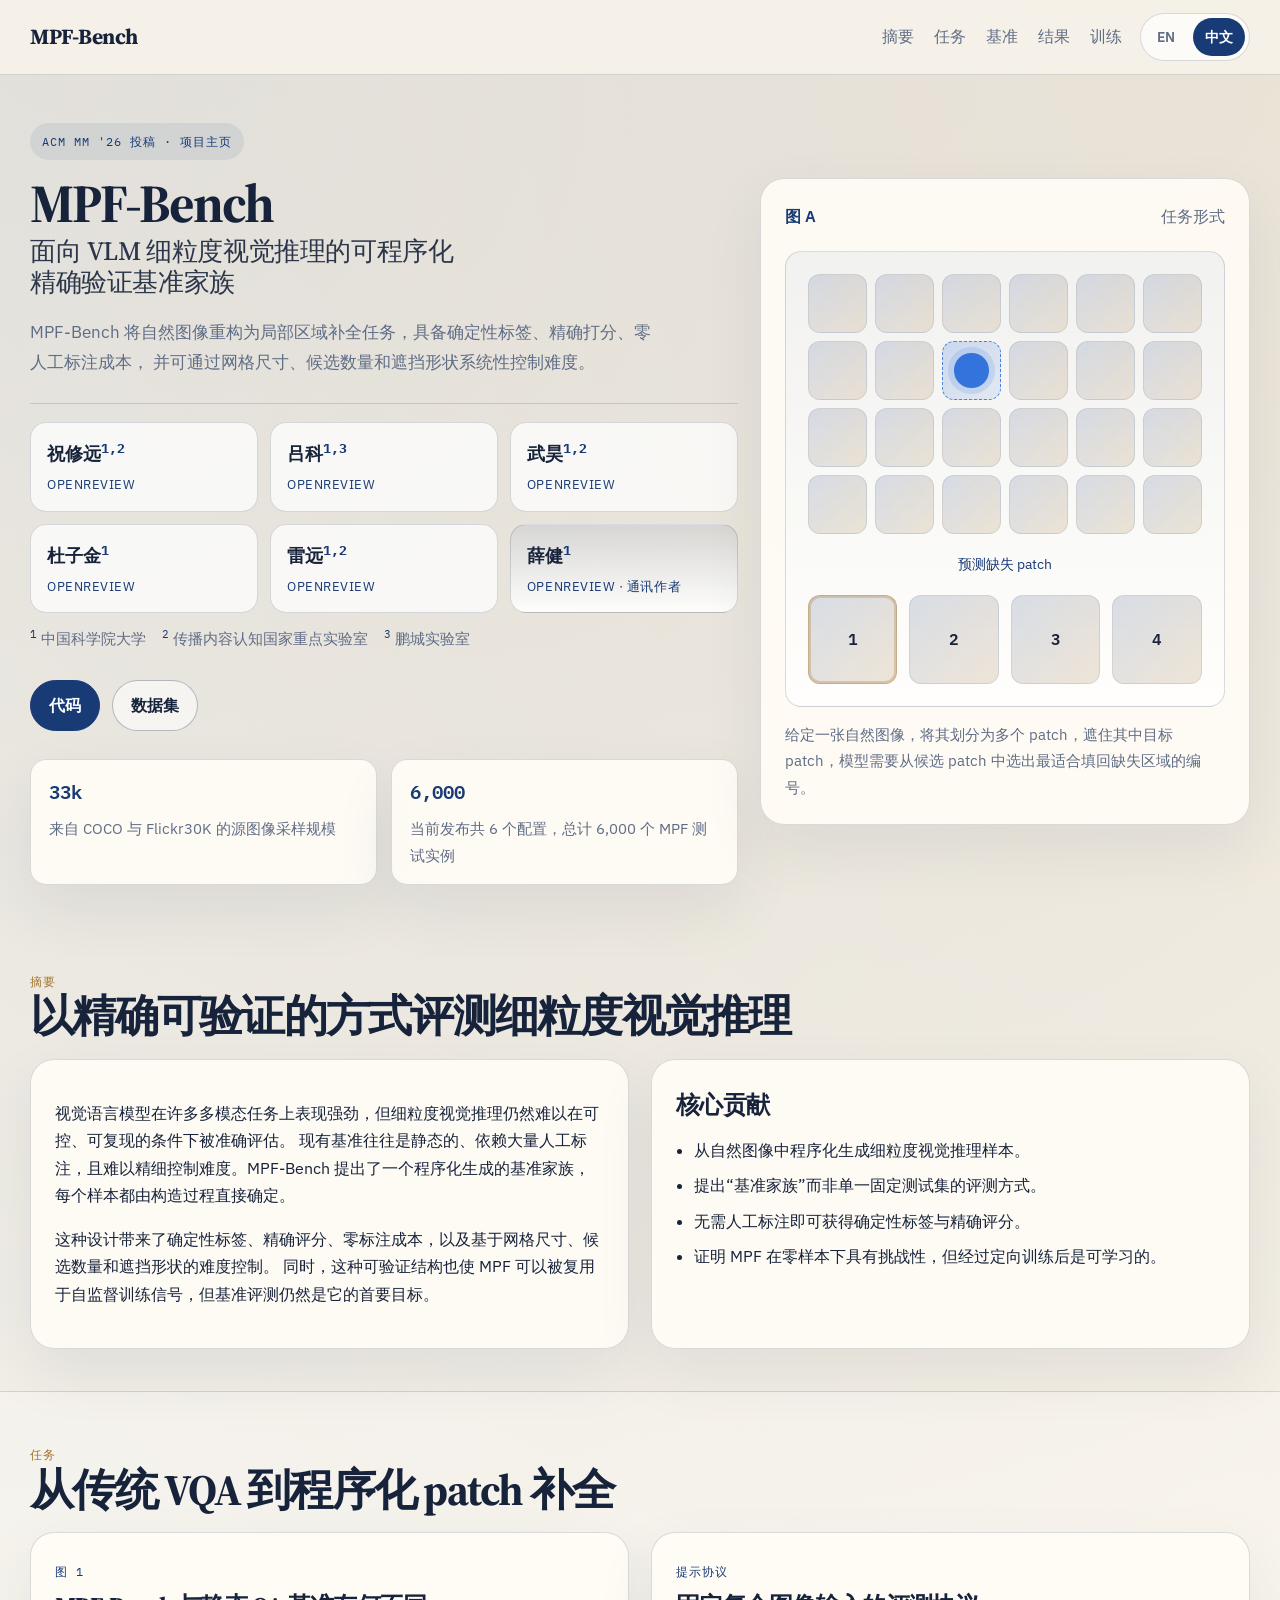
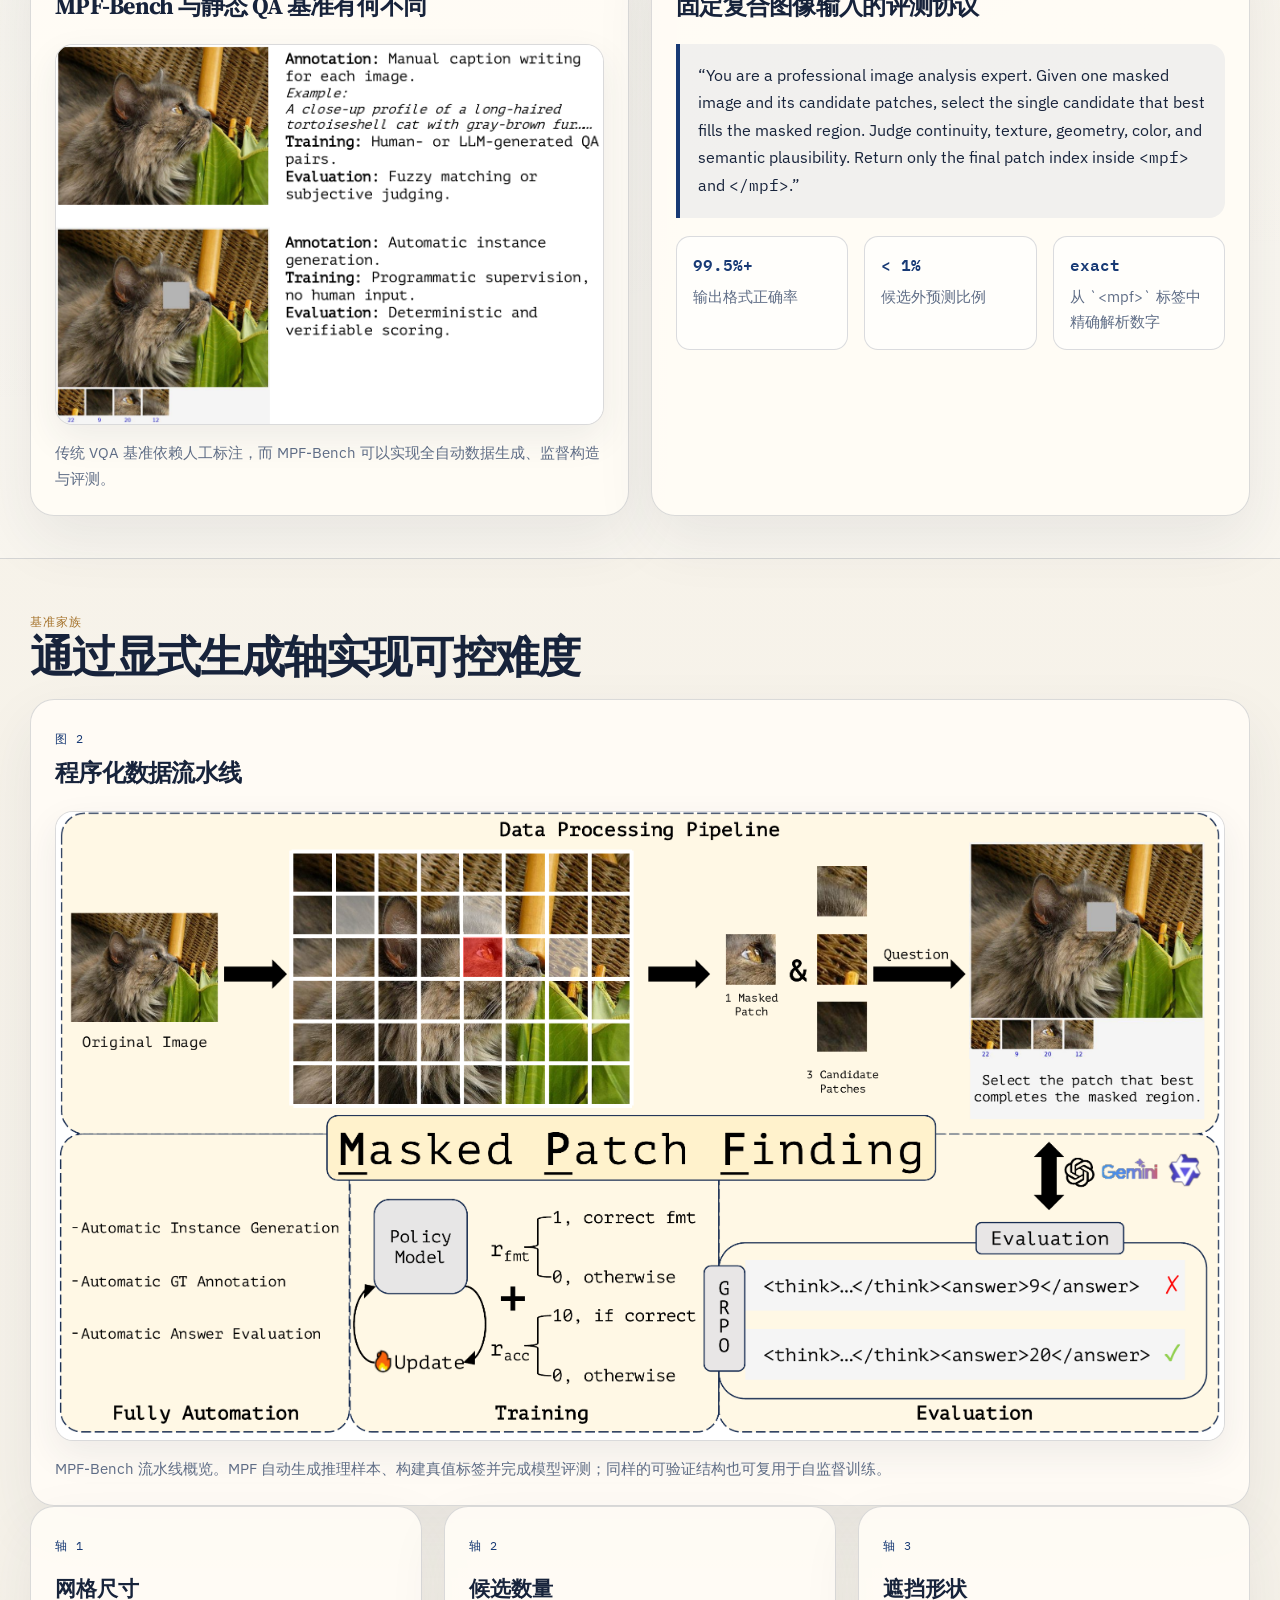
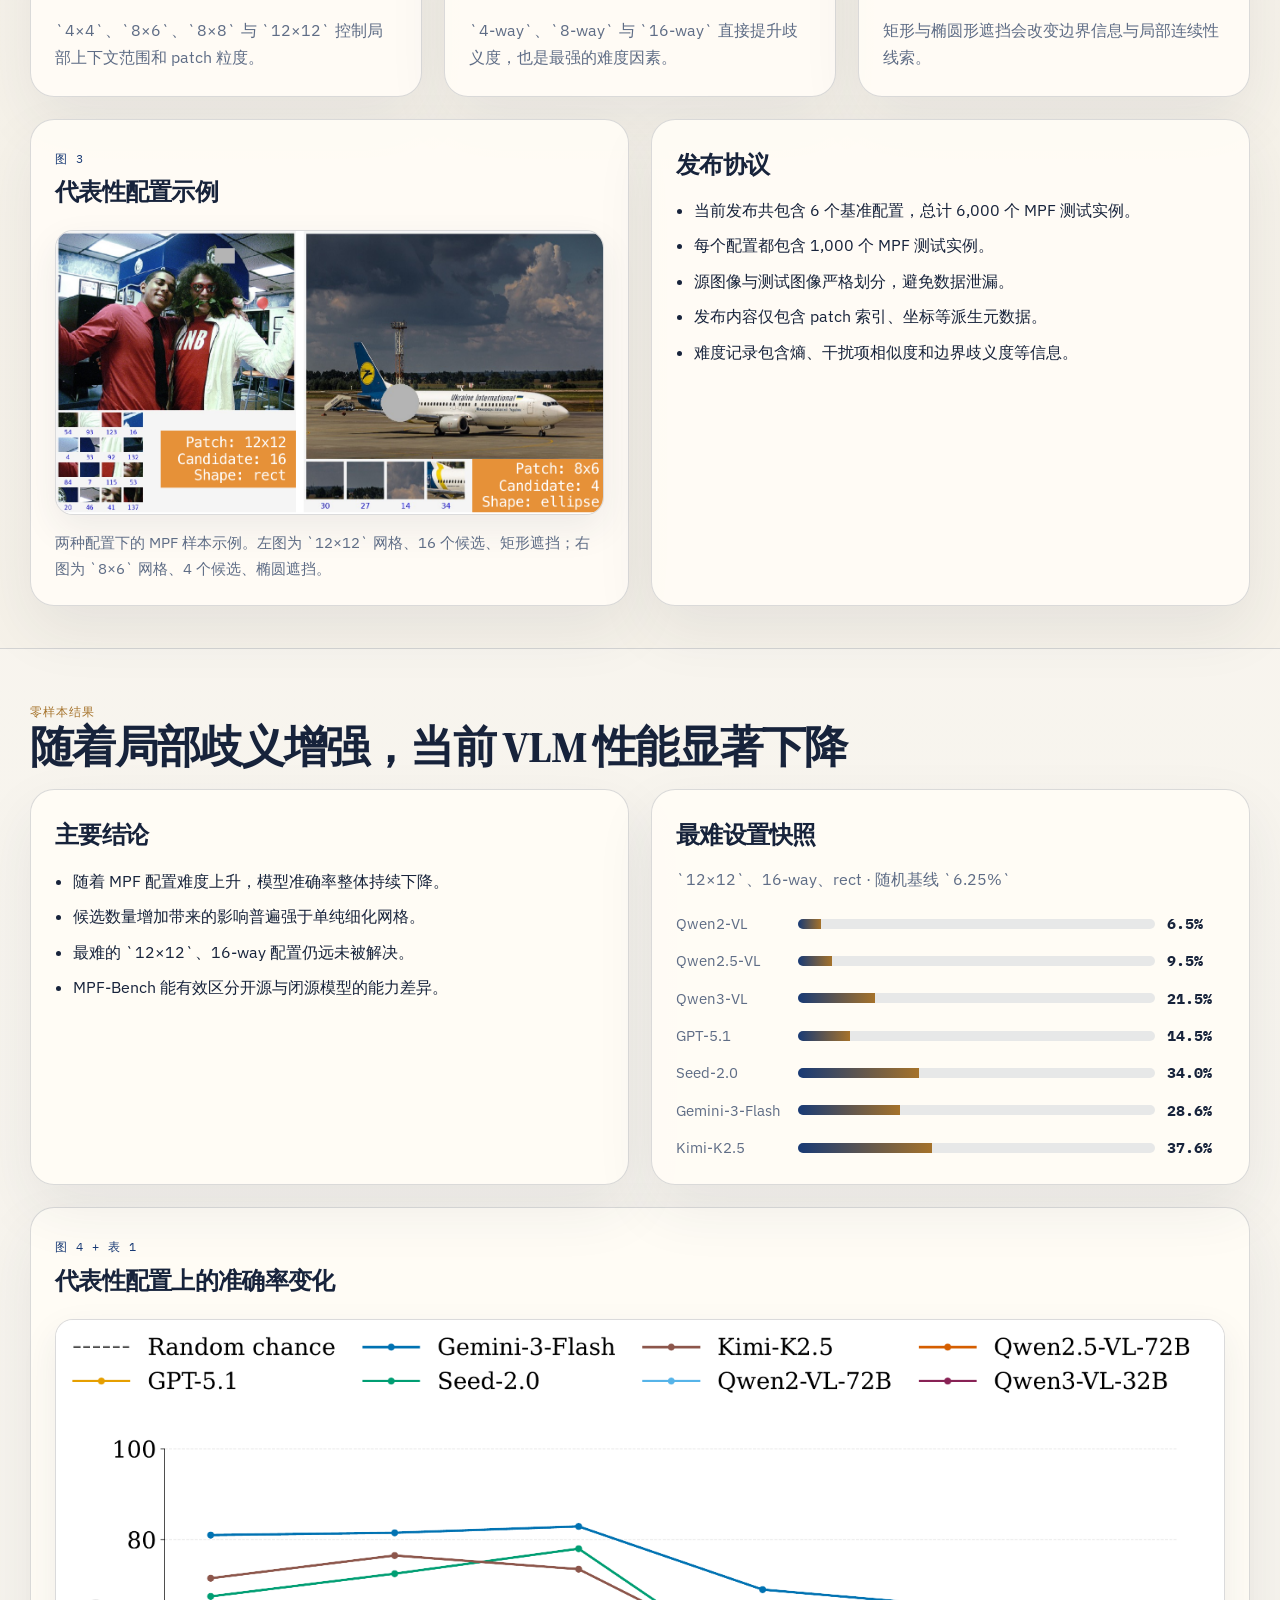
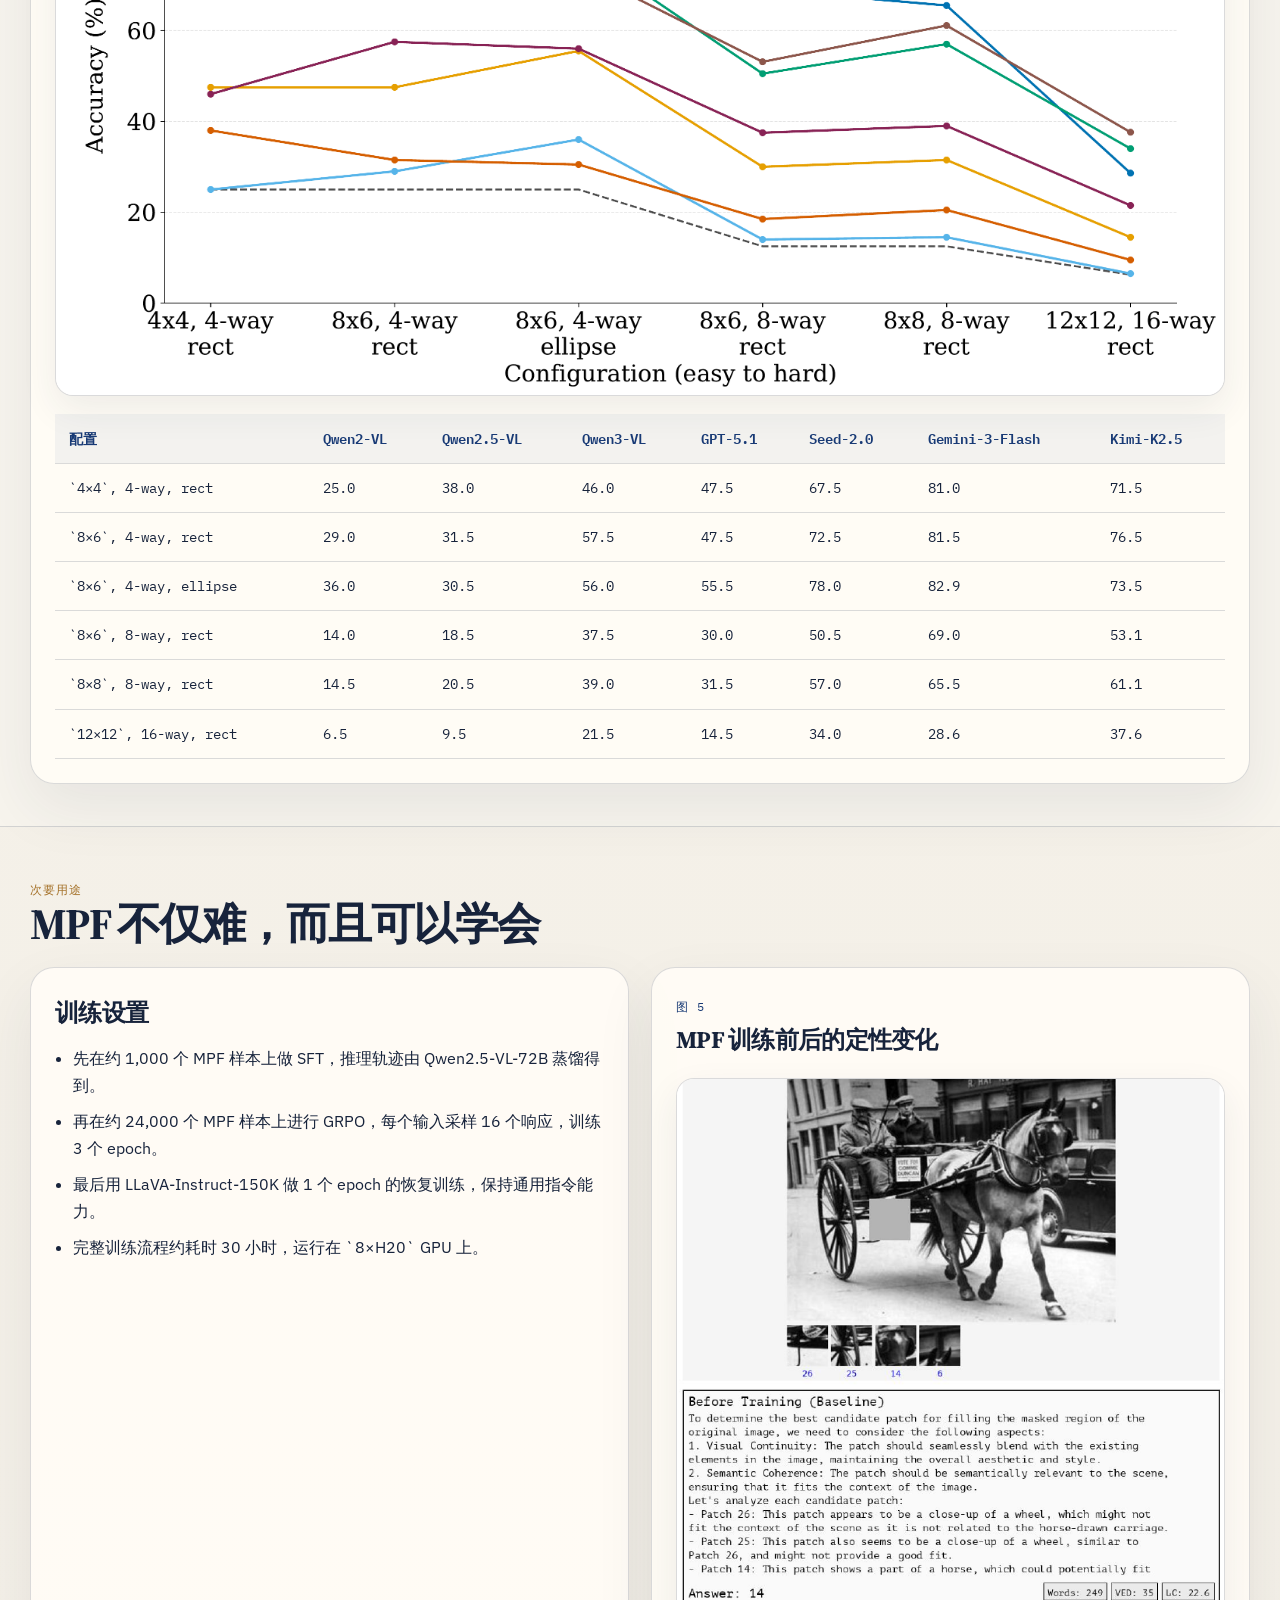
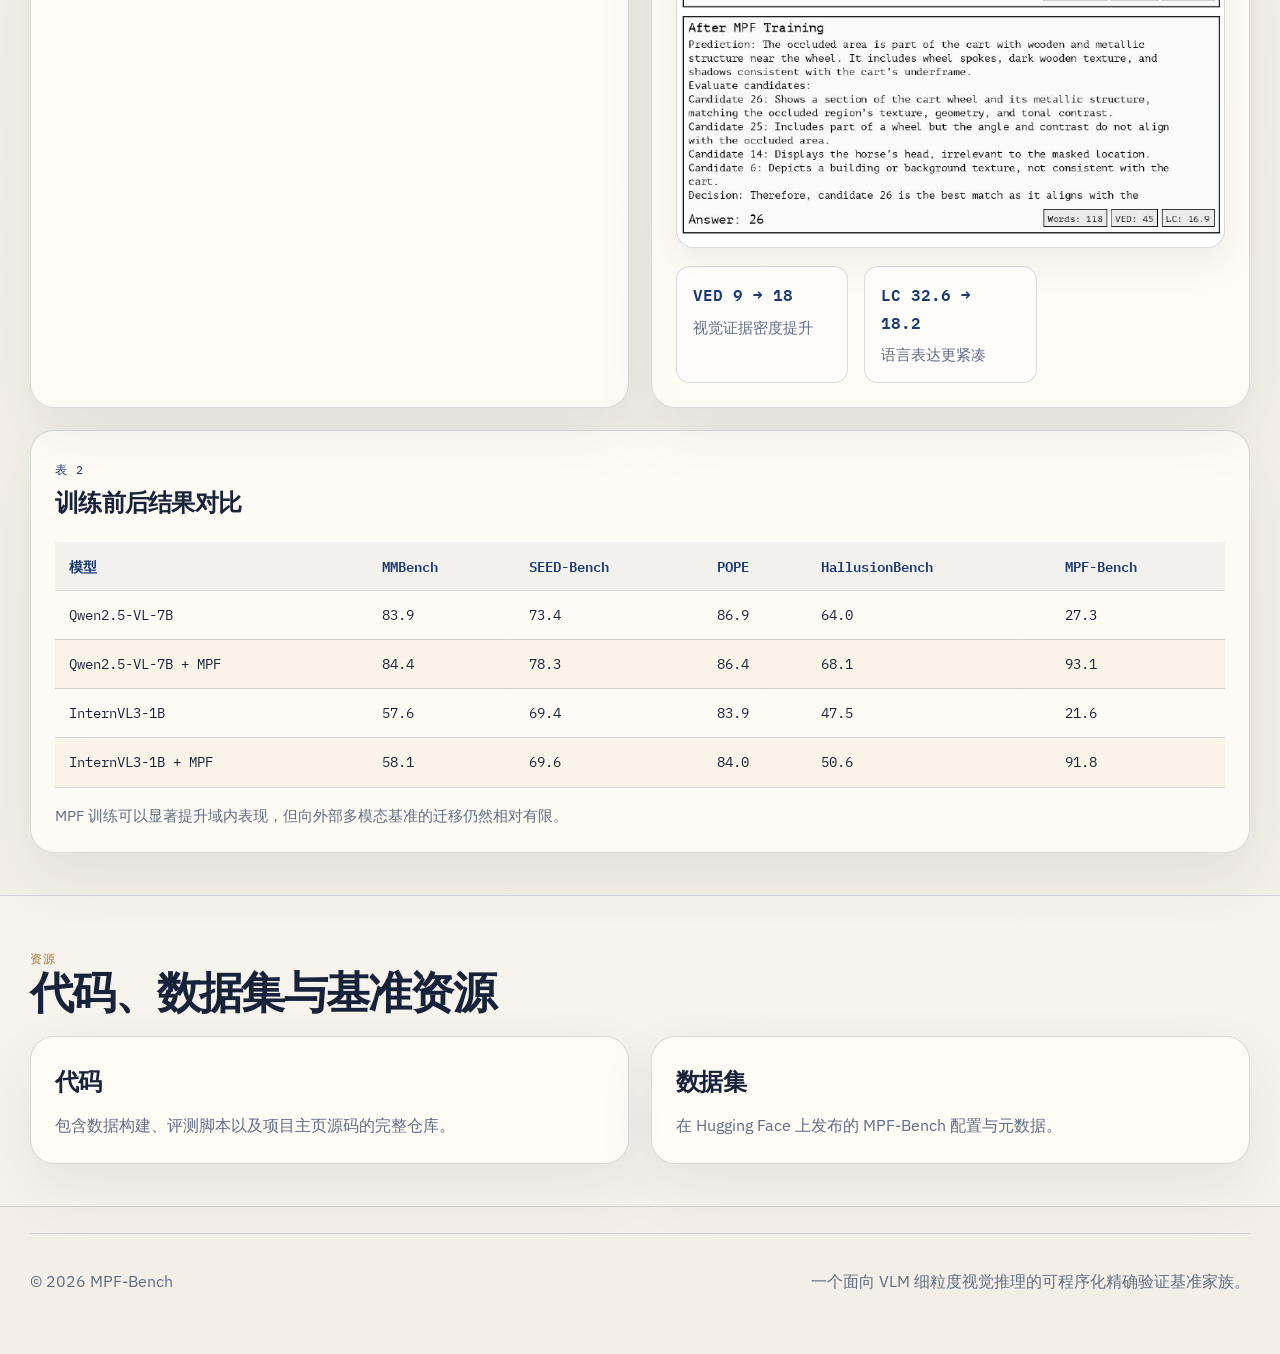
==== index-zh.html @ 79da00d3 "Refresh project pages: bilingual layout, figures, and styling Made-with: Cursor" ====
<!doctype html>
<html lang="zh-CN">
<head>
  <meta charset="UTF-8" />
  <meta name="viewport" content="width=device-width, initial-scale=1.0" />
  <title>MPF-Bench</title>
  <meta
    name="description"
    content="MPF-Bench：一个面向视觉语言模型细粒度视觉推理的、可程序化精确验证的基准家族。"
  />
  <link rel="preconnect" href="https://fonts.googleapis.com" />
  <link rel="preconnect" href="https://fonts.gstatic.com" crossorigin />
  <link
    href="https://fonts.googleapis.com/css2?family=IBM+Plex+Sans:wght@400;500;600;700&family=IBM+Plex+Mono:wght@400;500;600&family=Source+Serif+4:wght@500;600;700&display=swap"
    rel="stylesheet"
  />
  <link rel="stylesheet" href="assets/css/style.css" />
</head>
<body>
  <header class="site-header">
    <div class="container nav">
      <a href="#top" class="brand">MPF-Bench</a>
      <div class="nav-right">
        <nav class="nav-links" aria-label="Primary">
          <a href="#abstract">摘要</a>
          <a href="#task">任务</a>
          <a href="#benchmark">基准</a>
          <a href="#results">结果</a>
          <a href="#training">训练</a>
        </nav>
        <div class="lang-switch" aria-label="Language switch">
          <a href="./index.html">EN</a>
          <a class="active" href="./index-zh.html">中文</a>
        </div>
      </div>
    </div>
  </header>

  <main id="top">
    <section class="hero">
      <div class="container">
        <p class="eyebrow">ACM MM '26 投稿 · 项目主页</p>
        <div class="hero-grid">
          <div class="hero-copy">
            <h1 class="hero-title-zh">
              <span class="hero-title-zh-main">MPF-Bench</span>
              <span class="hero-title-zh-sub">面向 VLM 细粒度视觉推理的可程序化精确验证基准家族</span>
            </h1>
            <p class="subtitle">
              MPF-Bench 将自然图像重构为局部区域补全任务，具备确定性标签、精确打分、零人工标注成本，
              并可通过网格尺寸、候选数量和遮挡形状系统性控制难度。
            </p>

            <div class="meta-block">
              <div class="author-links" aria-label="Authors">
                <a class="author-link" href="https://openreview.net/profile?id=~Xiuyuan_Zhu1" target="_blank" rel="noopener">
                  <span class="author-name">祝修远<sup>1,2</sup></span>
                  <span class="author-meta">OpenReview</span>
                </a>
                <a class="author-link" href="https://openreview.net/profile?id=~Ke_Lv2" target="_blank" rel="noopener">
                  <span class="author-name">吕科<sup>1,3</sup></span>
                  <span class="author-meta">OpenReview</span>
                </a>
                <a class="author-link" href="https://openreview.net/profile?id=~Hao_Wu54" target="_blank" rel="noopener">
                  <span class="author-name">武昊<sup>1,2</sup></span>
                  <span class="author-meta">OpenReview</span>
                </a>
                <a class="author-link" href="https://openreview.net/profile?id=~Zijin_Du1" target="_blank" rel="noopener">
                  <span class="author-name">杜子金<sup>1</sup></span>
                  <span class="author-meta">OpenReview</span>
                </a>
                <a class="author-link" href="https://openreview.net/profile?id=~Yuan_Lei1" target="_blank" rel="noopener">
                  <span class="author-name">雷远<sup>1,2</sup></span>
                  <span class="author-meta">OpenReview</span>
                </a>
                <a class="author-link author-link-corresponding" href="https://openreview.net/profile?id=~Jian_Xue2" target="_blank" rel="noopener">
                  <span class="author-name">薛健<sup>1</sup></span>
                  <span class="author-meta">OpenReview · 通讯作者</span>
                </a>
              </div>
              <div class="affiliations-list" aria-label="Affiliations">
                <p class="affiliation-item"><sup>1</sup> 中国科学院大学</p>
                <p class="affiliation-item"><sup>2</sup> 传播内容认知国家重点实验室</p>
                <p class="affiliation-item"><sup>3</sup> 鹏城实验室</p>
              </div>
            </div>

            <div class="button-row">
              <a class="btn btn-primary" href="https://github.com/xyzzzh/MPF-Bench" target="_blank" rel="noopener">代码</a>
              <a class="btn" href="https://huggingface.co/datasets/xyzzzh/MPF-Bench" target="_blank" rel="noopener">数据集</a>
            </div>

            <div class="hero-facts">
              <div class="fact-card">
                <span class="fact-value">33k</span>
                <span class="fact-label">来自 COCO 与 Flickr30K 的源图像采样规模</span>
              </div>
              <div class="fact-card">
                <span class="fact-value">6,000</span>
                <span class="fact-label">当前发布共 6 个配置，总计 6,000 个 MPF 测试实例</span>
              </div>
            </div>
          </div>

          <aside class="hero-panel paper-card">
            <div class="paper-card-head">
              <span>图 A</span>
              <span>任务形式</span>
            </div>
            <div class="task-demo">
              <div class="task-canvas">
                <div class="patch-grid">
                  <span></span><span></span><span></span><span></span><span></span><span></span>
                  <span></span><span></span><span class="masked"></span><span></span><span></span><span></span>
                  <span></span><span></span><span></span><span></span><span></span><span></span>
                  <span></span><span></span><span></span><span></span><span></span><span></span>
                </div>
                <div class="patch-arrow">预测缺失 patch</div>
                <div class="candidate-strip">
                  <span class="candidate correct">1</span>
                  <span class="candidate">2</span>
                  <span class="candidate">3</span>
                  <span class="candidate">4</span>
                </div>
              </div>
            </div>
            <p class="caption">
              给定一张自然图像，将其划分为多个 patch，遮住其中目标 patch，模型需要从候选 patch 中选出最适合填回缺失区域的编号。
            </p>
          </aside>
        </div>
      </div>
    </section>

    <section id="abstract" class="section">
      <div class="container">
        <div class="section-head">
          <p class="section-kicker">摘要</p>
          <h2>以精确可验证的方式评测细粒度视觉推理</h2>
        </div>
        <div class="paper-grid two-col">
          <article class="paper-card">
            <p>
              视觉语言模型在许多多模态任务上表现强劲，但细粒度视觉推理仍然难以在可控、可复现的条件下被准确评估。
              现有基准往往是静态的、依赖大量人工标注，且难以精细控制难度。MPF-Bench 提出了一个程序化生成的基准家族，
              每个样本都由构造过程直接确定。
            </p>
            <p>
              这种设计带来了确定性标签、精确评分、零标注成本，以及基于网格尺寸、候选数量和遮挡形状的难度控制。
              同时，这种可验证结构也使 MPF 可以被复用于自监督训练信号，但基准评测仍然是它的首要目标。
            </p>
          </article>
          <article class="paper-card">
            <h3 class="card-title">核心贡献</h3>
            <ul class="clean-list">
              <li>从自然图像中程序化生成细粒度视觉推理样本。</li>
              <li>提出“基准家族”而非单一固定测试集的评测方式。</li>
              <li>无需人工标注即可获得确定性标签与精确评分。</li>
              <li>证明 MPF 在零样本下具有挑战性，但经过定向训练后是可学习的。</li>
            </ul>
          </article>
        </div>
      </div>
    </section>

    <section id="task" class="section section-alt">
      <div class="container">
        <div class="section-head">
          <p class="section-kicker">任务</p>
          <h2>从传统 VQA 到程序化 patch 补全</h2>
        </div>

        <div class="paper-grid two-col">
          <article class="figure-card">
            <div class="figure-head">
              <div>
                <span class="figure-label">图 1</span>
                <h3>MPF-Bench 与静态 QA 基准有何不同</h3>
              </div>
              <div class="figure-meta">
                <span>`fig/MPF_vs_others.pdf`</span>
                <span>`trim=0 20 210 0`</span>
              </div>
            </div>
            <figure class="paper-figure">
              <img
                class="figure-image"
                src="./assets/figures/mpf-vs-others.png"
                alt="传统 VQA 基准与 MPF-Bench 的对比。"
              />
            </figure>
            <p class="caption">
              传统 VQA 基准依赖人工标注，而 MPF-Bench 可以实现全自动数据生成、监督构造与评测。
            </p>
          </article>

          <article class="figure-card">
            <div class="figure-head">
              <div>
                <span class="figure-label">提示协议</span>
                <h3>固定复合图像输入的评测协议</h3>
              </div>
            </div>
            <div class="prompt-box">
              <p>
                “You are a professional image analysis expert. Given one masked image and its candidate patches,
                select the single candidate that best fills the masked region. Judge continuity, texture, geometry,
                color, and semantic plausibility. Return only the final patch index inside
                <code>&lt;mpf&gt;</code> and <code>&lt;/mpf&gt;</code>.”
              </p>
            </div>
            <div class="mini-metrics">
              <div>
                <span class="mini-value">99.5%+</span>
                <span class="mini-label">输出格式正确率</span>
              </div>
              <div>
                <span class="mini-value">&lt; 1%</span>
                <span class="mini-label">候选外预测比例</span>
              </div>
              <div>
                <span class="mini-value">exact</span>
                <span class="mini-label">从 `&lt;mpf&gt;` 标签中精确解析数字</span>
              </div>
            </div>
          </article>
        </div>
      </div>
    </section>

    <section id="benchmark" class="section">
      <div class="container">
        <div class="section-head">
          <p class="section-kicker">基准家族</p>
          <h2>通过显式生成轴实现可控难度</h2>
        </div>

        <div class="figure-card">
          <div class="figure-head">
            <div>
              <span class="figure-label">图 2</span>
              <h3>程序化数据流水线</h3>
            </div>
            <div class="figure-meta">
              <span>`fig/MPF_data_pipeline.pdf`</span>
              <span>`trim=5 580 5 610`</span>
            </div>
          </div>
          <figure class="paper-figure">
            <img
              class="figure-image"
              src="./assets/figures/mpf-data-pipeline.png"
              alt="MPF-Bench 流水线概览。"
            />
          </figure>
          <p class="caption">
            MPF-Bench 流水线概览。MPF 自动生成推理样本、构建真值标签并完成模型评测；同样的可验证结构也可复用于自监督训练。
          </p>
        </div>

        <div class="paper-grid three-col">
          <article class="paper-card axis-card">
            <span class="axis-tag">轴 1</span>
            <h3>网格尺寸</h3>
            <p>`4×4`、`8×6`、`8×8` 与 `12×12` 控制局部上下文范围和 patch 粒度。</p>
          </article>
          <article class="paper-card axis-card">
            <span class="axis-tag">轴 2</span>
            <h3>候选数量</h3>
            <p>`4-way`、`8-way` 与 `16-way` 直接提升歧义度，也是最强的难度因素。</p>
          </article>
          <article class="paper-card axis-card">
            <span class="axis-tag">轴 3</span>
            <h3>遮挡形状</h3>
            <p>矩形与椭圆形遮挡会改变边界信息与局部连续性线索。</p>
          </article>
        </div>

        <div class="paper-grid two-col top-gap">
          <article class="figure-card">
            <div class="figure-head">
              <div>
                <span class="figure-label">图 3</span>
                <h3>代表性配置示例</h3>
              </div>
              <div class="figure-meta">
                <span>`fig/mpf_sample.pdf`</span>
                <span>`trim=0 325 544 0`</span>
              </div>
            </div>
            <figure class="paper-figure">
              <img
                class="figure-image"
                src="./assets/figures/mpf-sample.png"
                alt="两种配置下的 MPF 样本示例。"
              />
            </figure>
            <p class="caption">
              两种配置下的 MPF 样本示例。左图为 `12×12` 网格、16 个候选、矩形遮挡；右图为 `8×6` 网格、4 个候选、椭圆遮挡。
            </p>
          </article>

          <article class="paper-card">
            <h3 class="card-title">发布协议</h3>
            <ul class="clean-list">
              <li>当前发布共包含 6 个基准配置，总计 6,000 个 MPF 测试实例。</li>
              <li>每个配置都包含 1,000 个 MPF 测试实例。</li>
              <li>源图像与测试图像严格划分，避免数据泄漏。</li>
              <li>发布内容仅包含 patch 索引、坐标等派生元数据。</li>
              <li>难度记录包含熵、干扰项相似度和边界歧义度等信息。</li>
            </ul>
          </article>
        </div>
      </div>
    </section>

    <section id="results" class="section section-alt">
      <div class="container">
        <div class="section-head">
          <p class="section-kicker">零样本结果</p>
          <h2>随着局部歧义增强，当前 VLM 性能显著下降</h2>
        </div>

        <div class="paper-grid two-col">
          <article class="paper-card">
            <h3 class="card-title">主要结论</h3>
            <ul class="clean-list">
              <li>随着 MPF 配置难度上升，模型准确率整体持续下降。</li>
              <li>候选数量增加带来的影响普遍强于单纯细化网格。</li>
              <li>最难的 `12×12`、16-way 配置仍远未被解决。</li>
              <li>MPF-Bench 能有效区分开源与闭源模型的能力差异。</li>
            </ul>
          </article>

          <article class="paper-card hardest-card">
            <h3 class="card-title">最难设置快照</h3>
            <p class="hardest-subtitle">`12×12`、16-way、rect · 随机基线 `6.25%`</p>
            <div class="bar-list">
              <div class="bar-row"><span>Qwen2-VL</span><div class="bar"><i style="width: 6.5%;"></i></div><strong>6.5%</strong></div>
              <div class="bar-row"><span>Qwen2.5-VL</span><div class="bar"><i style="width: 9.5%;"></i></div><strong>9.5%</strong></div>
              <div class="bar-row"><span>Qwen3-VL</span><div class="bar"><i style="width: 21.5%;"></i></div><strong>21.5%</strong></div>
              <div class="bar-row"><span>GPT-5.1</span><div class="bar"><i style="width: 14.5%;"></i></div><strong>14.5%</strong></div>
              <div class="bar-row"><span>Seed-2.0</span><div class="bar"><i style="width: 34%;"></i></div><strong>34.0%</strong></div>
              <div class="bar-row"><span>Gemini-3-Flash</span><div class="bar"><i style="width: 28.6%;"></i></div><strong>28.6%</strong></div>
              <div class="bar-row"><span>Kimi-K2.5</span><div class="bar"><i style="width: 37.6%;"></i></div><strong>37.6%</strong></div>
            </div>
          </article>
        </div>

        <div class="figure-card top-gap">
          <div class="figure-head">
            <div>
              <span class="figure-label">图 4 + 表 1</span>
              <h3>代表性配置上的准确率变化</h3>
            </div>
            <div class="figure-meta">
              <span>`fig/mpf_accuracy_sweep.pdf`</span>
              <span>main paper sweep</span>
            </div>
          </div>
          <figure class="paper-figure">
            <img
              class="figure-image"
              src="./assets/figures/mpf-accuracy-sweep.png"
              alt="不同难度配置下 MPF-Bench 零样本准确率变化。"
            />
          </figure>
          <div class="table-wrap">
            <table class="results-table">
              <thead>
                <tr>
                  <th>配置</th>
                  <th>Qwen2-VL</th>
                  <th>Qwen2.5-VL</th>
                  <th>Qwen3-VL</th>
                  <th>GPT-5.1</th>
                  <th>Seed-2.0</th>
                  <th>Gemini-3-Flash</th>
                  <th>Kimi-K2.5</th>
                </tr>
              </thead>
              <tbody>
                <tr>
                  <td>`4×4`, 4-way, rect</td>
                  <td>25.0</td>
                  <td>38.0</td>
                  <td>46.0</td>
                  <td>47.5</td>
                  <td>67.5</td>
                  <td>81.0</td>
                  <td>71.5</td>
                </tr>
                <tr>
                  <td>`8×6`, 4-way, rect</td>
                  <td>29.0</td>
                  <td>31.5</td>
                  <td>57.5</td>
                  <td>47.5</td>
                  <td>72.5</td>
                  <td>81.5</td>
                  <td>76.5</td>
                </tr>
                <tr>
                  <td>`8×6`, 4-way, ellipse</td>
                  <td>36.0</td>
                  <td>30.5</td>
                  <td>56.0</td>
                  <td>55.5</td>
                  <td>78.0</td>
                  <td>82.9</td>
                  <td>73.5</td>
                </tr>
                <tr>
                  <td>`8×6`, 8-way, rect</td>
                  <td>14.0</td>
                  <td>18.5</td>
                  <td>37.5</td>
                  <td>30.0</td>
                  <td>50.5</td>
                  <td>69.0</td>
                  <td>53.1</td>
                </tr>
                <tr>
                  <td>`8×8`, 8-way, rect</td>
                  <td>14.5</td>
                  <td>20.5</td>
                  <td>39.0</td>
                  <td>31.5</td>
                  <td>57.0</td>
                  <td>65.5</td>
                  <td>61.1</td>
                </tr>
                <tr>
                  <td>`12×12`, 16-way, rect</td>
                  <td>6.5</td>
                  <td>9.5</td>
                  <td>21.5</td>
                  <td>14.5</td>
                  <td>34.0</td>
                  <td>28.6</td>
                  <td>37.6</td>
                </tr>
              </tbody>
            </table>
          </div>
        </div>
      </div>
    </section>

    <section id="training" class="section">
      <div class="container">
        <div class="section-head">
          <p class="section-kicker">次要用途</p>
          <h2>MPF 不仅难，而且可以学会</h2>
        </div>

        <div class="paper-grid two-col">
          <article class="paper-card">
            <h3 class="card-title">训练设置</h3>
            <ul class="clean-list">
              <li>先在约 1,000 个 MPF 样本上做 SFT，推理轨迹由 Qwen2.5-VL-72B 蒸馏得到。</li>
              <li>再在约 24,000 个 MPF 样本上进行 GRPO，每个输入采样 16 个响应，训练 3 个 epoch。</li>
              <li>最后用 LLaVA-Instruct-150K 做 1 个 epoch 的恢复训练，保持通用指令能力。</li>
              <li>完整训练流程约耗时 30 小时，运行在 `8×H20` GPU 上。</li>
            </ul>
          </article>

          <article class="figure-card">
            <div class="figure-head">
              <div>
                <span class="figure-label">图 5</span>
                <h3>MPF 训练前后的定性变化</h3>
              </div>
              <div class="figure-meta">
                <span>`fig/mpf_qualitative_comparison.pdf`</span>
                <span>`trim=5 15 5 10`</span>
              </div>
            </div>
            <figure class="paper-figure">
              <img
                class="figure-image figure-image-tall"
                src="./assets/figures/mpf-qualitative-comparison.png"
                alt="MPF 训练前后的定性对比。"
              />
            </figure>
            <div class="mini-metrics">
              <div>
                <span class="mini-value">VED 9 → 18</span>
                <span class="mini-label">视觉证据密度提升</span>
              </div>
              <div>
                <span class="mini-value">LC 32.6 → 18.2</span>
                <span class="mini-label">语言表达更紧凑</span>
              </div>
            </div>
          </article>
        </div>

        <div class="figure-card top-gap">
          <div class="figure-head">
            <div>
              <span class="figure-label">表 2</span>
              <h3>训练前后结果对比</h3>
            </div>
          </div>
          <div class="table-wrap">
            <table class="results-table compact-table">
              <thead>
                <tr>
                  <th>模型</th>
                  <th>MMBench</th>
                  <th>SEED-Bench</th>
                  <th>POPE</th>
                  <th>HallusionBench</th>
                  <th>MPF-Bench</th>
                </tr>
              </thead>
              <tbody>
                <tr>
                  <td>Qwen2.5-VL-7B</td>
                  <td>83.9</td>
                  <td>73.4</td>
                  <td>86.9</td>
                  <td>64.0</td>
                  <td>27.3</td>
                </tr>
                <tr class="highlight-row">
                  <td>Qwen2.5-VL-7B + MPF</td>
                  <td>84.4</td>
                  <td>78.3</td>
                  <td>86.4</td>
                  <td>68.1</td>
                  <td>93.1</td>
                </tr>
                <tr>
                  <td>InternVL3-1B</td>
                  <td>57.6</td>
                  <td>69.4</td>
                  <td>83.9</td>
                  <td>47.5</td>
                  <td>21.6</td>
                </tr>
                <tr class="highlight-row">
                  <td>InternVL3-1B + MPF</td>
                  <td>58.1</td>
                  <td>69.6</td>
                  <td>84.0</td>
                  <td>50.6</td>
                  <td>91.8</td>
                </tr>
              </tbody>
            </table>
          </div>
          <p class="caption">
            MPF 训练可以显著提升域内表现，但向外部多模态基准的迁移仍然相对有限。
          </p>
        </div>
      </div>
    </section>

    <section id="resources" class="section section-alt">
      <div class="container">
        <div class="section-head">
          <p class="section-kicker">资源</p>
          <h2>代码、数据集与基准资源</h2>
        </div>
        <div class="paper-grid two-col">
          <a class="resource-card" href="https://github.com/xyzzzh/MPF-Bench" target="_blank" rel="noopener">
            <h3>代码</h3>
            <p>包含数据构建、评测脚本以及项目主页源码的完整仓库。</p>
          </a>
          <a class="resource-card" href="https://huggingface.co/datasets/xyzzzh/MPF-Bench" target="_blank" rel="noopener">
            <h3>数据集</h3>
            <p>在 Hugging Face 上发布的 MPF-Bench 配置与元数据。</p>
          </a>
        </div>
      </div>
    </section>
  </main>

  <footer class="site-footer">
    <div class="container footer-inner">
      <p>© <span id="year"></span> MPF-Bench</p>
      <p>一个面向 VLM 细粒度视觉推理的可程序化精确验证基准家族。</p>
    </div>
  </footer>

  <script src="assets/js/main.js"></script>
</body>
</html>
---- assets/css/style.css ----
:root {
  --bg: #f5f1e8;
  --bg-soft: #ebe4d6;
  --paper: rgba(255, 252, 246, 0.92);
  --paper-strong: #fffdf8;
  --line: rgba(28, 42, 69, 0.16);
  --line-strong: rgba(28, 42, 69, 0.3);
  --ink: #17233b;
  --muted: #5f6d86;
  --accent: #183a75;
  --accent-soft: #dfe8fb;
  --accent-strong: #0f5bd8;
  --gold: #a5722a;
  --shadow: 0 24px 60px rgba(34, 47, 74, 0.08);
  --radius: 24px;
  --radius-sm: 16px;
  --maxw: 1220px;
}

* {
  box-sizing: border-box;
}

html {
  scroll-behavior: smooth;
}

body {
  margin: 0;
  font-family: "IBM Plex Sans", sans-serif;
  color: var(--ink);
  line-height: 1.72;
  background:
    radial-gradient(circle at top left, rgba(24, 58, 117, 0.09), transparent 26%),
    radial-gradient(circle at top right, rgba(165, 114, 42, 0.09), transparent 24%),
    linear-gradient(180deg, #f8f4eb 0%, #f3efe7 100%);
}

body::before {
  content: "";
  position: fixed;
  inset: 0;
  pointer-events: none;
  opacity: 0.16;
  background-image:
    linear-gradient(rgba(23, 35, 59, 0.025) 1px, transparent 1px),
    linear-gradient(90deg, rgba(23, 35, 59, 0.02) 1px, transparent 1px);
  background-size: 28px 28px;
}

img {
  max-width: 100%;
  display: block;
}

a {
  color: inherit;
  text-decoration: none;
}

code,
pre,
.figure-meta span,
.axis-tag,
.step-index,
.figure-label,
.eyebrow,
.fact-value,
.mini-value,
.results-table td,
.results-table th,
.bar-row strong {
  font-family: "IBM Plex Mono", monospace;
}

.container {
  width: min(var(--maxw), calc(100% - 40px));
  margin: 0 auto;
}

.site-header {
  position: sticky;
  top: 0;
  z-index: 30;
  backdrop-filter: blur(12px);
  background: rgba(248, 244, 235, 0.86);
  border-bottom: 1px solid var(--line);
}

.nav {
  min-height: 74px;
  display: flex;
  align-items: center;
  justify-content: space-between;
  gap: 16px;
}

.nav-right {
  display: flex;
  align-items: center;
  gap: 18px;
}

.brand {
  font-family: "Source Serif 4", serif;
  font-size: 1.35rem;
  font-weight: 700;
  letter-spacing: -0.02em;
}

.nav-links {
  display: flex;
  align-items: center;
  gap: 20px;
}

.lang-switch {
  display: inline-flex;
  align-items: center;
  gap: 6px;
  padding: 4px;
  border-radius: 999px;
  border: 1px solid var(--line);
  background: rgba(255, 255, 255, 0.65);
}

.lang-switch a {
  padding: 7px 12px;
  border-radius: 999px;
  color: var(--muted);
  font-size: 0.9rem;
  font-weight: 600;
}

.lang-switch a.active {
  background: var(--accent);
  color: #fff;
}

.nav-links a,
.site-footer a {
  color: var(--muted);
  transition: color 0.18s ease;
}

.nav-links a:hover,
.site-footer a:hover {
  color: var(--accent-strong);
}

.hero {
  padding: 48px 0 34px;
}

.eyebrow,
.section-kicker,
.figure-label,
.axis-tag,
.qual-tag {
  display: inline-flex;
  align-items: center;
  gap: 8px;
  letter-spacing: 0.08em;
  text-transform: uppercase;
  font-size: 0.78rem;
}

.figure-label,
.qual-tag {
  color: var(--accent);
}

.eyebrow {
  color: var(--accent);
  background: rgba(24, 58, 117, 0.08);
  padding: 8px 12px;
  border-radius: 999px;
  margin: 0 0 18px;
}

.hero-grid,
.paper-grid {
  display: grid;
  gap: 22px;
}

.hero-grid {
  grid-template-columns: minmax(0, 1.3fr) minmax(320px, 0.9fr);
  align-items: start;
}

.hero-copy h1,
.section-head h2,
.figure-head h3,
.card-title,
.resource-card h3 {
  font-family: "Source Serif 4", serif;
}

.hero-copy h1 {
  margin: 0;
  max-width: 16ch;
  font-size: clamp(2.35rem, 4.2vw, 4.2rem);
  line-height: 0.98;
  letter-spacing: -0.045em;
}

.hero-title-en {
  max-width: 20ch;
  line-height: 1.02;
  letter-spacing: -0.02em;
}

.hero-title-zh {
  max-width: 16ch;
  line-height: 1.02;
  letter-spacing: -0.02em;
}

.hero-title-en-main,
.hero-title-en-sub,
.hero-title-zh-main,
.hero-title-zh-sub {
  display: block;
}

.hero-title-en-main {
  font-size: clamp(2.55rem, 4.4vw, 4.2rem);
  line-height: 0.94;
  font-weight: 700;
  letter-spacing: -0.045em;
}

.hero-title-zh-main {
  font-size: clamp(2.45rem, 4.2vw, 3.95rem);
  line-height: 0.96;
  font-weight: 700;
  letter-spacing: -0.04em;
}

.hero-title-en-sub {
  margin-top: 0.22em;
  font-size: clamp(1.45rem, 2.15vw, 2.05rem);
  line-height: 1.14;
  font-weight: 500;
  letter-spacing: -0.018em;
  color: rgba(23, 35, 59, 0.9);
}

.hero-title-zh-sub {
  margin-top: 0.24em;
  font-size: clamp(1.32rem, 2.05vw, 1.9rem);
  line-height: 1.16;
  font-weight: 500;
  letter-spacing: -0.015em;
  color: rgba(23, 35, 59, 0.9);
}

.subtitle {
  margin: 20px 0 0;
  max-width: 63ch;
  font-size: 1.08rem;
  color: var(--muted);
}

.meta-block {
  margin-top: 26px;
  padding-top: 18px;
  border-top: 1px solid var(--line);
}

.author-links {
  display: grid;
  grid-template-columns: repeat(3, minmax(0, 1fr));
  gap: 12px;
}

.author-link {
  display: grid;
  gap: 4px;
  padding: 14px 16px;
  border-radius: 16px;
  border: 1px solid var(--line);
  background: rgba(255, 255, 255, 0.74);
  transition: transform 0.18s ease, border-color 0.18s ease, background 0.18s ease;
}

.author-link:hover {
  transform: translateY(-1px);
  border-color: rgba(15, 91, 216, 0.38);
  background: rgba(255, 255, 255, 0.96);
}

.author-link-corresponding {
  background: linear-gradient(180deg, rgba(24, 58, 117, 0.08), rgba(255, 255, 255, 0.92));
}

.author-name {
  font-family: "Source Serif 4", serif;
  font-size: 1.15rem;
  font-weight: 700;
  color: var(--ink);
}

.author-name sup,
.affiliation-item sup {
  font-family: "IBM Plex Mono", monospace;
  font-size: 0.72em;
  vertical-align: super;
  color: var(--accent);
}

.author-meta {
  font-size: 0.84rem;
  color: var(--accent);
  letter-spacing: 0.04em;
  text-transform: uppercase;
}

.affiliations-list {
  display: flex;
  flex-wrap: wrap;
  gap: 10px 16px;
  margin-top: 12px;
}

.affiliation-item {
  margin: 0;
  color: var(--muted);
  font-size: 0.96rem;
}

.button-row {
  display: flex;
  flex-wrap: wrap;
  gap: 12px;
  margin: 28px 0;
}

.btn {
  display: inline-flex;
  align-items: center;
  justify-content: center;
  padding: 11px 18px;
  border-radius: 999px;
  border: 1px solid var(--line-strong);
  background: rgba(255, 255, 255, 0.58);
  color: var(--ink);
  font-weight: 600;
  transition: transform 0.18s ease, border-color 0.18s ease, background 0.18s ease;
}

.btn:hover,
.resource-card:hover {
  transform: translateY(-1px);
  border-color: rgba(15, 91, 216, 0.4);
}

.btn-primary {
  background: var(--accent);
  border-color: var(--accent);
  color: #fff;
}

.hero-facts {
  display: grid;
  grid-template-columns: repeat(2, minmax(0, 1fr));
  gap: 14px;
}

.fact-card,
.paper-card,
.figure-card,
.resource-card {
  border: 1px solid var(--line);
  background: var(--paper);
  box-shadow: var(--shadow);
}

.fact-card {
  padding: 16px 18px;
  border-radius: var(--radius-sm);
}

.fact-value {
  display: block;
  font-size: 1.2rem;
  font-weight: 600;
  color: var(--accent);
}

.fact-label {
  display: block;
  margin-top: 6px;
  color: var(--muted);
  font-size: 0.95rem;
}

.paper-card,
.figure-card,
.resource-card {
  border-radius: var(--radius);
  padding: 24px;
}

.paper-card p + p {
  margin-top: 12px;
}

.paper-card-head,
.figure-head {
  display: flex;
  align-items: flex-start;
  justify-content: space-between;
  gap: 14px;
}

.paper-card-head {
  margin-bottom: 20px;
  color: var(--muted);
}

.paper-card-head span:first-child {
  color: var(--accent);
  font-weight: 600;
}

.task-demo {
  padding: 22px;
  border-radius: var(--radius-sm);
  border: 1px solid var(--line);
  background:
    linear-gradient(180deg, rgba(24, 58, 117, 0.06), rgba(255, 255, 255, 0.55)),
    var(--paper-strong);
}

.task-canvas {
  display: grid;
  gap: 18px;
}

.patch-grid {
  display: grid;
  grid-template-columns: repeat(6, minmax(0, 1fr));
  gap: 8px;
}

.patch-grid span,
.candidate {
  aspect-ratio: 1;
  border-radius: 12px;
  border: 1px solid rgba(24, 58, 117, 0.1);
  background:
    linear-gradient(135deg, rgba(24, 58, 117, 0.16), rgba(165, 114, 42, 0.18)),
    linear-gradient(45deg, rgba(255, 255, 255, 0.55), rgba(255, 255, 255, 0.12));
}

.patch-grid .masked {
  position: relative;
  background: linear-gradient(135deg, rgba(15, 91, 216, 0.18), rgba(15, 91, 216, 0.08));
  border: 1px dashed rgba(15, 91, 216, 0.7);
}

.patch-grid .masked::after {
  content: "";
  position: absolute;
  inset: 20%;
  border-radius: 50%;
  background: rgba(15, 91, 216, 0.82);
  box-shadow: 0 0 0 6px rgba(15, 91, 216, 0.12);
}

.patch-arrow {
  display: inline-flex;
  justify-content: center;
  align-items: center;
  color: var(--accent);
  font-size: 0.9rem;
}

.candidate-strip {
  display: grid;
  grid-template-columns: repeat(4, minmax(0, 1fr));
  gap: 12px;
}

.candidate {
  display: grid;
  place-items: center;
  font-weight: 600;
  color: var(--ink);
}

.candidate.correct {
  border-color: rgba(165, 114, 42, 0.48);
  box-shadow: inset 0 0 0 2px rgba(165, 114, 42, 0.28);
}

.section {
  padding: 42px 0;
}

.section-alt {
  border-top: 1px solid var(--line);
  border-bottom: 1px solid var(--line);
  background: rgba(255, 255, 255, 0.22);
}

.section-head {
  margin-bottom: 20px;
}

.section-kicker {
  color: var(--gold);
  margin-bottom: 10px;
}

.section-head h2 {
  margin: 0;
  max-width: none;
  font-size: clamp(2rem, 3.4vw, 3.2rem);
  line-height: 1.02;
  letter-spacing: -0.04em;
}

.section-head p {
  margin: 10px 0 0;
}

.two-col {
  grid-template-columns: repeat(2, minmax(0, 1fr));
}

.three-col {
  grid-template-columns: repeat(3, minmax(0, 1fr));
}

.card-title,
.figure-head h3,
.resource-card h3 {
  margin: 0;
  font-size: 1.5rem;
  letter-spacing: -0.03em;
}

.figure-meta {
  display: none;
}

.figure-meta span {
  padding: 6px 10px;
  border-radius: 999px;
  border: 1px solid var(--line);
  color: var(--muted);
  font-size: 0.74rem;
}

.paper-figure {
  margin: 18px 0 0;
}

.figure-image {
  width: 100%;
  border-radius: 18px;
  border: 1px solid var(--line);
  background: var(--paper-strong);
  box-shadow: 0 14px 36px rgba(34, 47, 74, 0.08);
}

.figure-image-tall {
  max-width: 760px;
  margin: 0 auto;
}

.compare-columns,
.config-showcase,
.qual-grid,
.mini-metrics {
  display: grid;
  gap: 16px;
}

.clean-list {
  margin: 12px 0 0;
  padding-left: 18px;
}

.clean-list li + li {
  margin-top: 8px;
}

.compare-columns,
.config-showcase,
.qual-grid {
  grid-template-columns: repeat(2, minmax(0, 1fr));
  margin-top: 18px;
}

.compare-card,
.qual-card,
.config-mock,
.pipeline-step {
  border-radius: var(--radius-sm);
  border: 1px solid var(--line);
  background: rgba(255, 255, 255, 0.56);
}

.compare-card,
.qual-card {
  padding: 18px;
}

.compare-card.strong,
.qual-card.improved,
.accent-step {
  background: linear-gradient(180deg, rgba(24, 58, 117, 0.08), rgba(255, 255, 255, 0.72));
}

.compare-title {
  margin: 0 0 12px;
  font-weight: 700;
}

.compact {
  margin-top: 0;
}

.prompt-box {
  margin-top: 18px;
  padding: 18px;
  border-left: 4px solid var(--accent);
  border-radius: 0 16px 16px 0;
  background: rgba(24, 58, 117, 0.06);
  color: var(--ink);
}

.prompt-box p {
  margin: 0;
}

.mini-metrics {
  grid-template-columns: repeat(3, minmax(0, 1fr));
  margin-top: 18px;
}

.mini-metrics > div {
  padding: 14px 16px;
  border-radius: 14px;
  border: 1px solid var(--line);
  background: rgba(255, 255, 255, 0.6);
}

.mini-value {
  display: block;
  color: var(--accent);
  font-weight: 600;
}

.mini-label {
  display: block;
  margin-top: 6px;
  color: var(--muted);
  font-size: 0.92rem;
}

.pipeline {
  display: grid;
  grid-template-columns: repeat(4, minmax(0, 1fr));
  gap: 16px;
  margin-top: 18px;
}

.pipeline-step {
  padding: 18px;
}

.step-index {
  display: inline-block;
  color: var(--gold);
  margin-bottom: 10px;
}

.pipeline-step h4 {
  margin: 0 0 10px;
  font-size: 1.08rem;
}

.pipeline-step p,
.axis-card p,
.resource-card p,
.caption,
.hardest-subtitle,
.mock-caption span,
.qual-card p {
  margin: 0;
  color: var(--muted);
}

.axis-card {
  min-height: 190px;
}

.axis-tag {
  color: var(--accent);
}

.axis-card h3 {
  margin: 12px 0 10px;
  font-size: 1.3rem;
}

.top-gap {
  margin-top: 22px;
}

.config-mock {
  padding: 18px;
}

.mock-grid {
  min-height: 200px;
  border-radius: 14px;
  border: 1px solid rgba(24, 58, 117, 0.12);
  background:
    linear-gradient(90deg, rgba(24, 58, 117, 0.12) 1px, transparent 1px),
    linear-gradient(rgba(24, 58, 117, 0.12) 1px, transparent 1px),
    linear-gradient(135deg, rgba(24, 58, 117, 0.12), rgba(165, 114, 42, 0.12));
  background-size: 18px 18px, 18px 18px, auto;
  position: relative;
  overflow: hidden;
}

.mock-grid::after {
  content: "";
  position: absolute;
  width: 18%;
  aspect-ratio: 1;
  top: 32%;
  left: 44%;
  border-radius: 8px;
  border: 2px dashed rgba(15, 91, 216, 0.8);
  background: rgba(15, 91, 216, 0.14);
}

.mock-grid.dense {
  background-size: 12px 12px, 12px 12px, auto;
}

.mock-grid.ellipse::after {
  border-radius: 50%;
}

.mock-caption {
  display: grid;
  gap: 4px;
  margin-top: 14px;
}

.hardest-card {
  overflow: hidden;
}

.hardest-subtitle {
  margin-top: 10px;
}

.bar-list {
  display: grid;
  gap: 12px;
  margin-top: 18px;
}

.bar-row {
  display: grid;
  grid-template-columns: 110px minmax(0, 1fr) 58px;
  gap: 12px;
  align-items: center;
  font-size: 0.92rem;
}

.bar-row span {
  color: var(--muted);
}

.bar {
  height: 10px;
  border-radius: 999px;
  overflow: hidden;
  background: rgba(24, 58, 117, 0.1);
}

.bar i {
  display: block;
  height: 100%;
  background: linear-gradient(90deg, var(--accent), var(--gold));
}

.table-wrap {
  margin-top: 18px;
  overflow-x: auto;
}

.results-table {
  width: 100%;
  border-collapse: collapse;
  min-width: 820px;
}

.results-table th,
.results-table td {
  padding: 12px 14px;
  border-bottom: 1px solid var(--line);
  text-align: left;
  font-size: 0.88rem;
}

.results-table thead th {
  color: var(--accent);
  font-weight: 600;
  background: rgba(24, 58, 117, 0.05);
}

.results-table tbody tr:hover {
  background: rgba(24, 58, 117, 0.03);
}

.highlight-row {
  background: rgba(165, 114, 42, 0.06);
}

pre {
  margin: 0;
  padding-top: 16px;
  overflow-x: auto;
  white-space: pre-wrap;
  word-break: break-word;
  color: var(--ink);
  font-size: 0.95rem;
}

.caption {
  margin-top: 14px;
  font-size: 0.95rem;
}

.resource-card {
  display: block;
  transition: transform 0.18s ease, border-color 0.18s ease;
}

.resource-card h3 {
  margin-bottom: 10px;
}

.site-footer {
  padding: 26px 0 42px;
  color: var(--muted);
}

.footer-inner {
  display: flex;
  justify-content: space-between;
  gap: 16px;
  padding-top: 18px;
  border-top: 1px solid var(--line);
}

@media (max-width: 1060px) {
  .hero-grid,
  .two-col,
  .three-col,
  .pipeline,
  .compare-columns,
  .config-showcase,
  .qual-grid,
  .mini-metrics {
    grid-template-columns: 1fr;
  }

  .hero-copy h1,
  .section-head h2 {
    max-width: none;
  }

  .author-links {
    grid-template-columns: repeat(2, minmax(0, 1fr));
  }
}

@media (max-width: 820px) {
  .nav {
    flex-direction: column;
    justify-content: center;
    padding: 14px 0;
  }

  .nav-right {
    width: 100%;
    flex-direction: column;
  }

  .nav-links {
    flex-wrap: wrap;
    justify-content: center;
  }

  .hero-facts {
    grid-template-columns: 1fr;
  }

  .author-links {
    grid-template-columns: 1fr;
  }

  .bar-row {
    grid-template-columns: 1fr;
    gap: 6px;
  }

  .bar-row strong {
    justify-self: start;
  }

  .footer-inner {
    flex-direction: column;
  }
}

@media (max-width: 640px) {
  .container {
    width: min(var(--maxw), calc(100% - 24px));
  }

  .section {
    padding: 34px 0;
  }

  .paper-card,
  .figure-card,
  .resource-card {
    padding: 18px;
  }

  .hero-copy h1 {
    font-size: 2.4rem;
  }
}
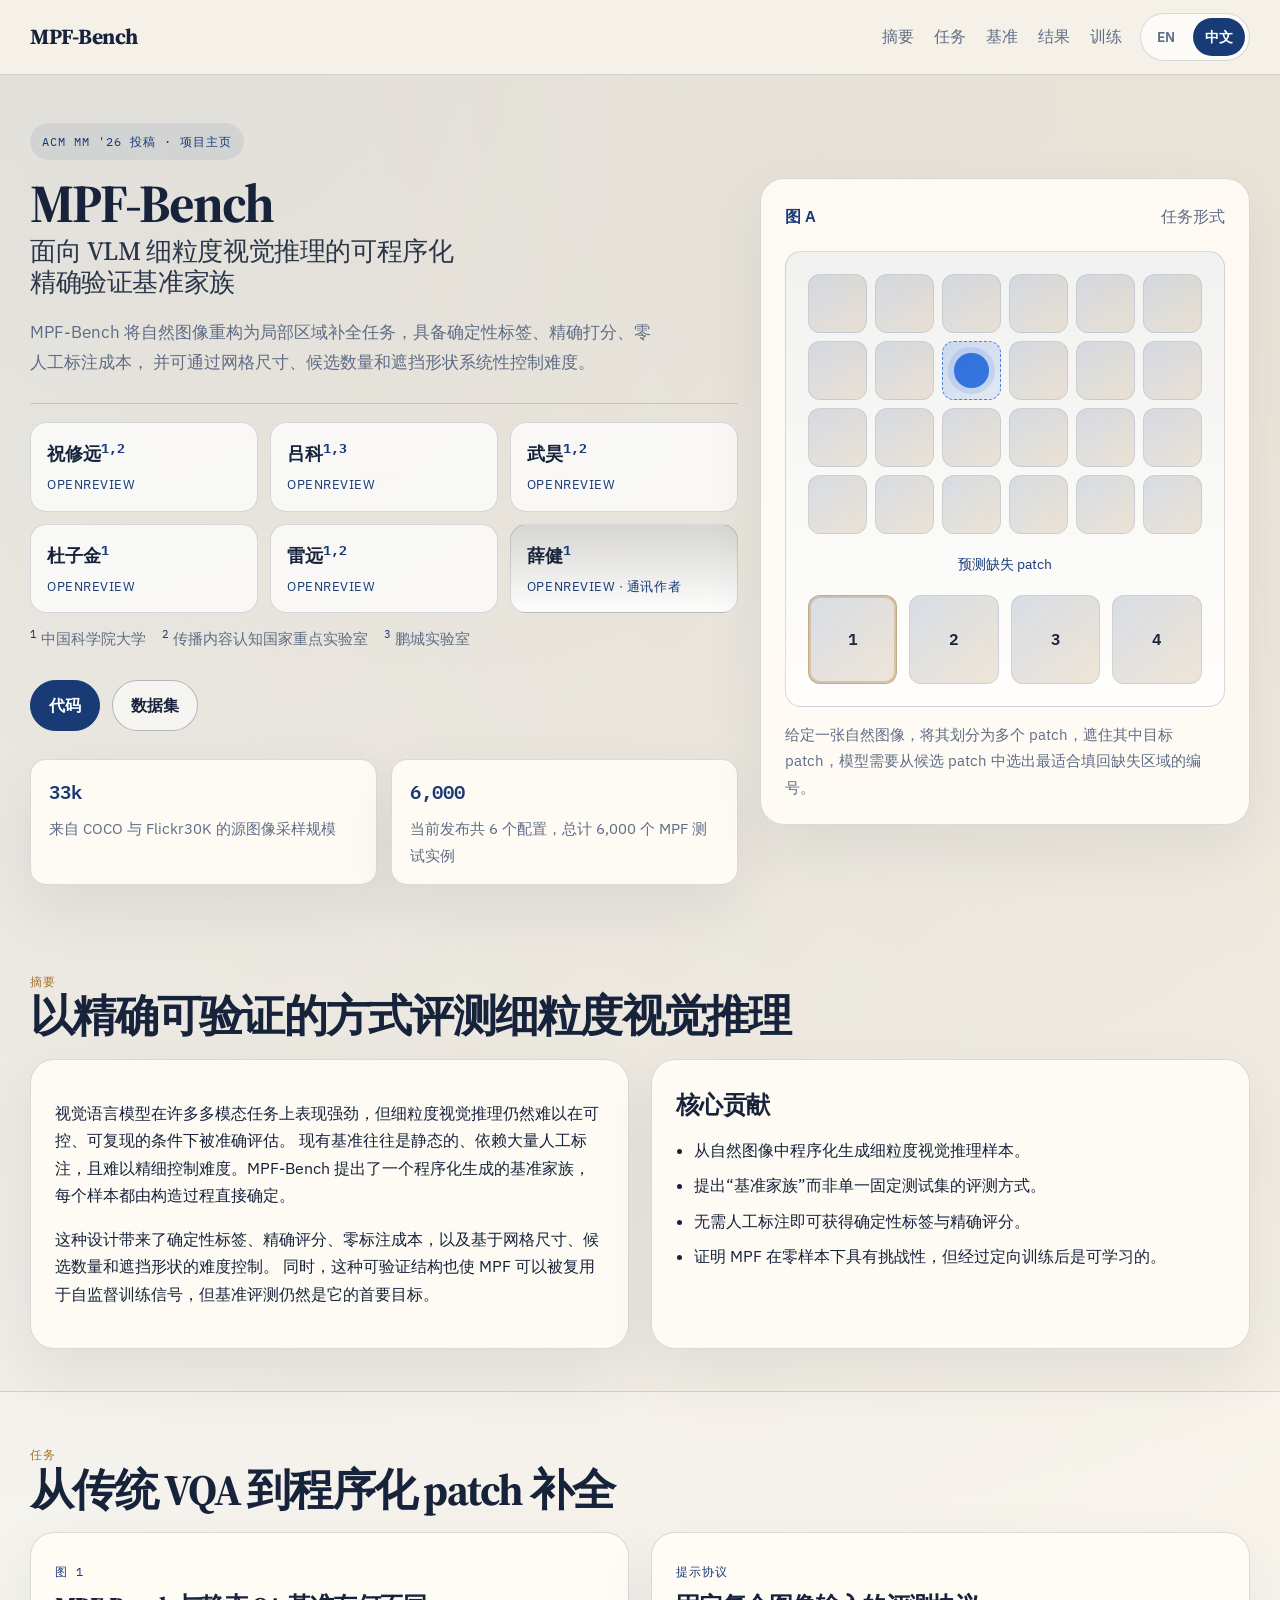
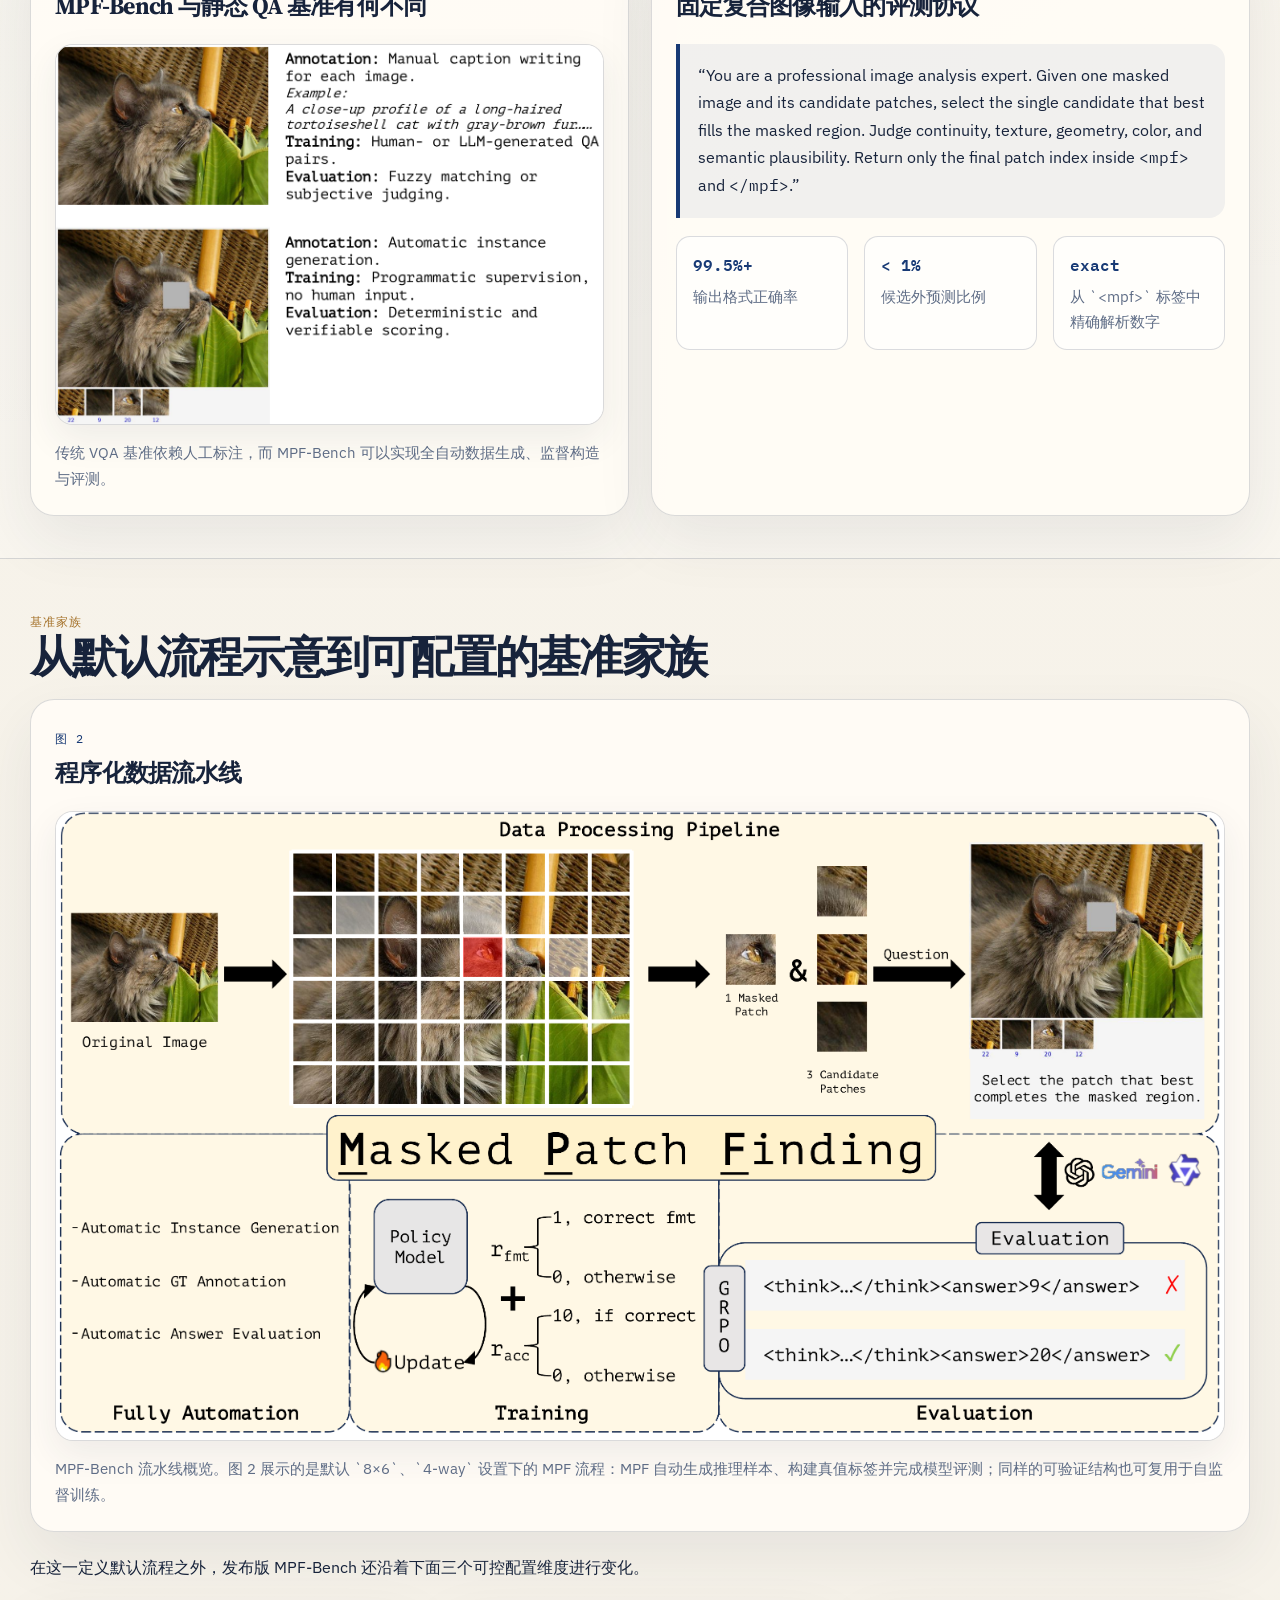
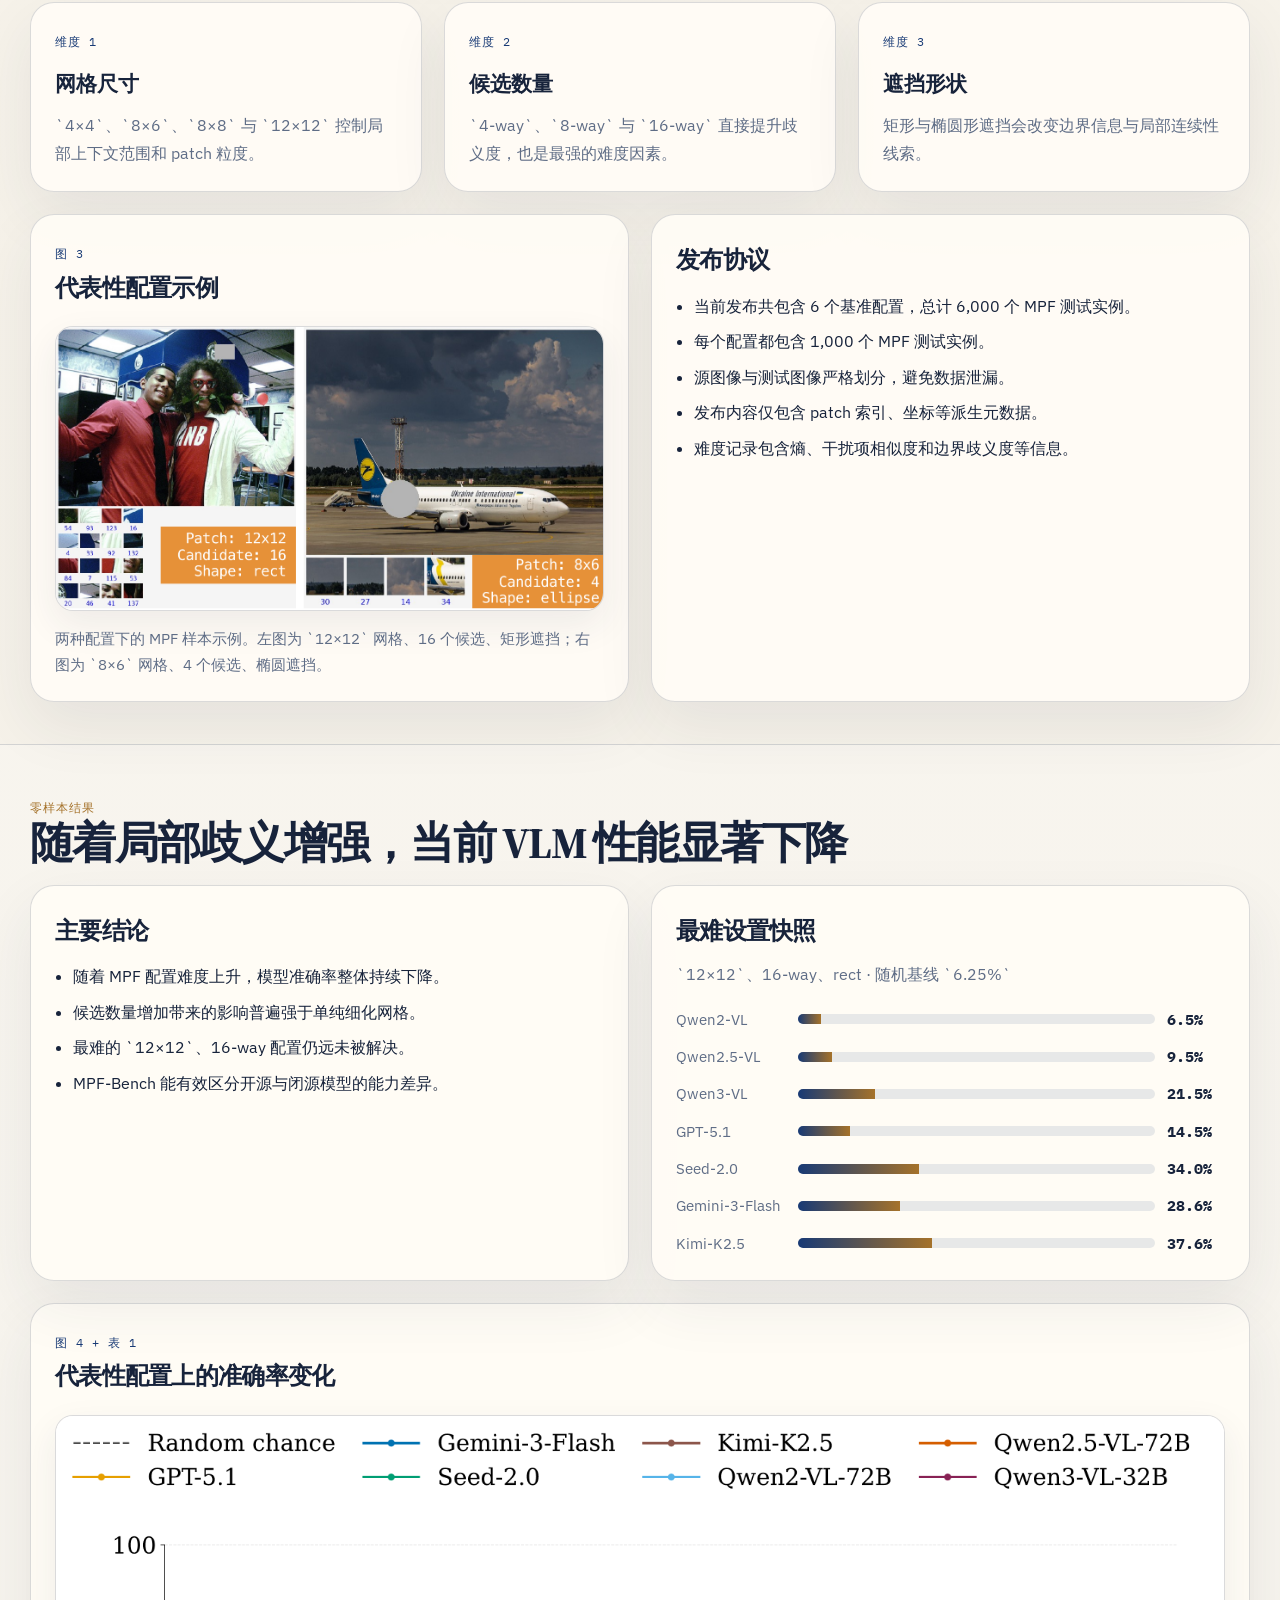
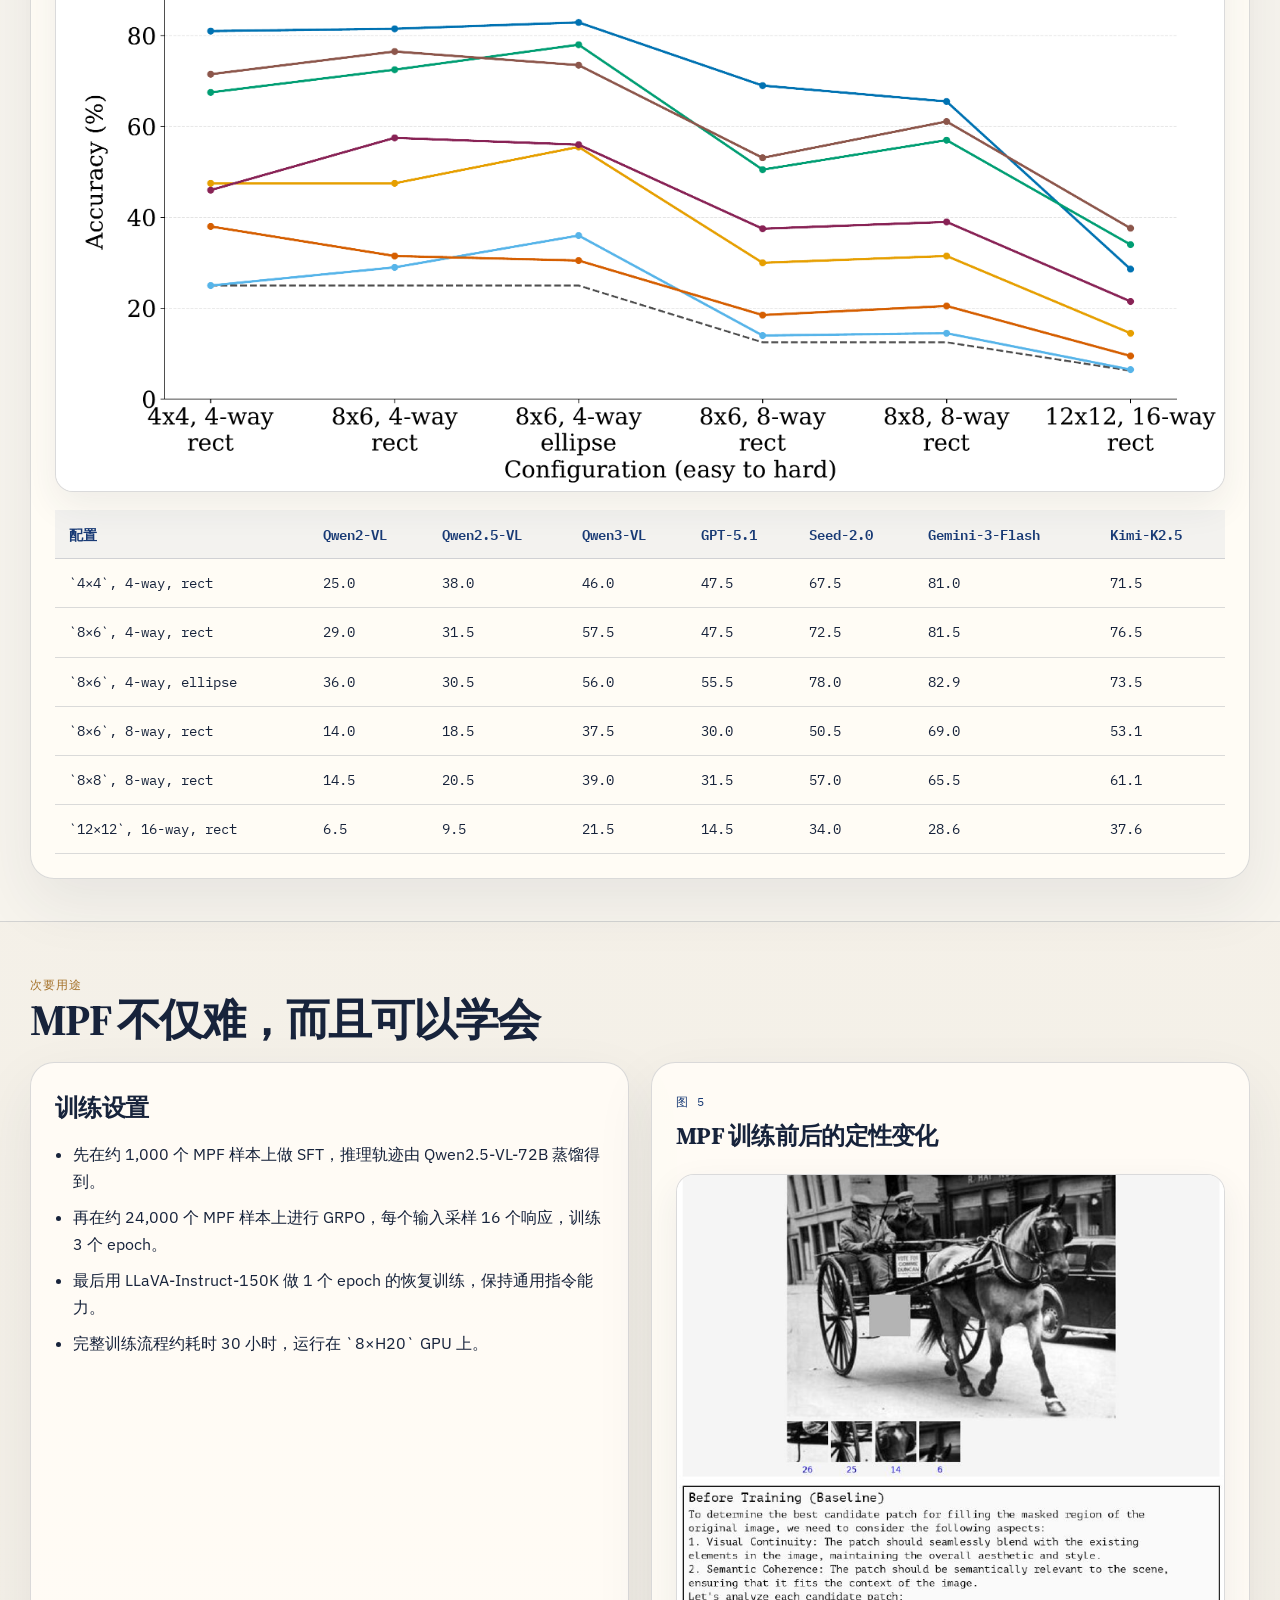
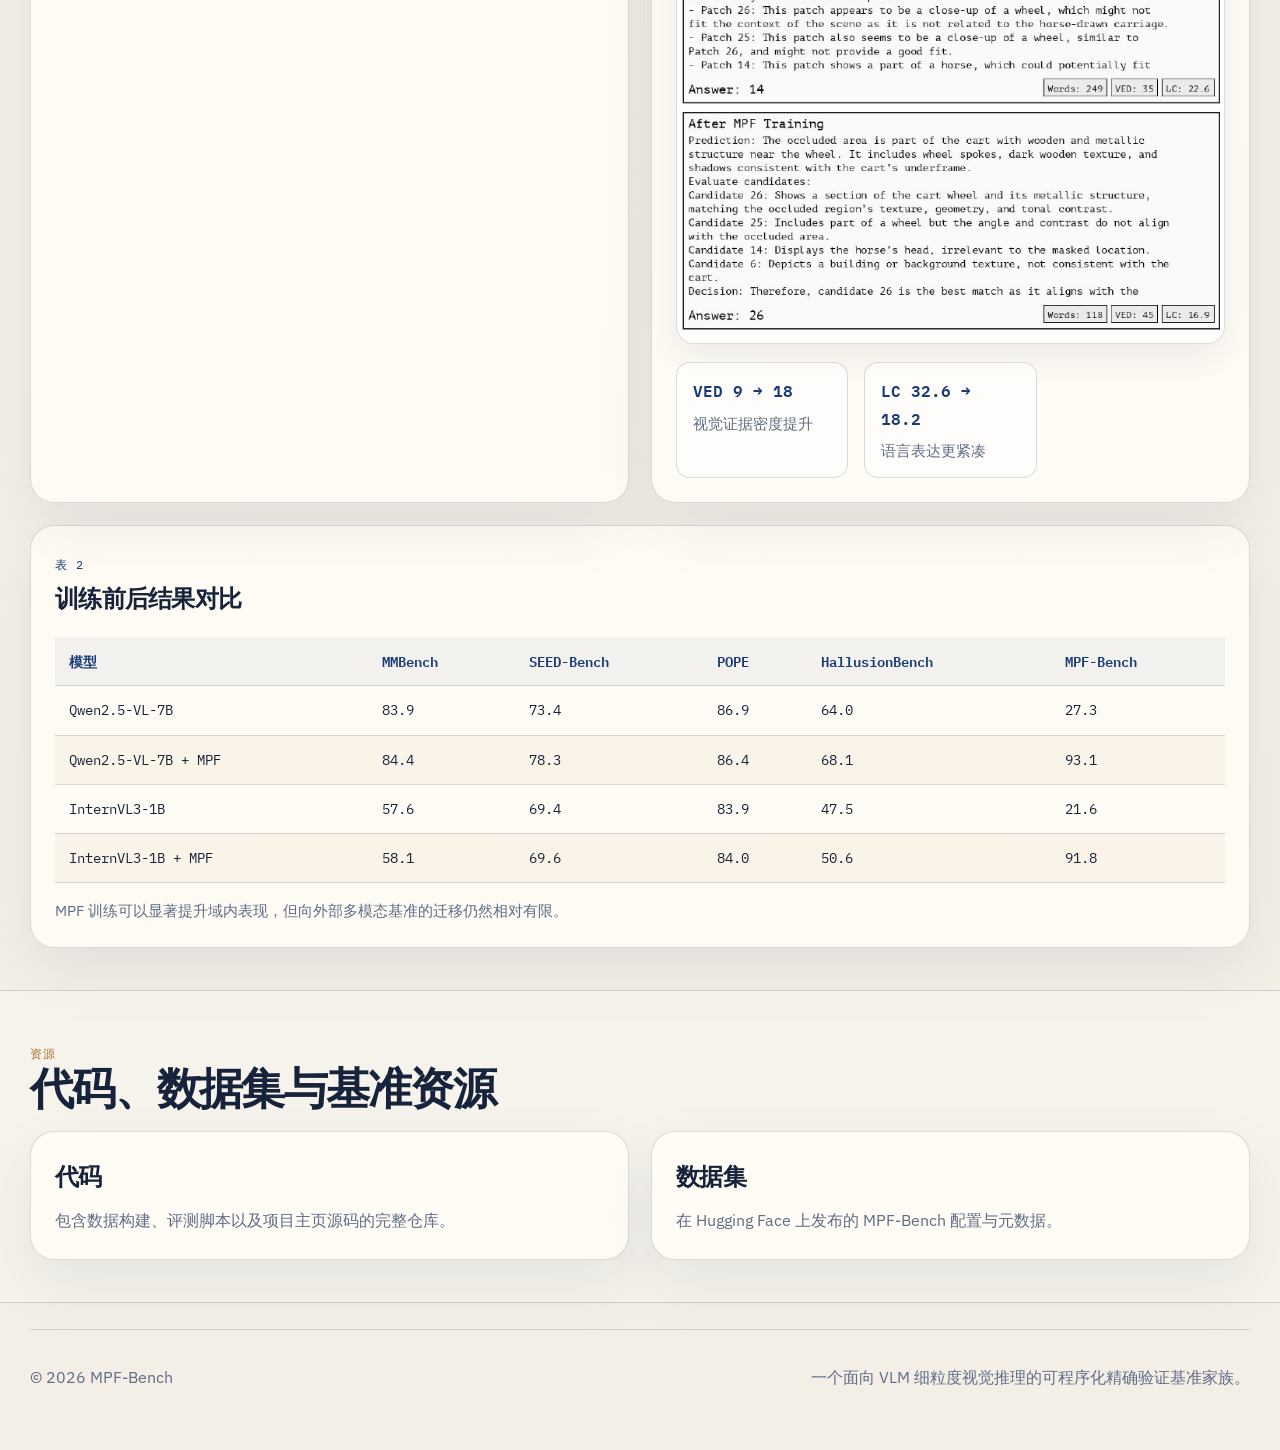
==== commit 534da52b: "Add README, dataset card, and build scripts" ====
--- a/index-zh.html
+++ b/index-zh.html
@@ -232,7 +232,7 @@
       <div class="container">
         <div class="section-head">
           <p class="section-kicker">基准家族</p>
-          <h2>通过显式生成轴实现可控难度</h2>
+          <h2>从默认流程示意到可配置的基准家族</h2>
         </div>
 
         <div class="figure-card">
@@ -254,23 +254,27 @@
             />
           </figure>
           <p class="caption">
-            MPF-Bench 流水线概览。MPF 自动生成推理样本、构建真值标签并完成模型评测；同样的可验证结构也可复用于自监督训练。
+            MPF-Bench 流水线概览。图 2 展示的是默认 `8×6`、`4-way` 设置下的 MPF 流程：MPF 自动生成推理样本、构建真值标签并完成模型评测；同样的可验证结构也可复用于自监督训练。
           </p>
+        </div>
+
+        <div class="section-head top-gap">
+          <p>在这一定义默认流程之外，发布版 MPF-Bench 还沿着下面三个可控配置维度进行变化。</p>
         </div>
 
         <div class="paper-grid three-col">
           <article class="paper-card axis-card">
-            <span class="axis-tag">轴 1</span>
+            <span class="axis-tag">维度 1</span>
             <h3>网格尺寸</h3>
             <p>`4×4`、`8×6`、`8×8` 与 `12×12` 控制局部上下文范围和 patch 粒度。</p>
           </article>
           <article class="paper-card axis-card">
-            <span class="axis-tag">轴 2</span>
+            <span class="axis-tag">维度 2</span>
             <h3>候选数量</h3>
             <p>`4-way`、`8-way` 与 `16-way` 直接提升歧义度，也是最强的难度因素。</p>
           </article>
           <article class="paper-card axis-card">
-            <span class="axis-tag">轴 3</span>
+            <span class="axis-tag">维度 3</span>
             <h3>遮挡形状</h3>
             <p>矩形与椭圆形遮挡会改变边界信息与局部连续性线索。</p>
           </article>
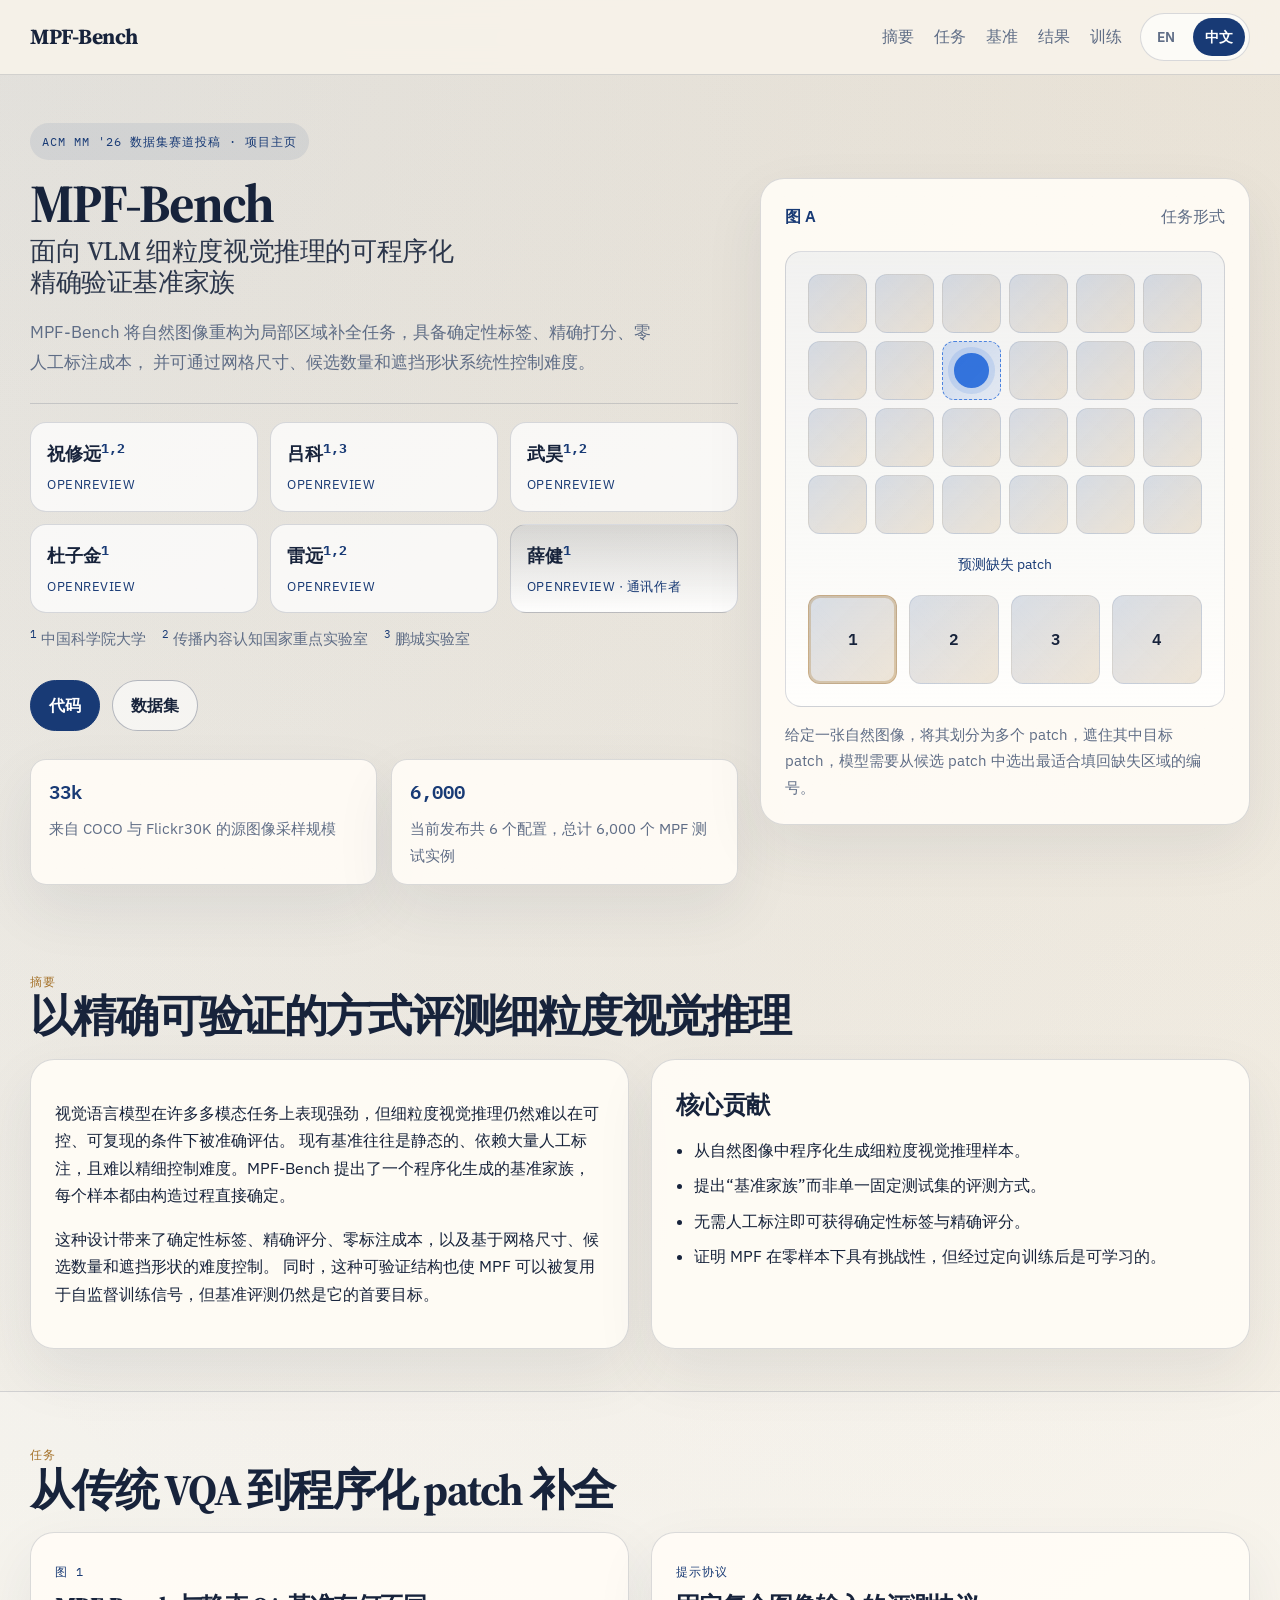
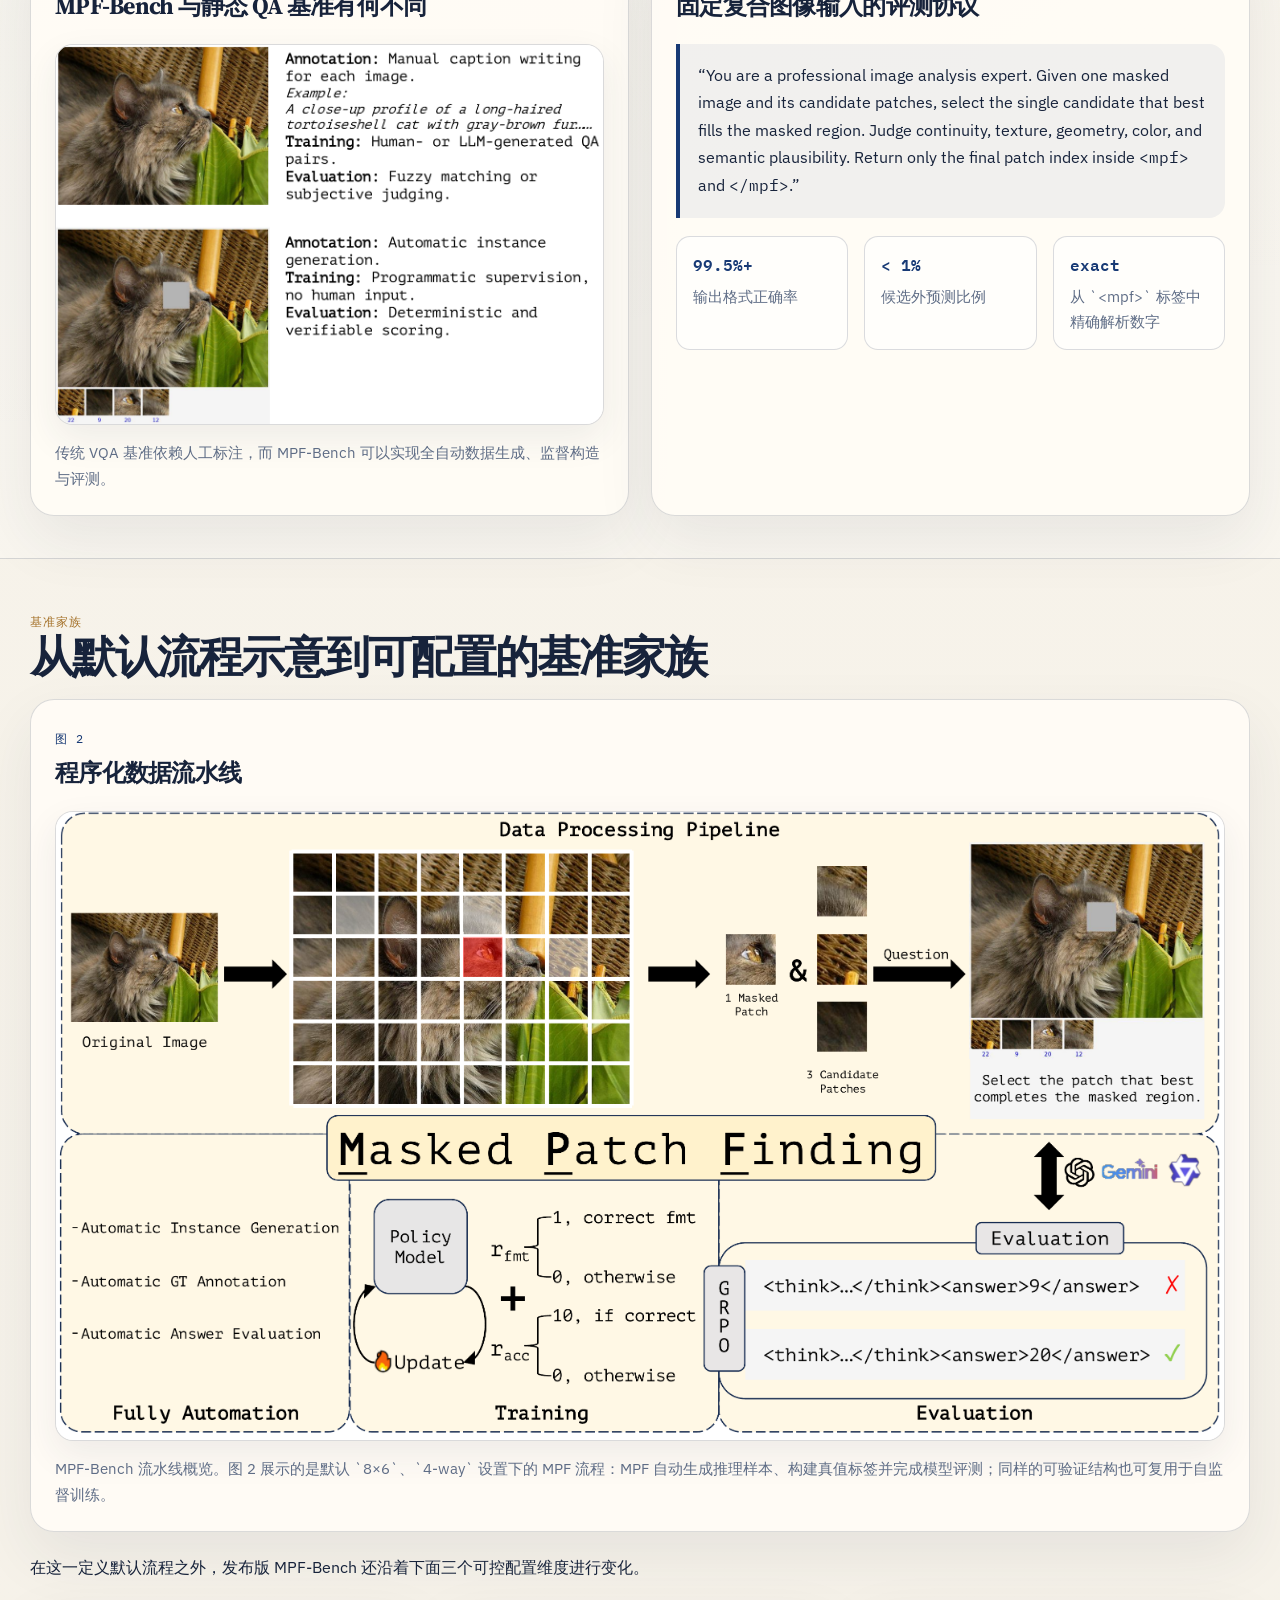
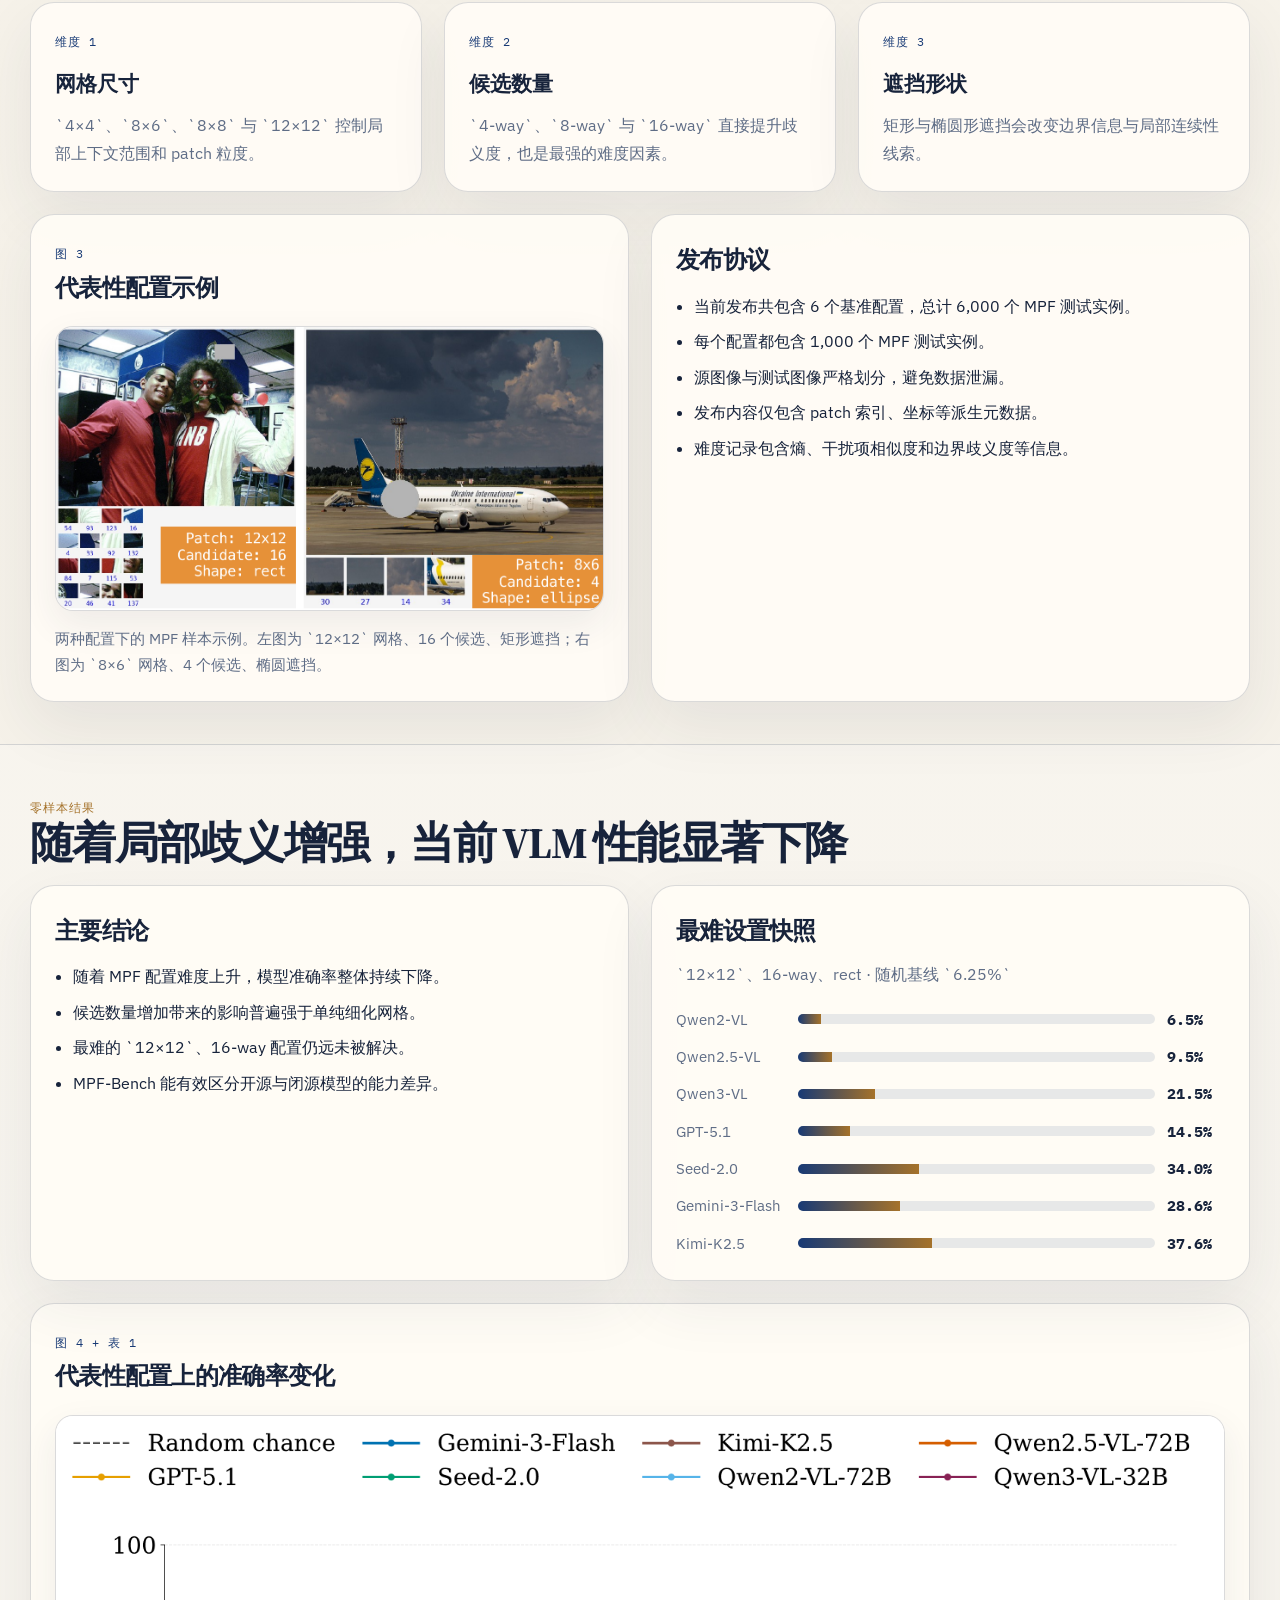
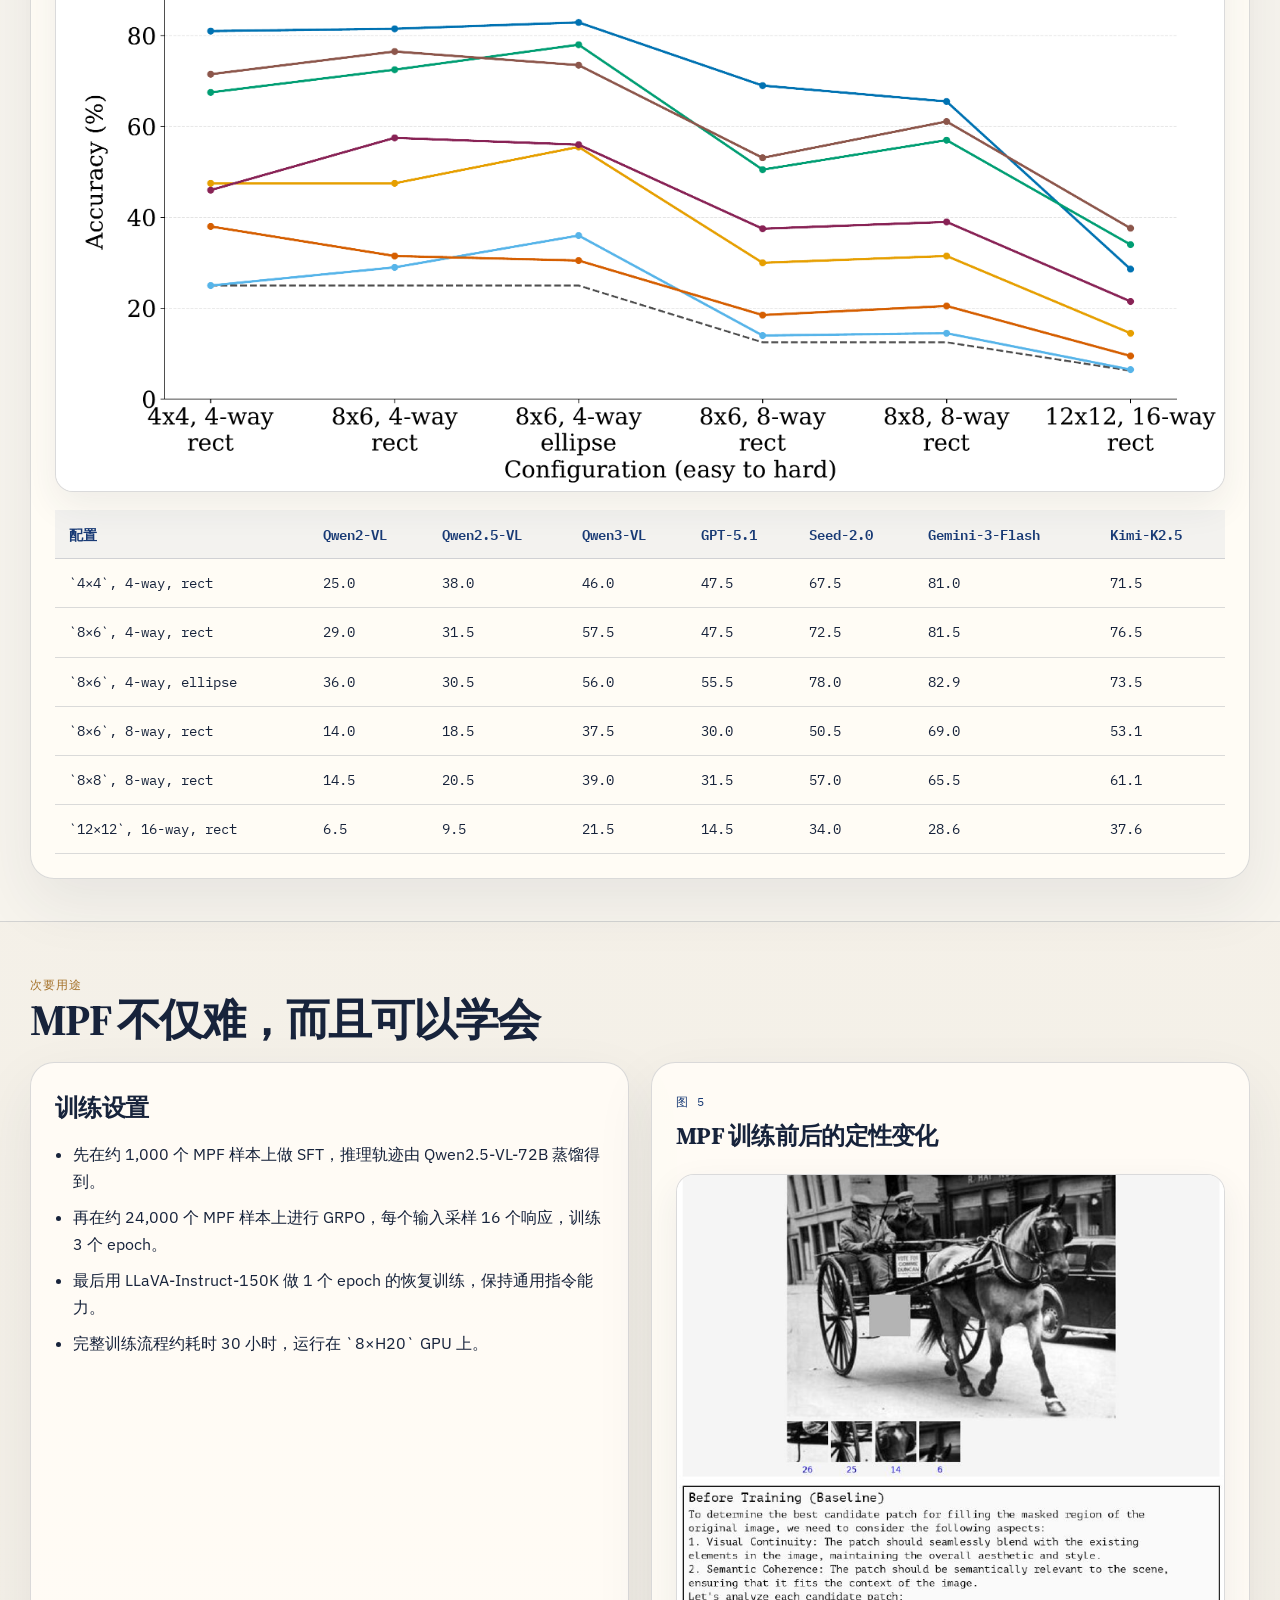
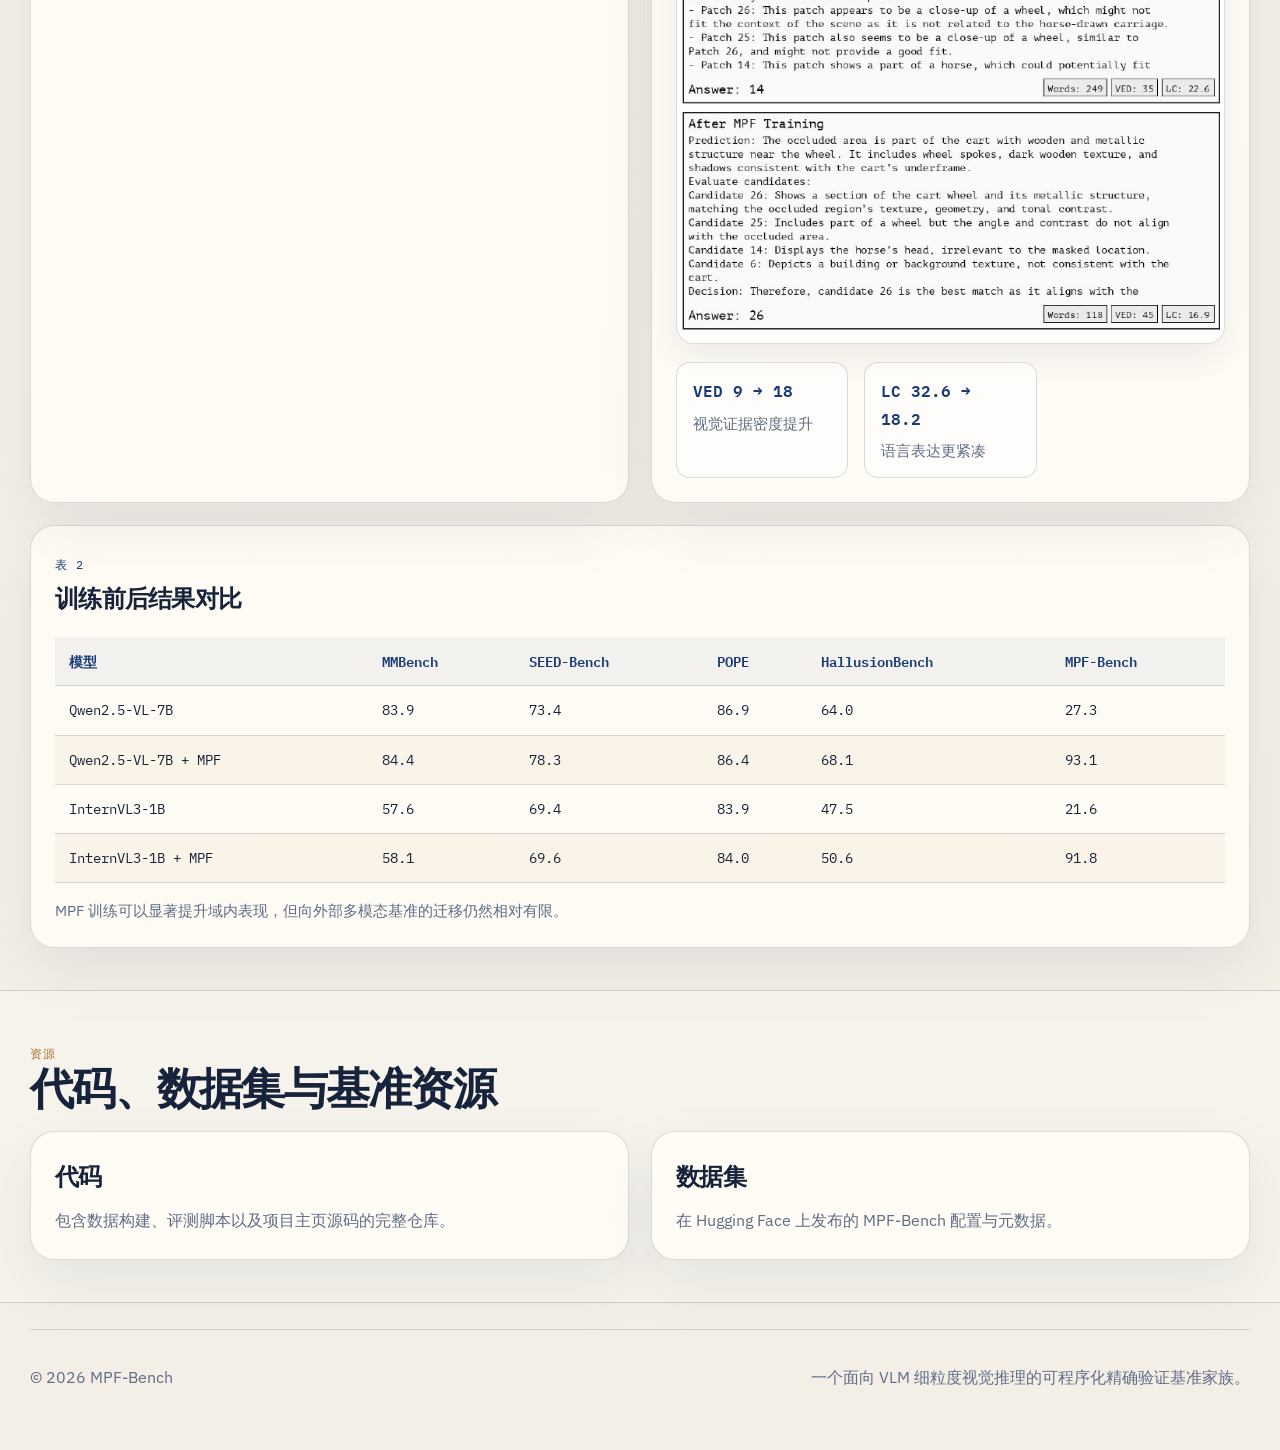
==== commit 5c294f3f: "Update hero section text for bilingual project pages to specify 'Dataset Track Submission'" ====
--- a/index-zh.html
+++ b/index-zh.html
@@ -39,7 +39,7 @@
   <main id="top">
     <section class="hero">
       <div class="container">
-        <p class="eyebrow">ACM MM '26 投稿 · 项目主页</p>
+        <p class="eyebrow">ACM MM '26 数据集赛道投稿 · 项目主页</p>
         <div class="hero-grid">
           <div class="hero-copy">
             <h1 class="hero-title-zh">
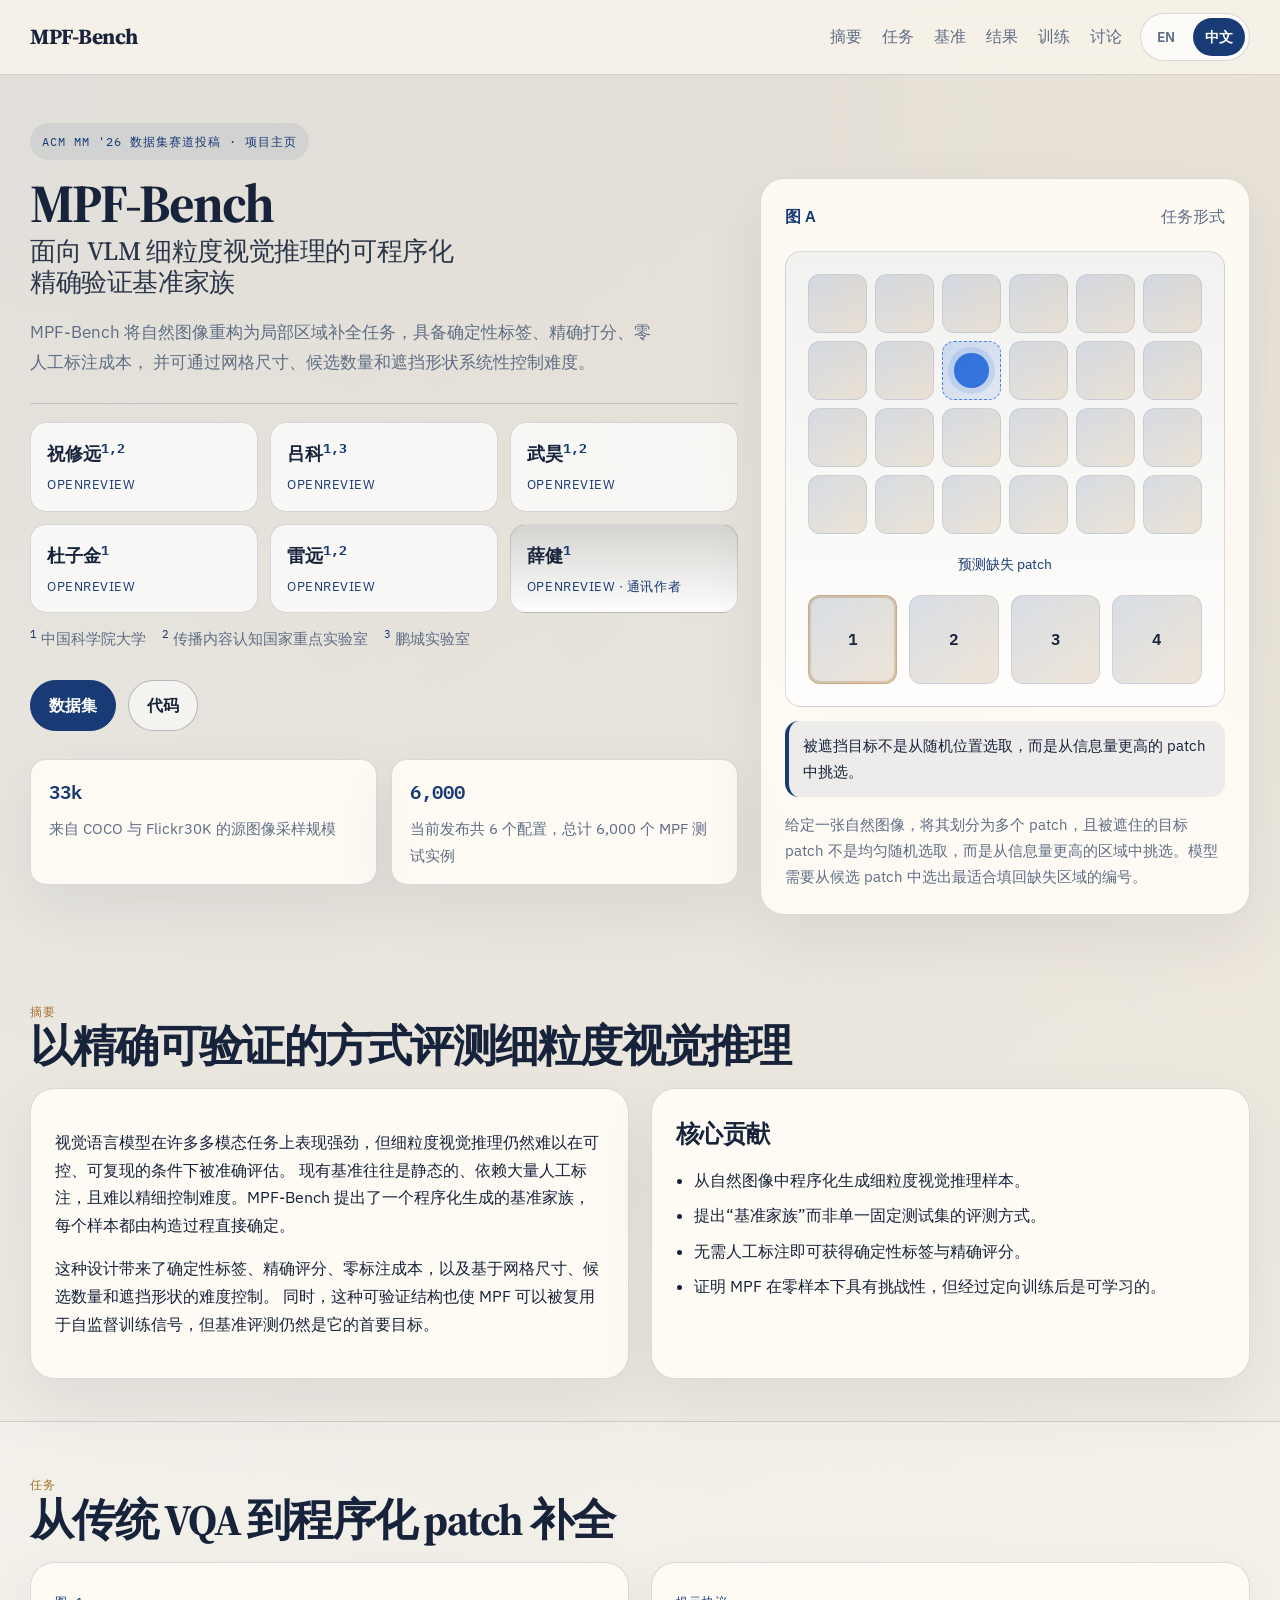
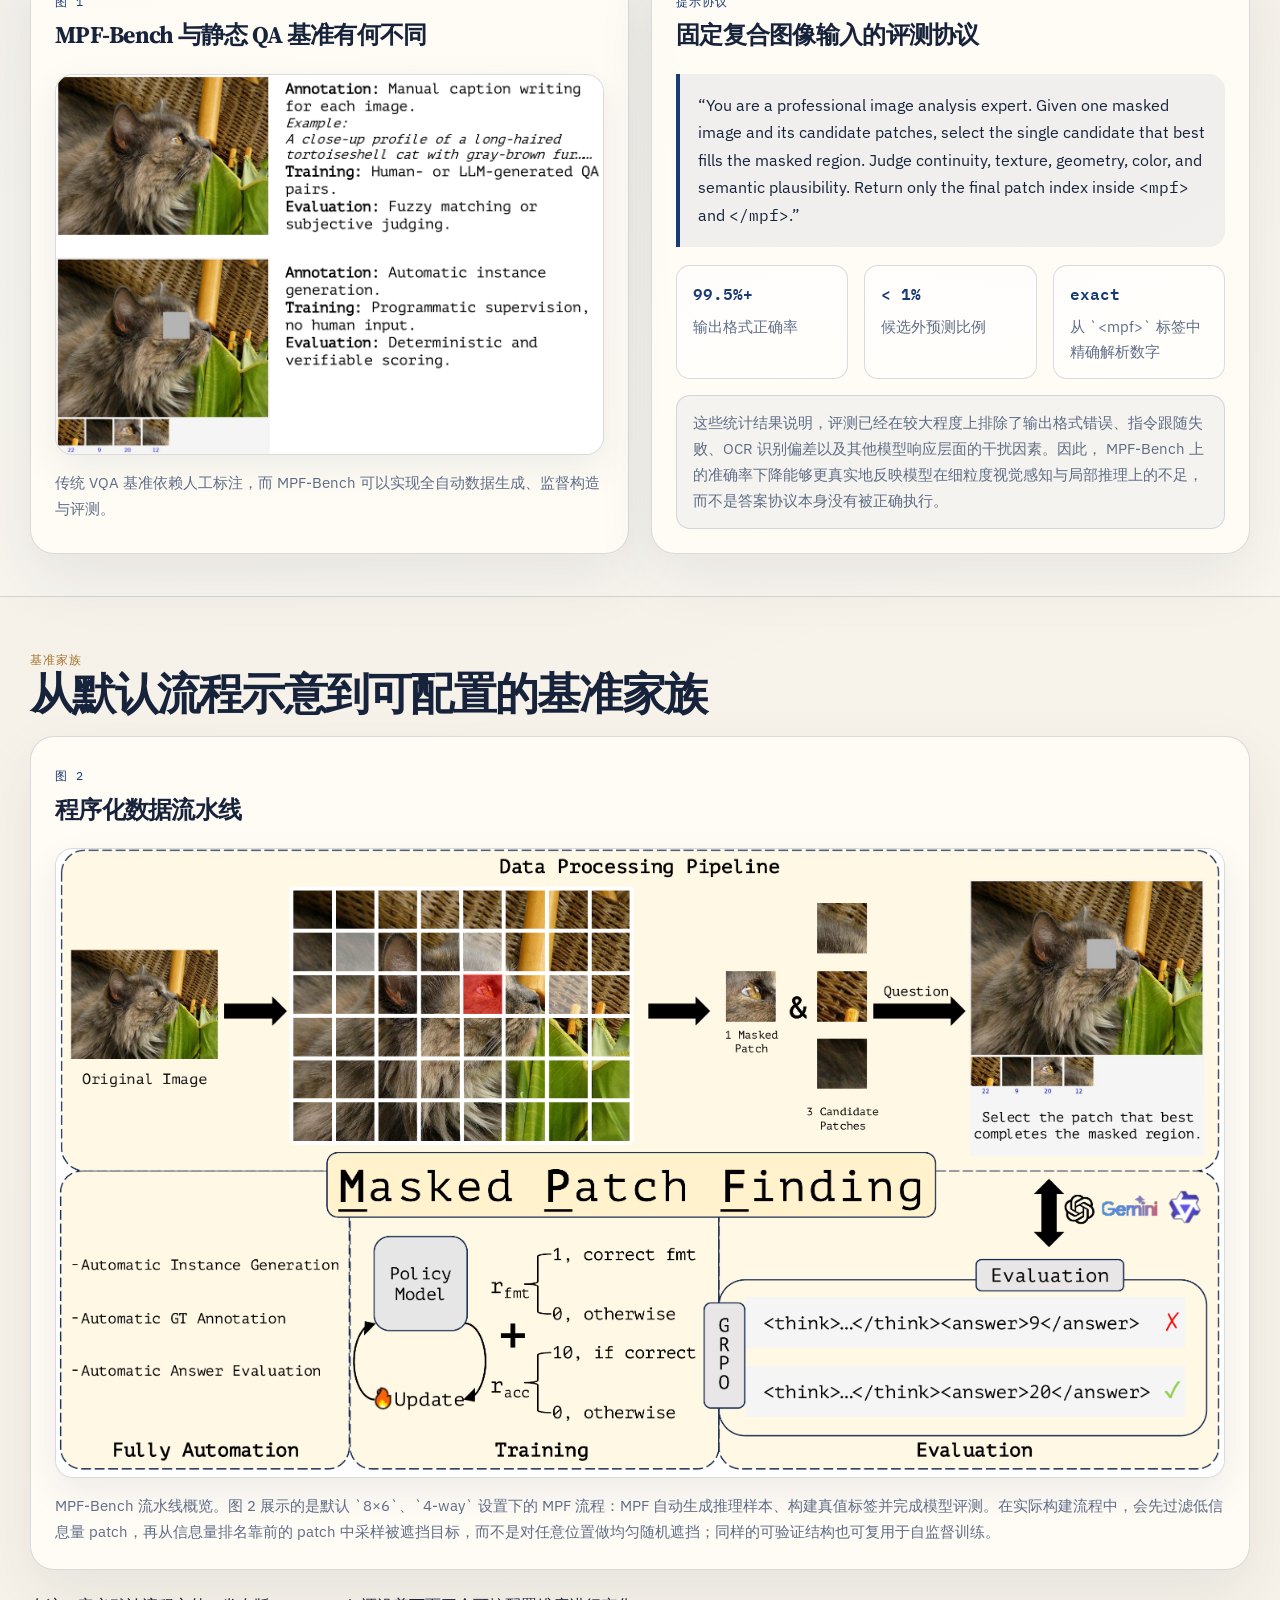
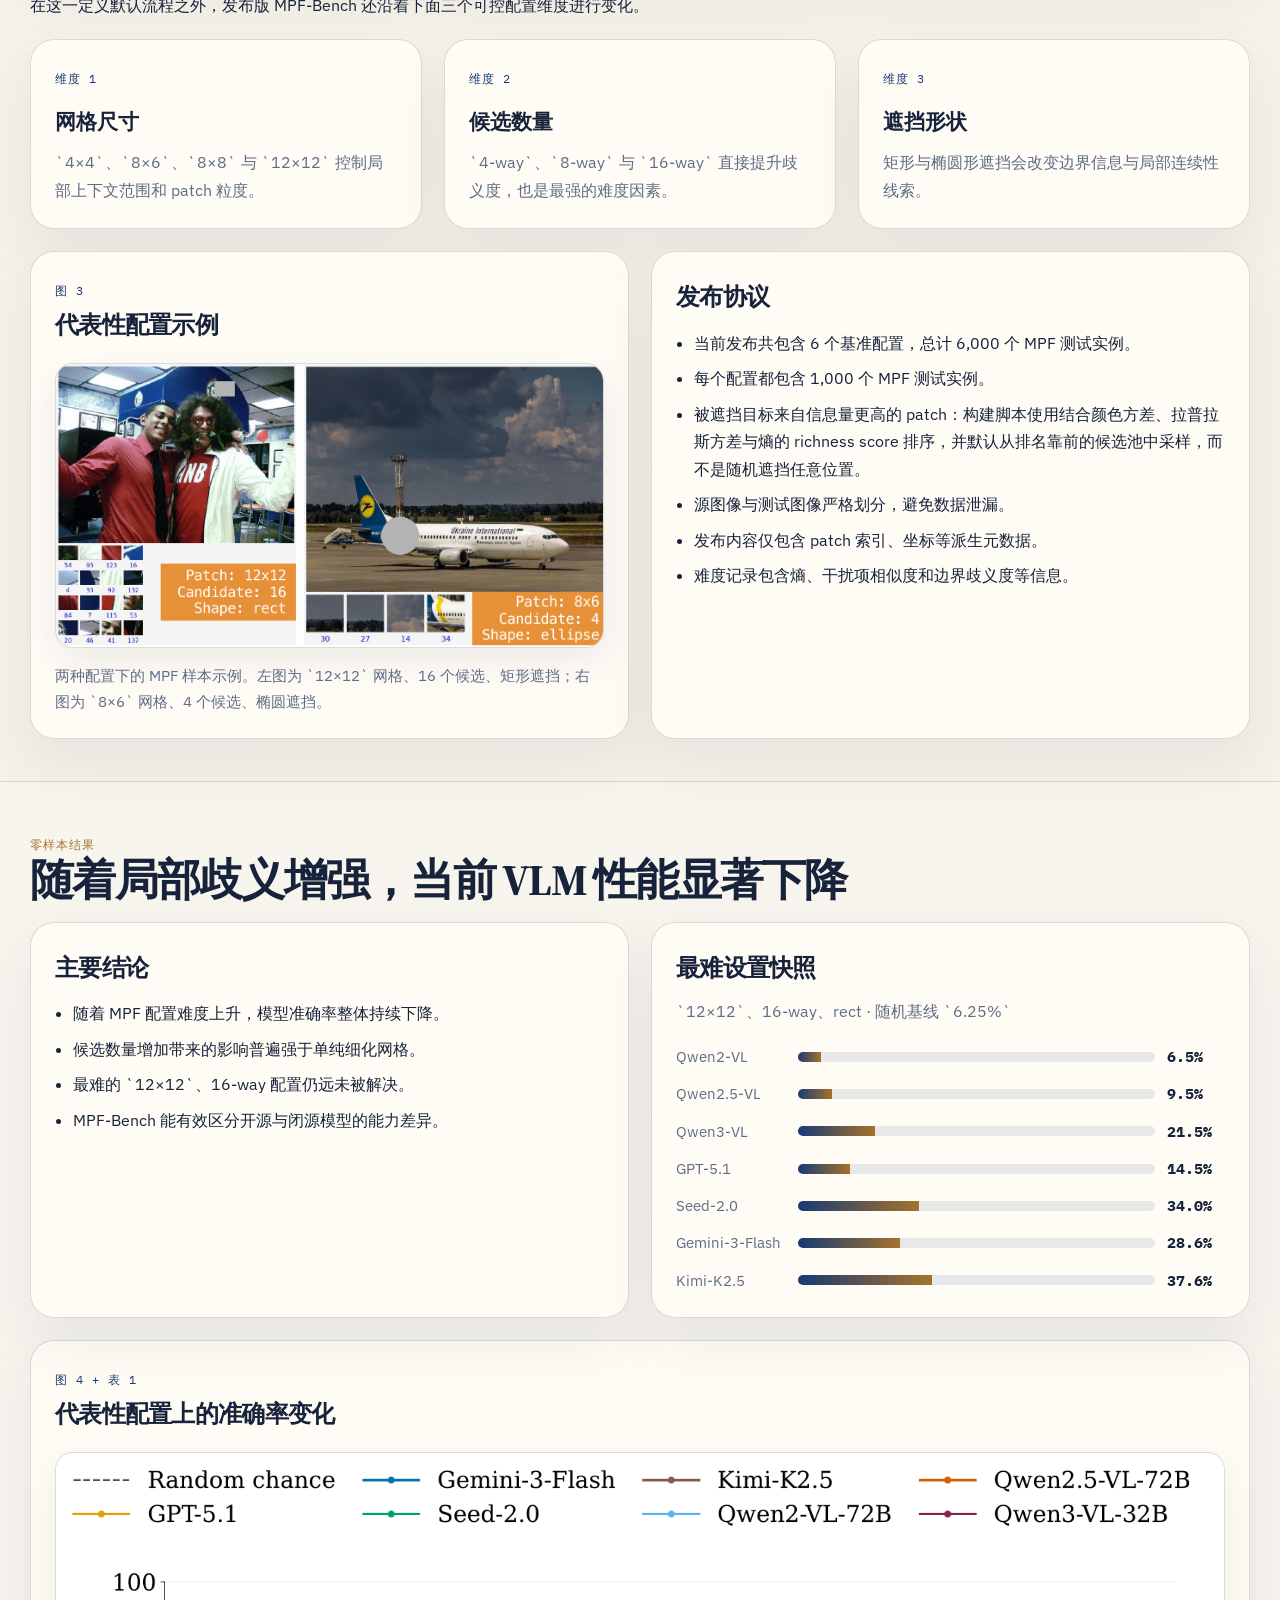
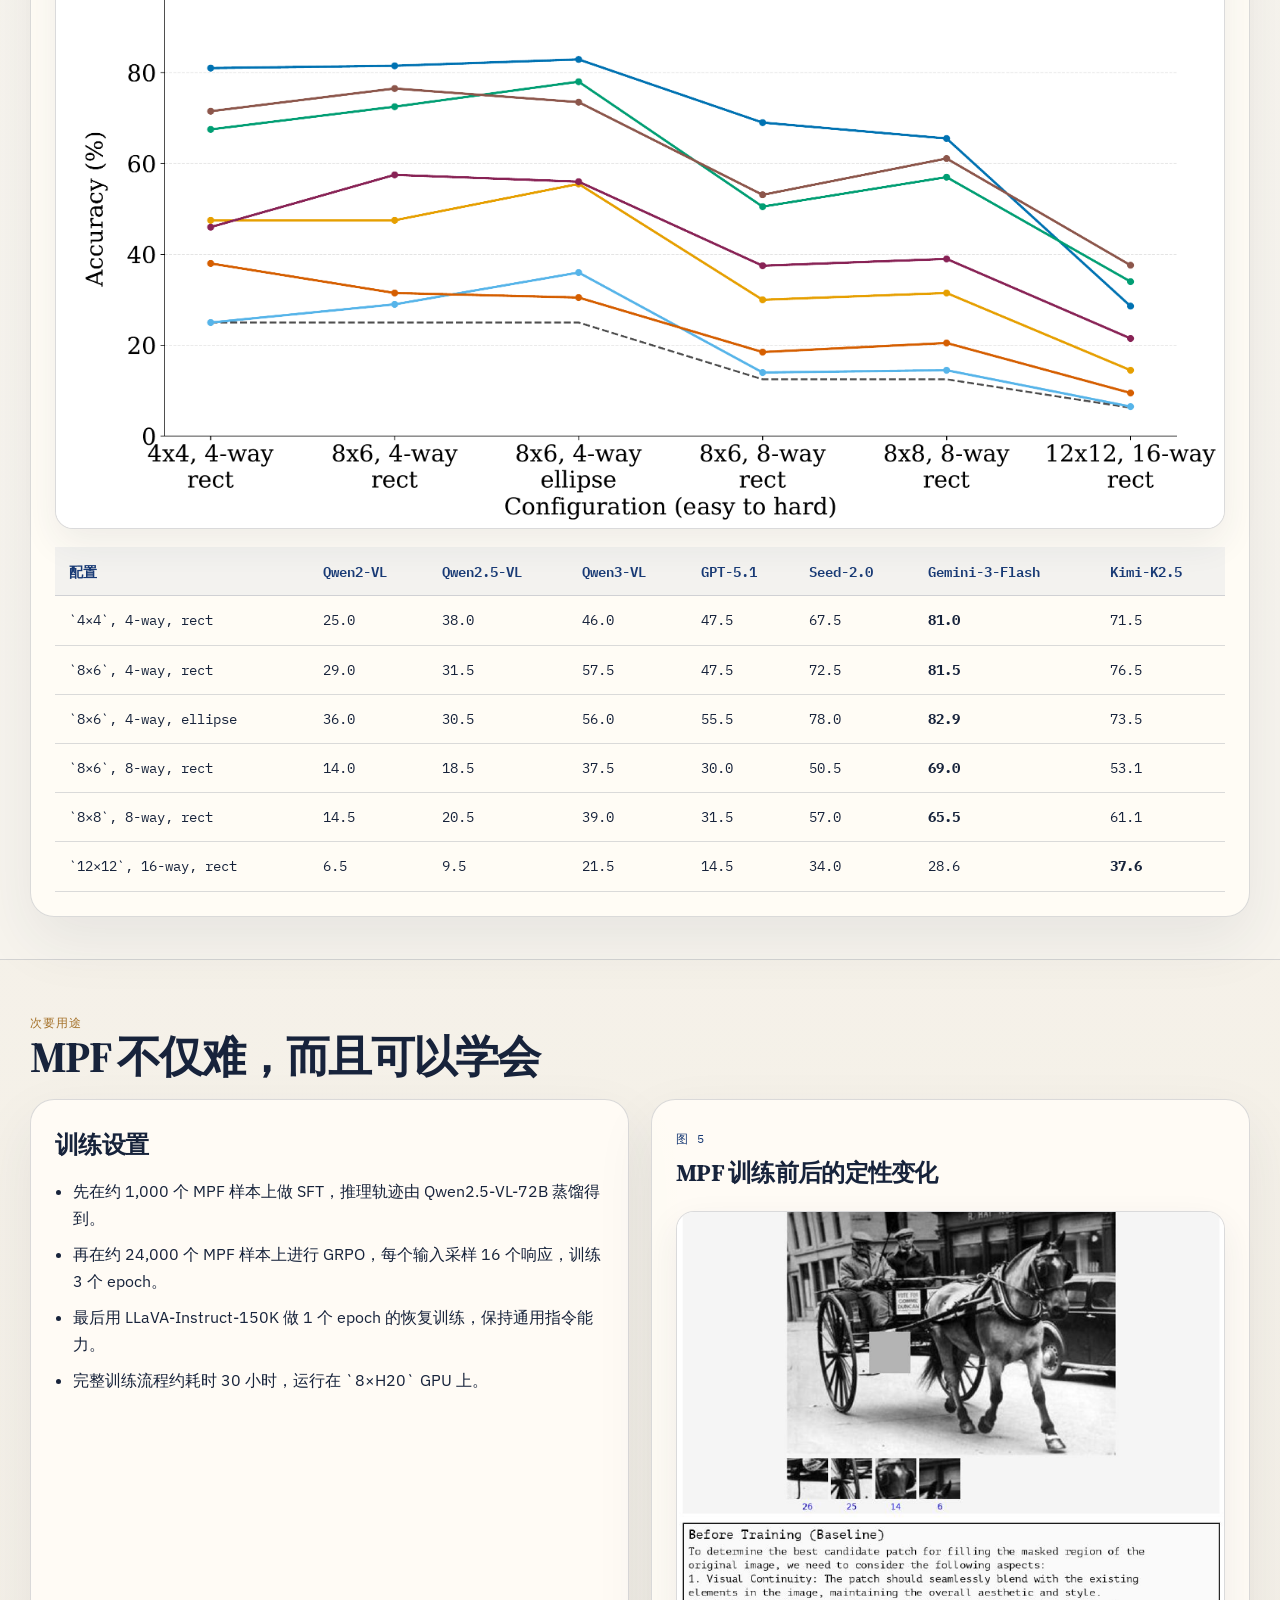
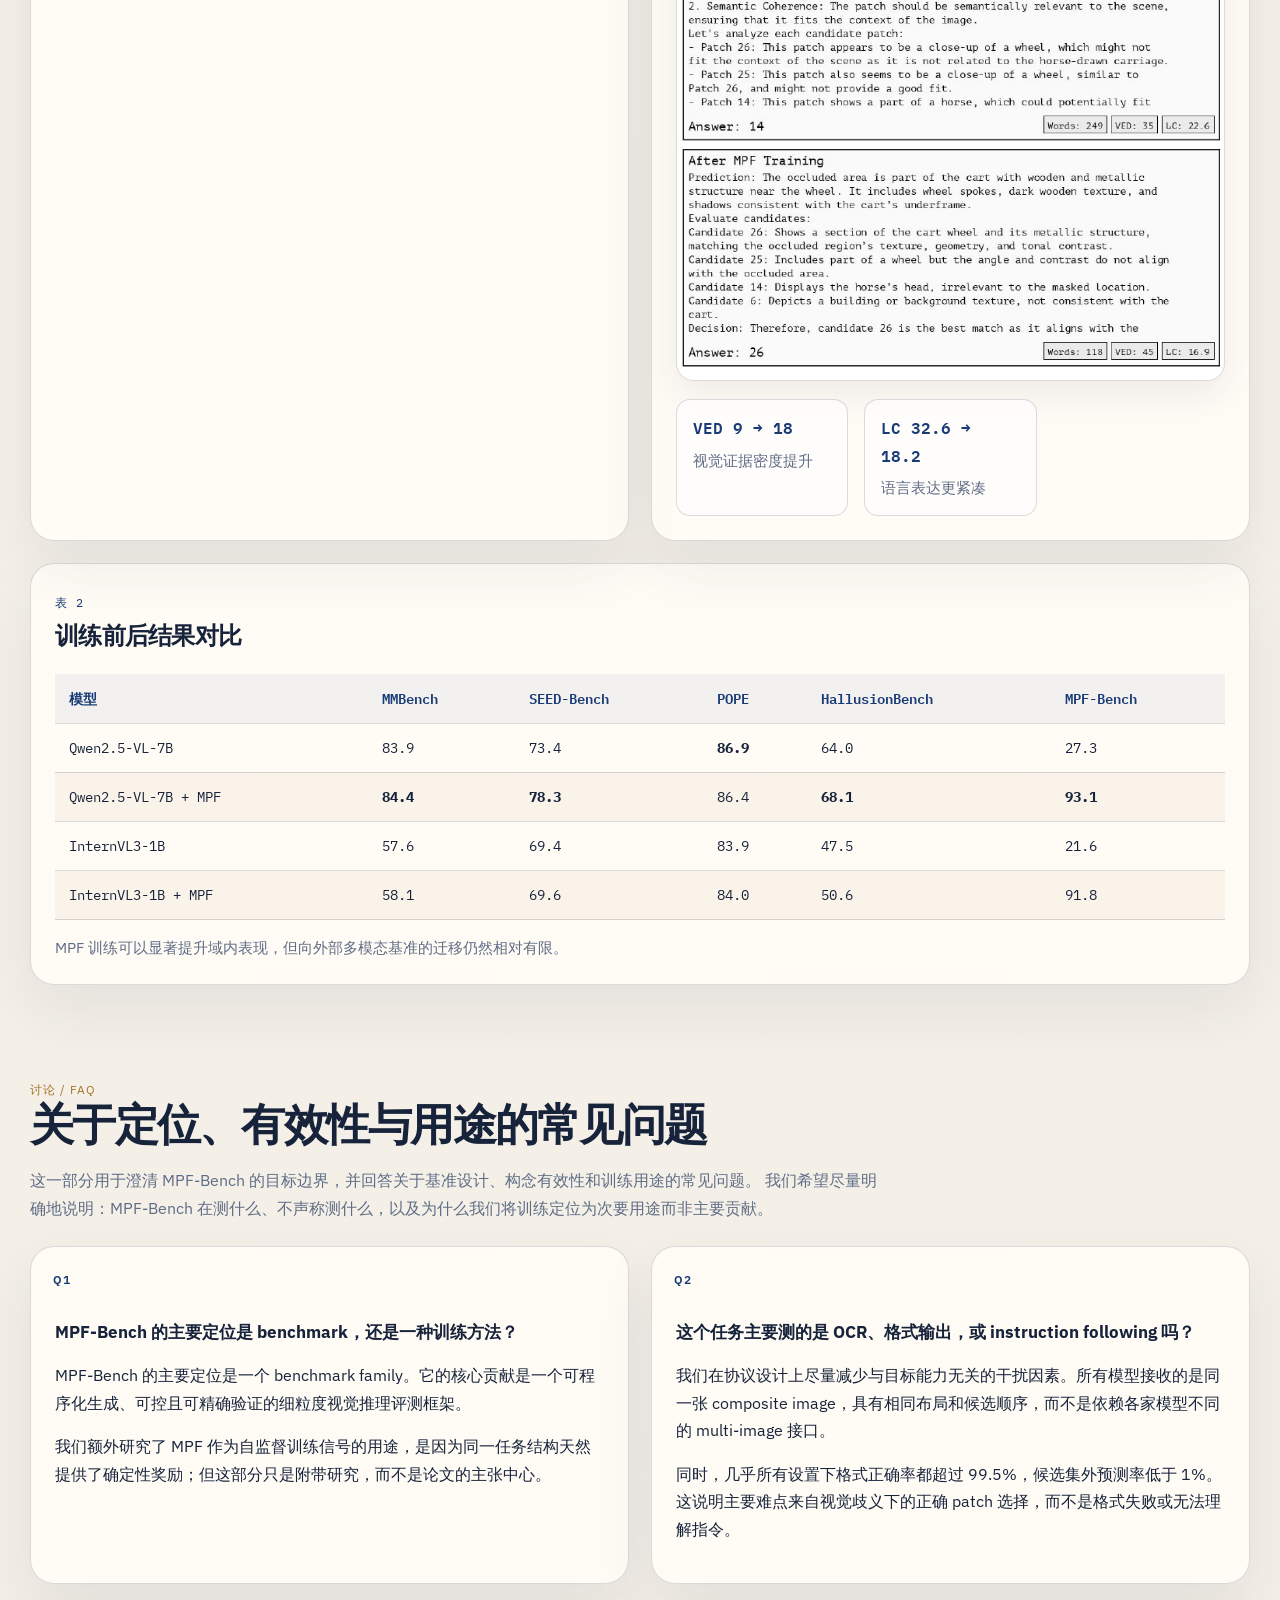
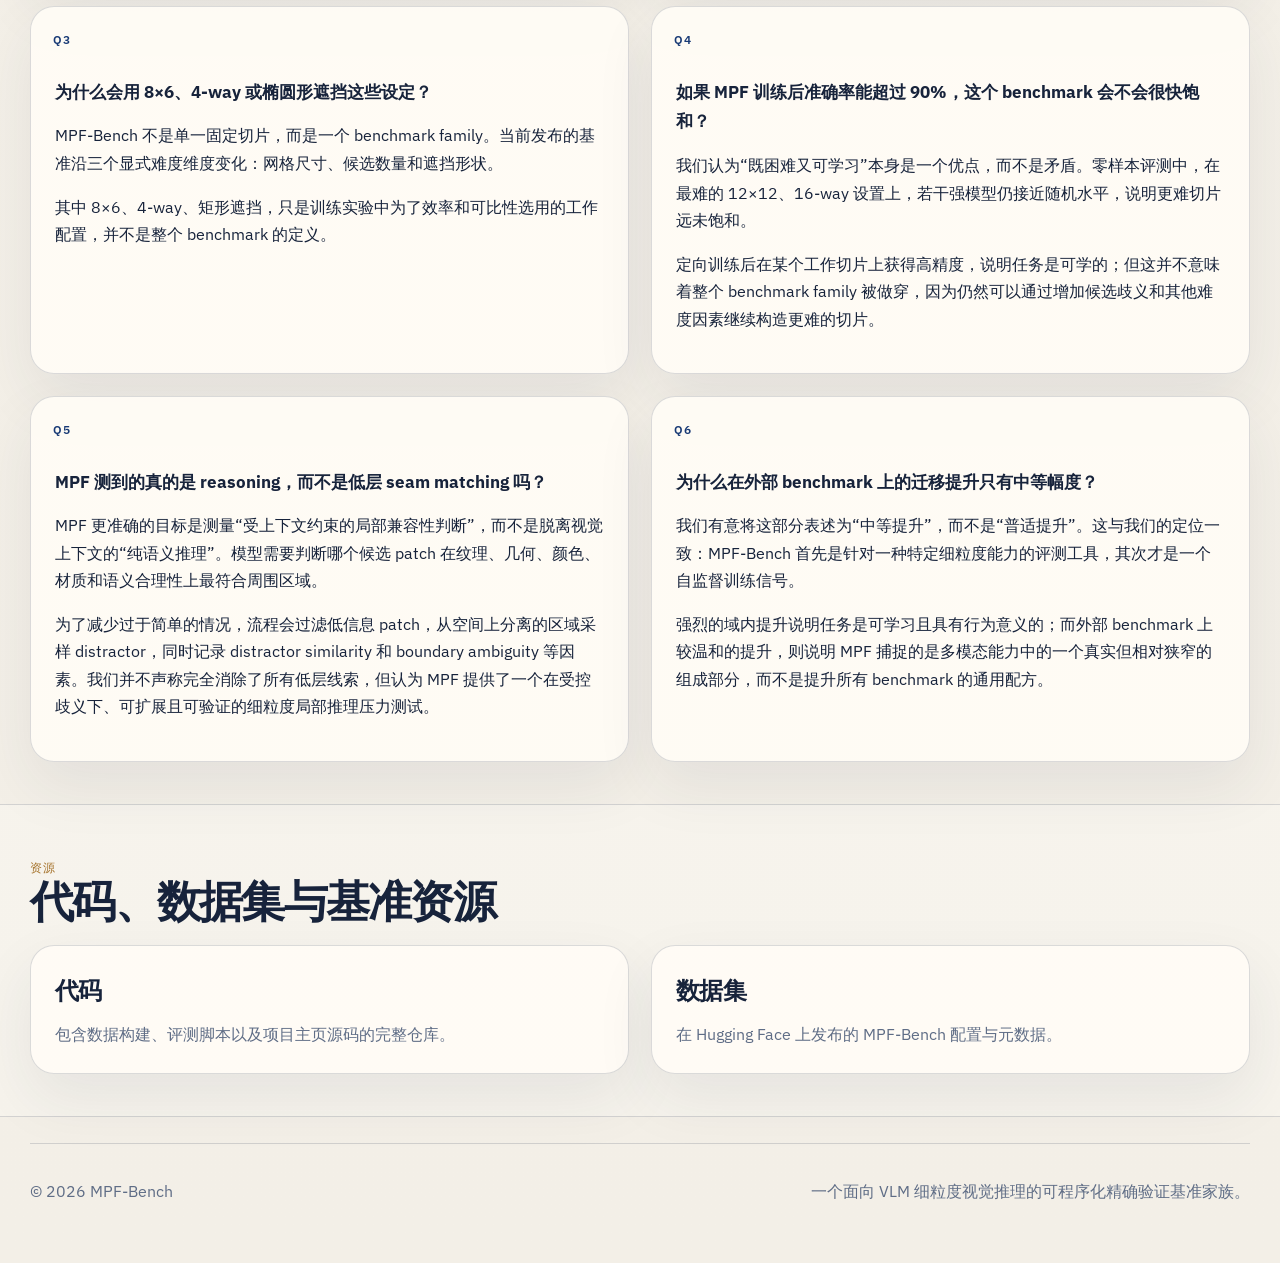
==== commit a79a89b2: "Add discussion section and enhance content clarity in index files - Introduced a new 'Discussion' se" ====
--- a/index-zh.html
+++ b/index-zh.html
@@ -27,6 +27,7 @@
           <a href="#benchmark">基准</a>
           <a href="#results">结果</a>
           <a href="#training">训练</a>
+          <a href="#discussion">讨论</a>
         </nav>
         <div class="lang-switch" aria-label="Language switch">
           <a href="./index.html">EN</a>
@@ -86,8 +87,8 @@
             </div>
 
             <div class="button-row">
-              <a class="btn btn-primary" href="https://github.com/xyzzzh/MPF-Bench" target="_blank" rel="noopener">代码</a>
-              <a class="btn" href="https://huggingface.co/datasets/xyzzzh/MPF-Bench" target="_blank" rel="noopener">数据集</a>
+              <a class="btn  btn-primary" href="https://huggingface.co/datasets/xyzzzh/MPF-Bench" target="_blank" rel="noopener">数据集</a>
+              <a class="btn" href="https://github.com/xyzzzh/MPF-Bench" target="_blank" rel="noopener">代码</a>
             </div>
 
             <div class="hero-facts">
@@ -124,8 +125,11 @@
                 </div>
               </div>
             </div>
+            <div class="task-note">
+              被遮挡目标不是从随机位置选取，而是从信息量更高的 patch 中挑选。
+            </div>
             <p class="caption">
-              给定一张自然图像，将其划分为多个 patch，遮住其中目标 patch，模型需要从候选 patch 中选出最适合填回缺失区域的编号。
+              给定一张自然图像，将其划分为多个 patch，且被遮住的目标 patch 不是均匀随机选取，而是从信息量更高的区域中挑选。模型需要从候选 patch 中选出最适合填回缺失区域的编号。
             </p>
           </aside>
         </div>
@@ -223,6 +227,10 @@
                 <span class="mini-label">从 `&lt;mpf&gt;` 标签中精确解析数字</span>
               </div>
             </div>
+            <div class="prompt-note">
+              这些统计结果说明，评测已经在较大程度上排除了输出格式错误、指令跟随失败、OCR 识别偏差以及其他模型响应层面的干扰因素。因此，
+              MPF-Bench 上的准确率下降能够更真实地反映模型在细粒度视觉感知与局部推理上的不足，而不是答案协议本身没有被正确执行。
+            </div>
           </article>
         </div>
       </div>
@@ -254,7 +262,7 @@
             />
           </figure>
           <p class="caption">
-            MPF-Bench 流水线概览。图 2 展示的是默认 `8×6`、`4-way` 设置下的 MPF 流程：MPF 自动生成推理样本、构建真值标签并完成模型评测；同样的可验证结构也可复用于自监督训练。
+            MPF-Bench 流水线概览。图 2 展示的是默认 `8×6`、`4-way` 设置下的 MPF 流程：MPF 自动生成推理样本、构建真值标签并完成模型评测。在实际构建流程中，会先过滤低信息量 patch，再从信息量排名靠前的 patch 中采样被遮挡目标，而不是对任意位置做均匀随机遮挡；同样的可验证结构也可复用于自监督训练。
           </p>
         </div>
 
@@ -309,6 +317,7 @@
             <ul class="clean-list">
               <li>当前发布共包含 6 个基准配置，总计 6,000 个 MPF 测试实例。</li>
               <li>每个配置都包含 1,000 个 MPF 测试实例。</li>
+              <li>被遮挡目标来自信息量更高的 patch：构建脚本使用结合颜色方差、拉普拉斯方差与熵的 richness score 排序，并默认从排名靠前的候选池中采样，而不是随机遮挡任意位置。</li>
               <li>源图像与测试图像严格划分，避免数据泄漏。</li>
               <li>发布内容仅包含 patch 索引、坐标等派生元数据。</li>
               <li>难度记录包含熵、干扰项相似度和边界歧义度等信息。</li>
@@ -391,7 +400,7 @@
                   <td>46.0</td>
                   <td>47.5</td>
                   <td>67.5</td>
-                  <td>81.0</td>
+                  <td><strong>81.0</strong></td>
                   <td>71.5</td>
                 </tr>
                 <tr>
@@ -401,7 +410,7 @@
                   <td>57.5</td>
                   <td>47.5</td>
                   <td>72.5</td>
-                  <td>81.5</td>
+                  <td><strong>81.5</strong></td>
                   <td>76.5</td>
                 </tr>
                 <tr>
@@ -411,7 +420,7 @@
                   <td>56.0</td>
                   <td>55.5</td>
                   <td>78.0</td>
-                  <td>82.9</td>
+                  <td><strong>82.9</strong></td>
                   <td>73.5</td>
                 </tr>
                 <tr>
@@ -421,7 +430,7 @@
                   <td>37.5</td>
                   <td>30.0</td>
                   <td>50.5</td>
-                  <td>69.0</td>
+                  <td><strong>69.0</strong></td>
                   <td>53.1</td>
                 </tr>
                 <tr>
@@ -431,7 +440,7 @@
                   <td>39.0</td>
                   <td>31.5</td>
                   <td>57.0</td>
-                  <td>65.5</td>
+                  <td><strong>65.5</strong></td>
                   <td>61.1</td>
                 </tr>
                 <tr>
@@ -442,7 +451,7 @@
                   <td>14.5</td>
                   <td>34.0</td>
                   <td>28.6</td>
-                  <td>37.6</td>
+                  <td><strong>37.6</strong></td>
                 </tr>
               </tbody>
             </table>
@@ -524,17 +533,17 @@
                   <td>Qwen2.5-VL-7B</td>
                   <td>83.9</td>
                   <td>73.4</td>
-                  <td>86.9</td>
+                  <td><strong>86.9</strong></td>
                   <td>64.0</td>
                   <td>27.3</td>
                 </tr>
                 <tr class="highlight-row">
                   <td>Qwen2.5-VL-7B + MPF</td>
-                  <td>84.4</td>
-                  <td>78.3</td>
+                  <td><strong>84.4</strong></td>
+                  <td><strong>78.3</strong></td>
                   <td>86.4</td>
-                  <td>68.1</td>
-                  <td>93.1</td>
+                  <td><strong>68.1</strong></td>
+                  <td><strong>93.1</strong></td>
                 </tr>
                 <tr>
                   <td>InternVL3-1B</td>
@@ -558,6 +567,81 @@
           <p class="caption">
             MPF 训练可以显著提升域内表现，但向外部多模态基准的迁移仍然相对有限。
           </p>
+        </div>
+      </div>
+    </section>
+
+    <section id="discussion" class="section">
+      <div class="container">
+        <div class="section-head">
+          <p class="section-kicker">讨论 / FAQ</p>
+          <h2>关于定位、有效性与用途的常见问题</h2>
+        </div>
+        <p class="faq-intro">
+          这一部分用于澄清 MPF-Bench 的目标边界，并回答关于基准设计、构念有效性和训练用途的常见问题。
+          我们希望尽量明确地说明：MPF-Bench 在测什么、不声称测什么，以及为什么我们将训练定位为次要用途而非主要贡献。
+        </p>
+        <div class="paper-grid two-col faq-grid">
+          <article class="paper-card faq-item">
+            <span class="faq-index">Q1</span>
+            <h3>MPF-Bench 的主要定位是 benchmark，还是一种训练方法？</h3>
+            <p>
+              MPF-Bench 的主要定位是一个 benchmark family。它的核心贡献是一个可程序化生成、可控且可精确验证的细粒度视觉推理评测框架。
+            </p>
+            <p>
+              我们额外研究了 MPF 作为自监督训练信号的用途，是因为同一任务结构天然提供了确定性奖励；但这部分只是附带研究，而不是论文的主张中心。
+            </p>
+          </article>
+          <article class="paper-card faq-item">
+            <span class="faq-index">Q2</span>
+            <h3>这个任务主要测的是 OCR、格式输出，或 instruction following 吗？</h3>
+            <p>
+              我们在协议设计上尽量减少与目标能力无关的干扰因素。所有模型接收的是同一张 composite image，具有相同布局和候选顺序，而不是依赖各家模型不同的 multi-image 接口。
+            </p>
+            <p>
+              同时，几乎所有设置下格式正确率都超过 99.5%，候选集外预测率低于 1%。这说明主要难点来自视觉歧义下的正确 patch 选择，而不是格式失败或无法理解指令。
+            </p>
+          </article>
+          <article class="paper-card faq-item">
+            <span class="faq-index">Q3</span>
+            <h3>为什么会用 <code>8×6</code>、4-way 或椭圆形遮挡这些设定？</h3>
+            <p>
+              MPF-Bench 不是单一固定切片，而是一个 benchmark family。当前发布的基准沿三个显式难度维度变化：网格尺寸、候选数量和遮挡形状。
+            </p>
+            <p>
+              其中 <code>8×6</code>、4-way、矩形遮挡，只是训练实验中为了效率和可比性选用的工作配置，并不是整个 benchmark 的定义。
+            </p>
+          </article>
+          <article class="paper-card faq-item">
+            <span class="faq-index">Q4</span>
+            <h3>如果 MPF 训练后准确率能超过 90%，这个 benchmark 会不会很快饱和？</h3>
+            <p>
+              我们认为“既困难又可学习”本身是一个优点，而不是矛盾。零样本评测中，在最难的 <code>12×12</code>、16-way 设置上，若干强模型仍接近随机水平，说明更难切片远未饱和。
+            </p>
+            <p>
+              定向训练后在某个工作切片上获得高精度，说明任务是可学的；但这并不意味着整个 benchmark family 被做穿，因为仍然可以通过增加候选歧义和其他难度因素继续构造更难的切片。
+            </p>
+          </article>
+          <article class="paper-card faq-item">
+            <span class="faq-index">Q5</span>
+            <h3>MPF 测到的真的是 reasoning，而不是低层 seam matching 吗？</h3>
+            <p>
+              MPF 更准确的目标是测量“受上下文约束的局部兼容性判断”，而不是脱离视觉上下文的“纯语义推理”。模型需要判断哪个候选 patch 在纹理、几何、颜色、材质和语义合理性上最符合周围区域。
+            </p>
+            <p>
+              为了减少过于简单的情况，流程会过滤低信息 patch，从空间上分离的区域采样 distractor，同时记录 distractor similarity 和 boundary ambiguity 等因素。我们并不声称完全消除了所有低层线索，但认为 MPF 提供了一个在受控歧义下、可扩展且可验证的细粒度局部推理压力测试。
+            </p>
+          </article>
+          <article class="paper-card faq-item">
+            <span class="faq-index">Q6</span>
+            <h3>为什么在外部 benchmark 上的迁移提升只有中等幅度？</h3>
+            <p>
+              我们有意将这部分表述为“中等提升”，而不是“普适提升”。这与我们的定位一致：MPF-Bench 首先是针对一种特定细粒度能力的评测工具，其次才是一个自监督训练信号。
+            </p>
+            <p>
+              强烈的域内提升说明任务是可学习且具有行为意义的；而外部 benchmark 上较温和的提升，则说明 MPF 捕捉的是多模态能力中的一个真实但相对狭窄的组成部分，而不是提升所有 benchmark 的通用配方。
+            </p>
+          </article>
         </div>
       </div>
     </section>
--- a/assets/css/style.css
+++ b/assets/css/style.css
@@ -434,6 +434,20 @@
     var(--paper-strong);
 }
 
+.task-note {
+  margin-top: 14px;
+  padding: 12px 14px;
+  border-radius: 14px;
+  border-left: 4px solid var(--accent);
+  background: rgba(24, 58, 117, 0.07);
+  color: var(--ink);
+  font-size: 0.94rem;
+}
+
+.task-note strong {
+  color: var(--accent);
+}
+
 .task-canvas {
   display: grid;
   gap: 18px;
@@ -648,6 +662,17 @@
   border-radius: 14px;
   border: 1px solid var(--line);
   background: rgba(255, 255, 255, 0.6);
+}
+
+.prompt-note {
+  margin-top: 16px;
+  padding: 14px 16px;
+  border-radius: 14px;
+  border: 1px solid rgba(24, 58, 117, 0.16);
+  background: rgba(24, 58, 117, 0.045);
+  color: var(--muted);
+  font-size: 0.96rem;
+  line-height: 1.68;
 }
 
 .mini-value {
@@ -824,6 +849,11 @@
   background: rgba(24, 58, 117, 0.03);
 }
 
+.results-table td strong {
+  font-weight: 700;
+  color: var(--ink);
+}
+
 .highlight-row {
   background: rgba(165, 114, 42, 0.06);
 }
@@ -841,6 +871,43 @@
 .caption {
   margin-top: 14px;
   font-size: 0.95rem;
+}
+
+.faq-intro {
+  max-width: 860px;
+  margin: 0 0 24px;
+  color: var(--muted);
+  font-size: 1rem;
+}
+
+.faq-grid {
+  align-items: stretch;
+}
+
+.faq-item {
+  position: relative;
+  padding-top: 52px;
+}
+
+.faq-index {
+  position: absolute;
+  top: 22px;
+  left: 22px;
+  font-family: var(--font-mono);
+  font-size: 0.78rem;
+  font-weight: 600;
+  letter-spacing: 0.08em;
+  text-transform: uppercase;
+  color: var(--accent);
+}
+
+.faq-item h3 {
+  margin-bottom: 12px;
+  font-size: 1.08rem;
+}
+
+.faq-item p + p {
+  margin-top: 10px;
 }
 
 .resource-card {
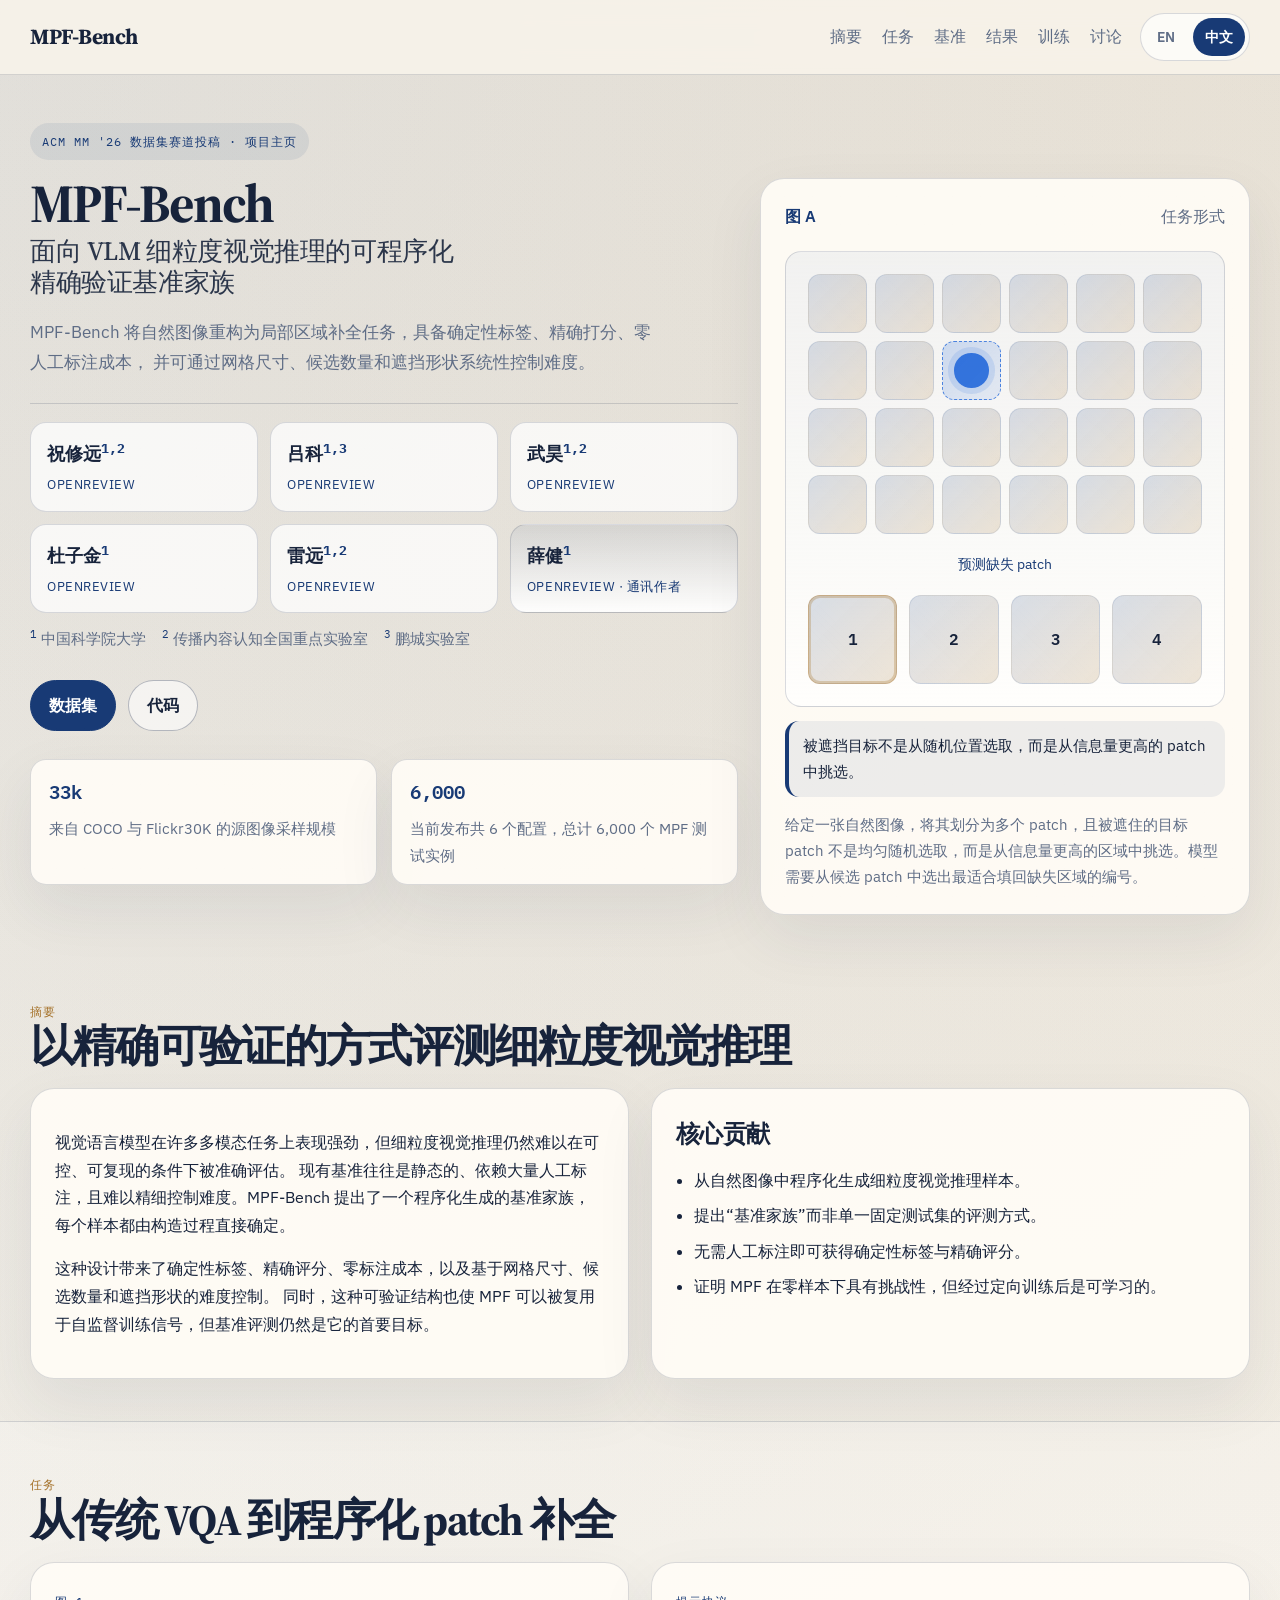
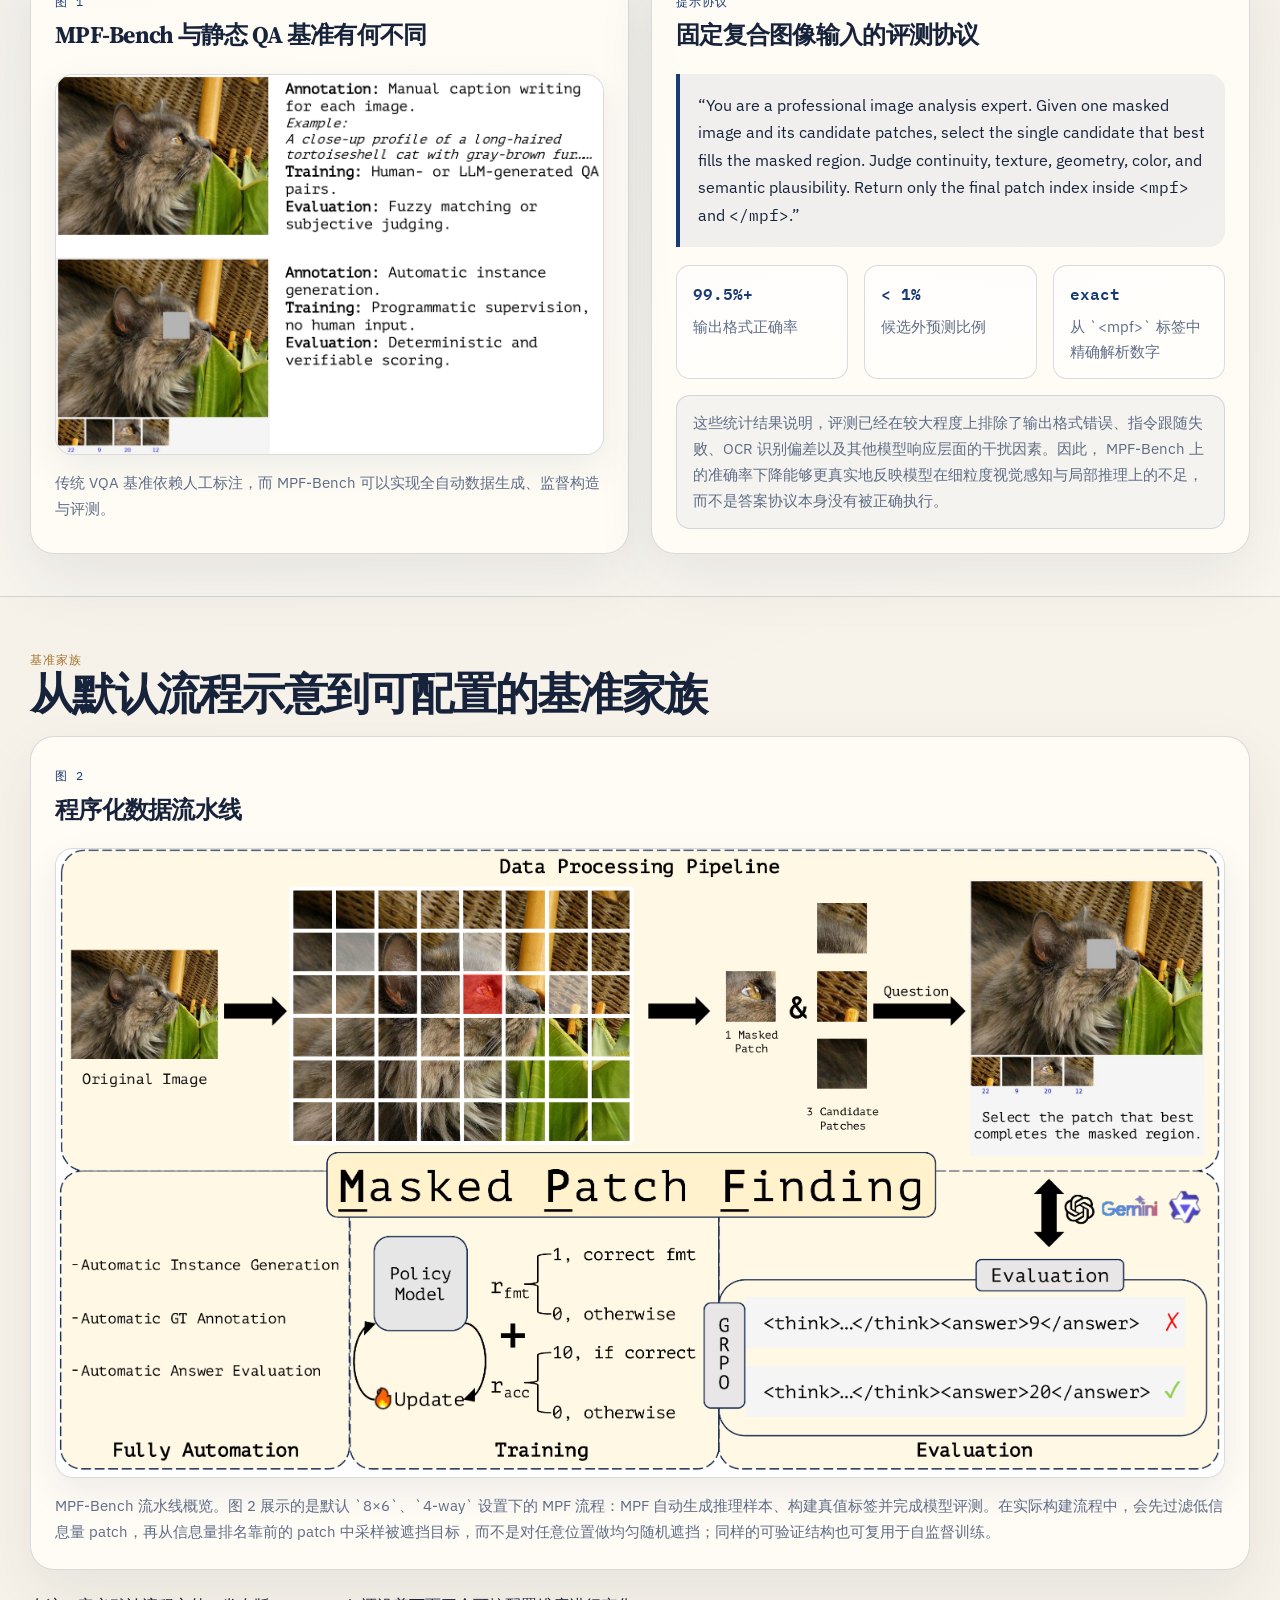
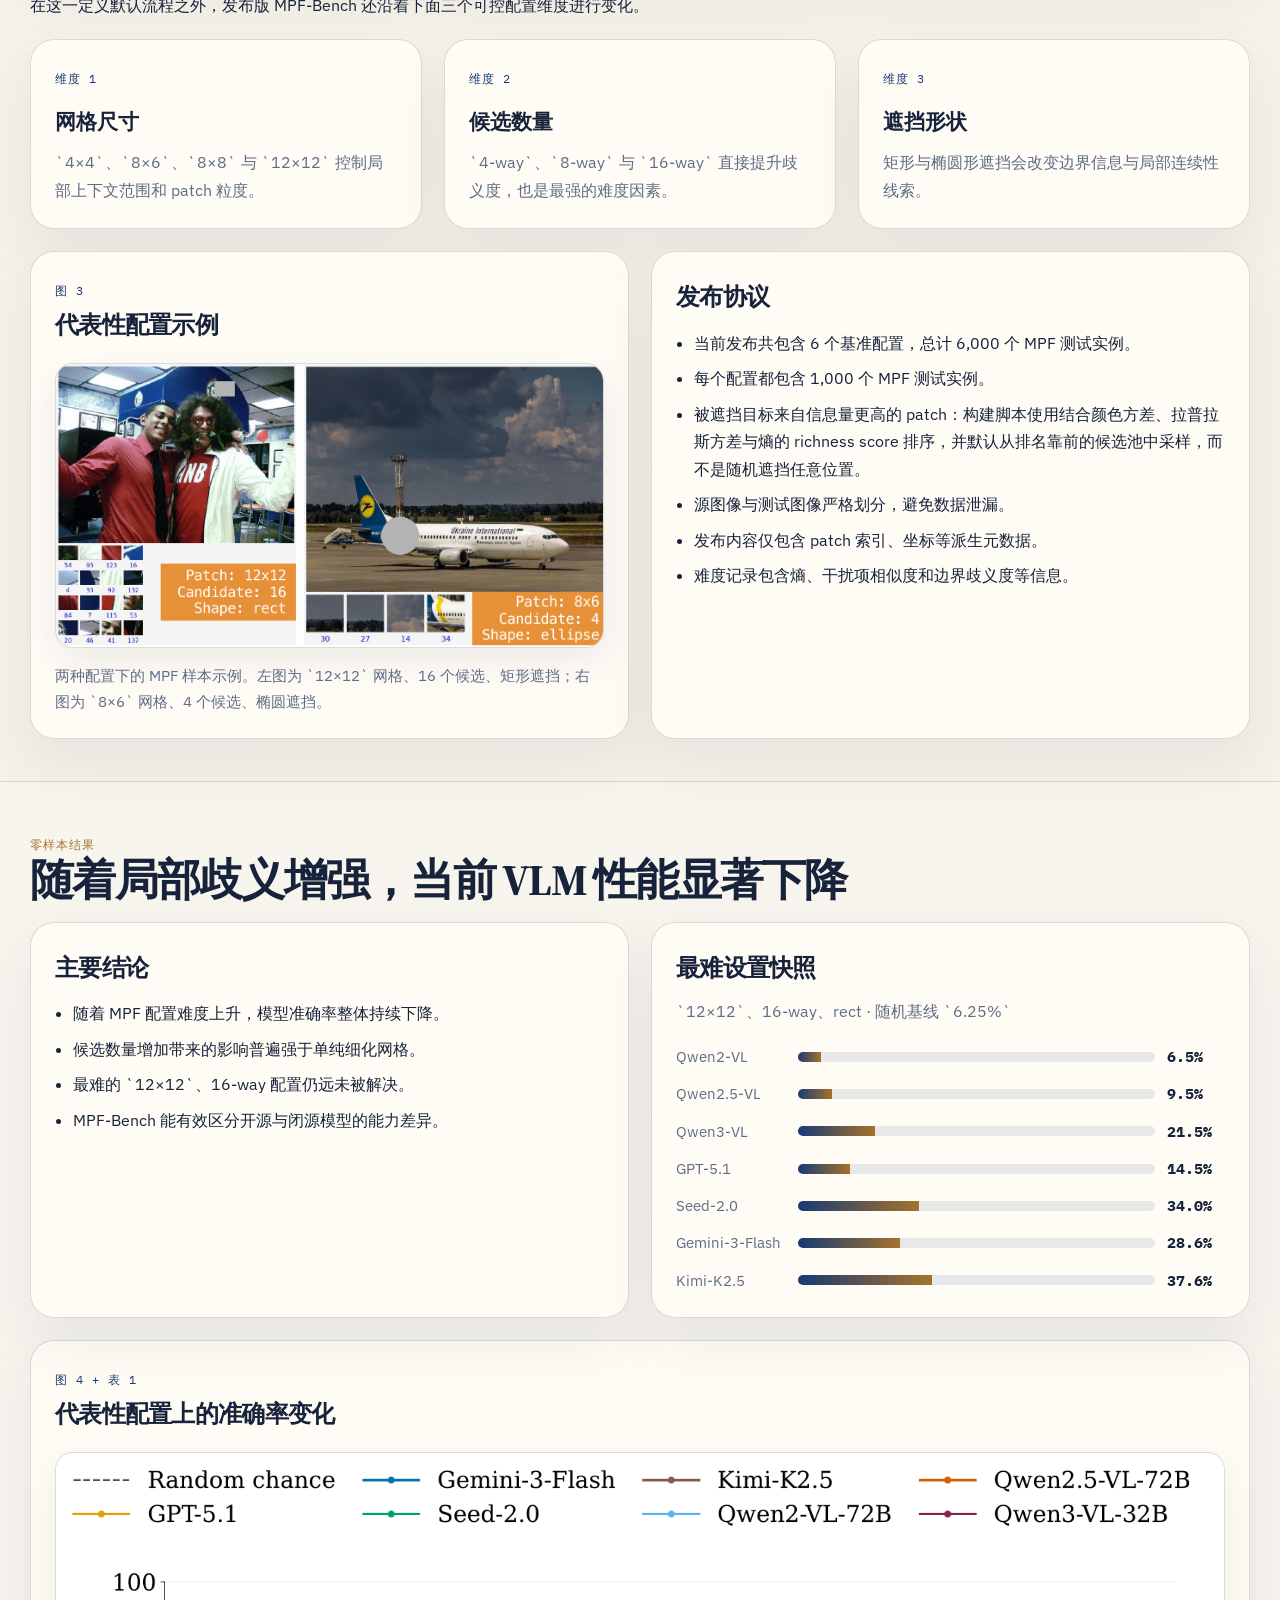
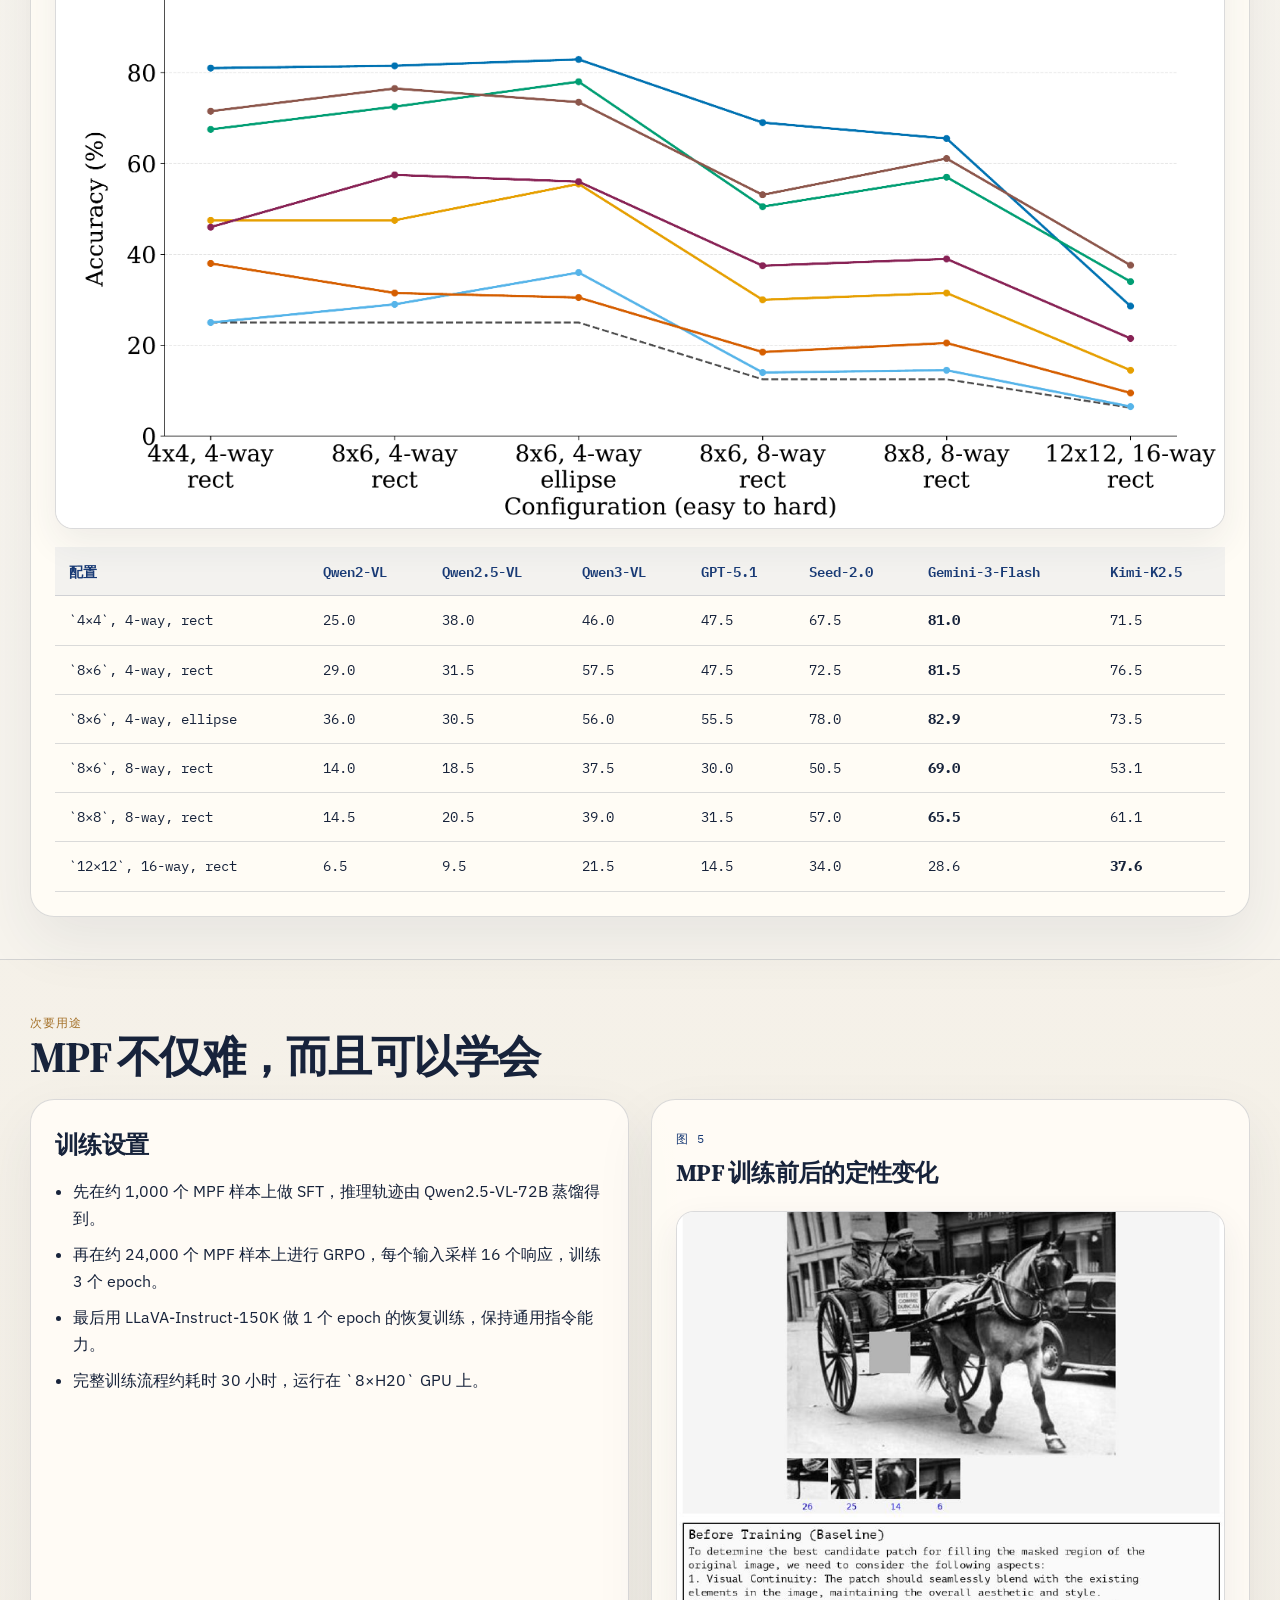
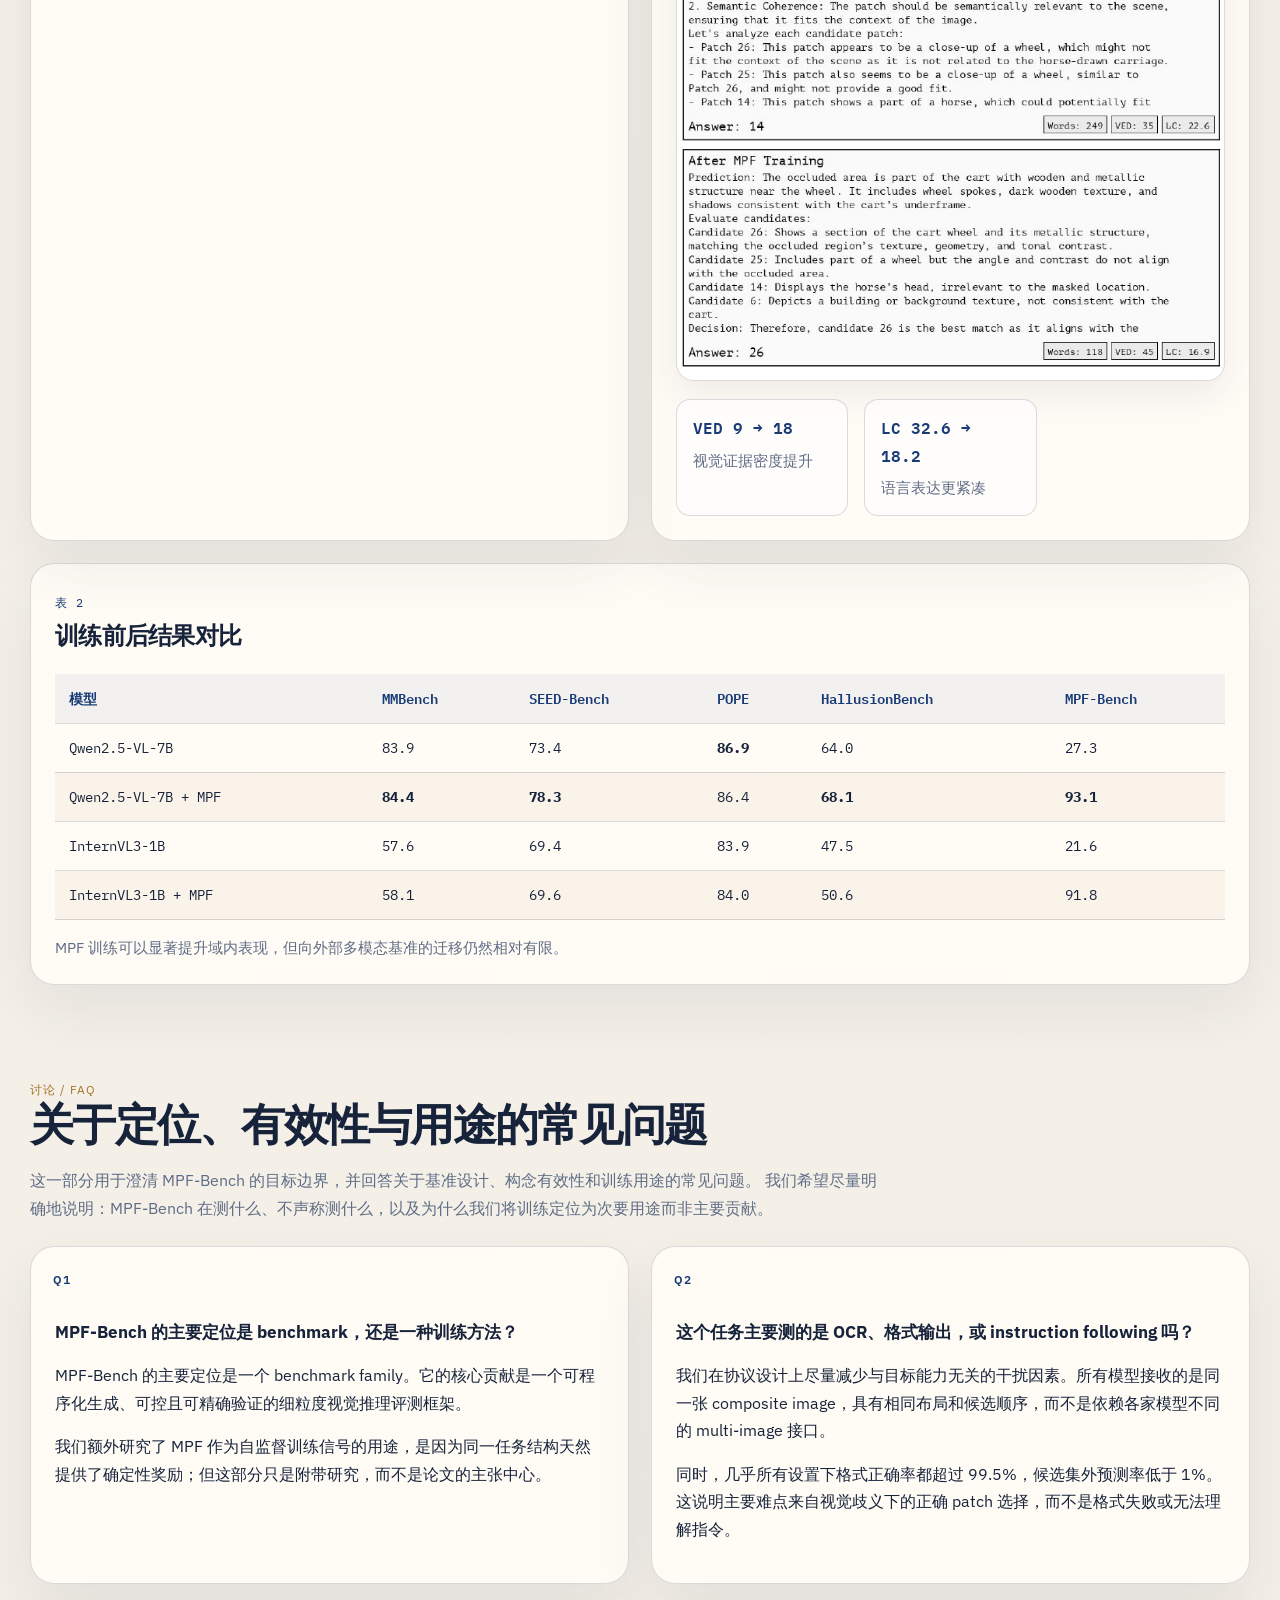
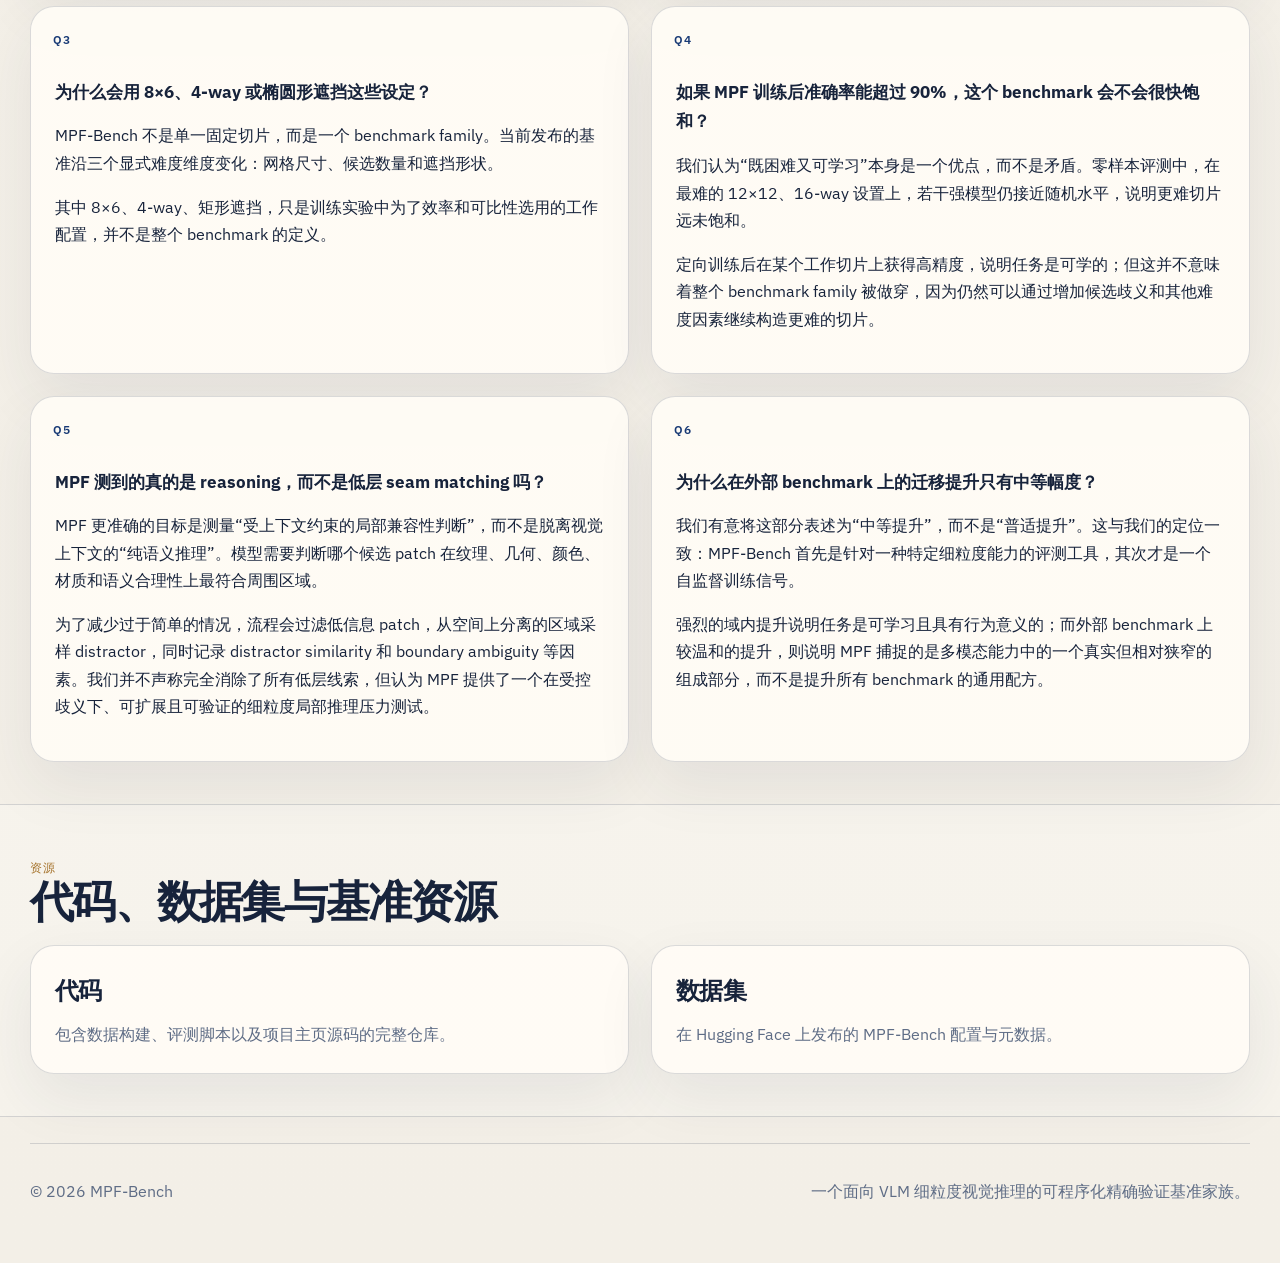
==== commit 8becc189: "Update affiliation name in index-zh.html" ====
--- a/index-zh.html
+++ b/index-zh.html
@@ -81,7 +81,7 @@
               </div>
               <div class="affiliations-list" aria-label="Affiliations">
                 <p class="affiliation-item"><sup>1</sup> 中国科学院大学</p>
-                <p class="affiliation-item"><sup>2</sup> 传播内容认知国家重点实验室</p>
+                <p class="affiliation-item"><sup>2</sup> 传播内容认知全国重点实验室</p>
                 <p class="affiliation-item"><sup>3</sup> 鹏城实验室</p>
               </div>
             </div>
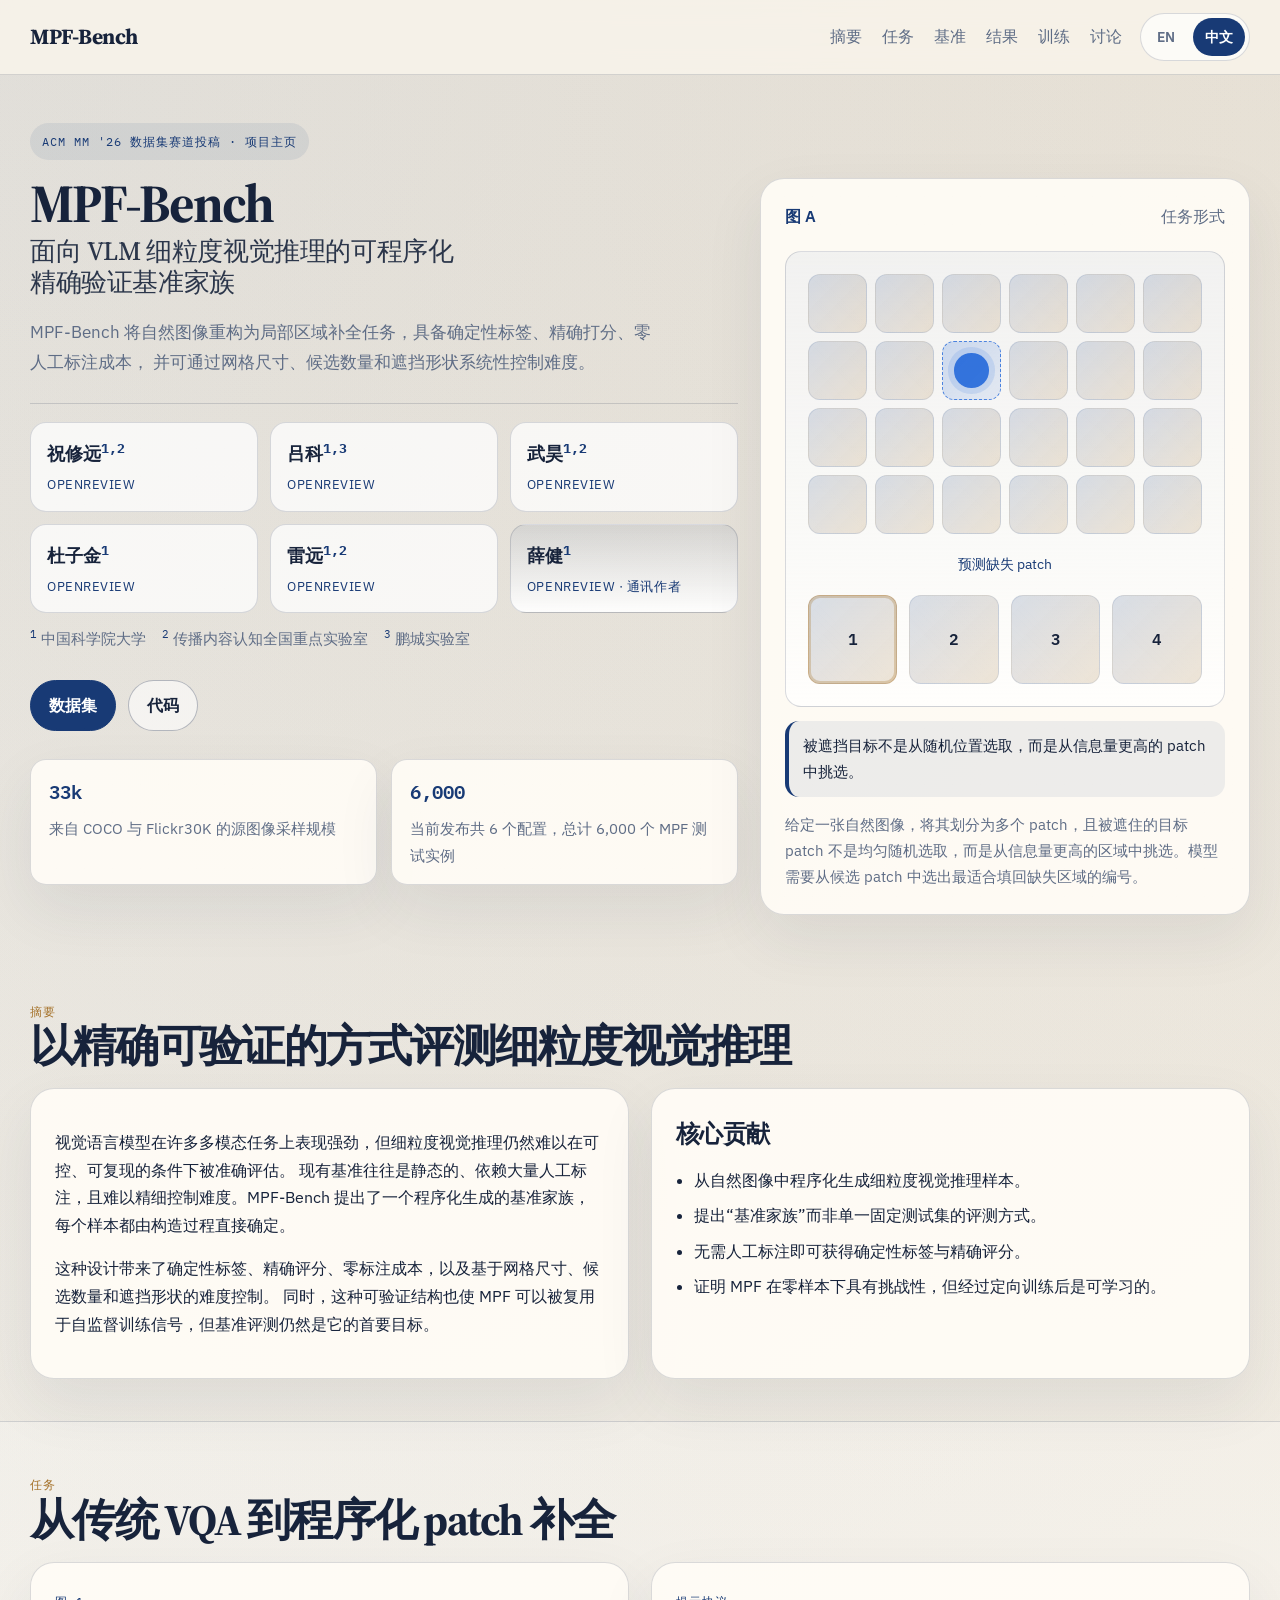
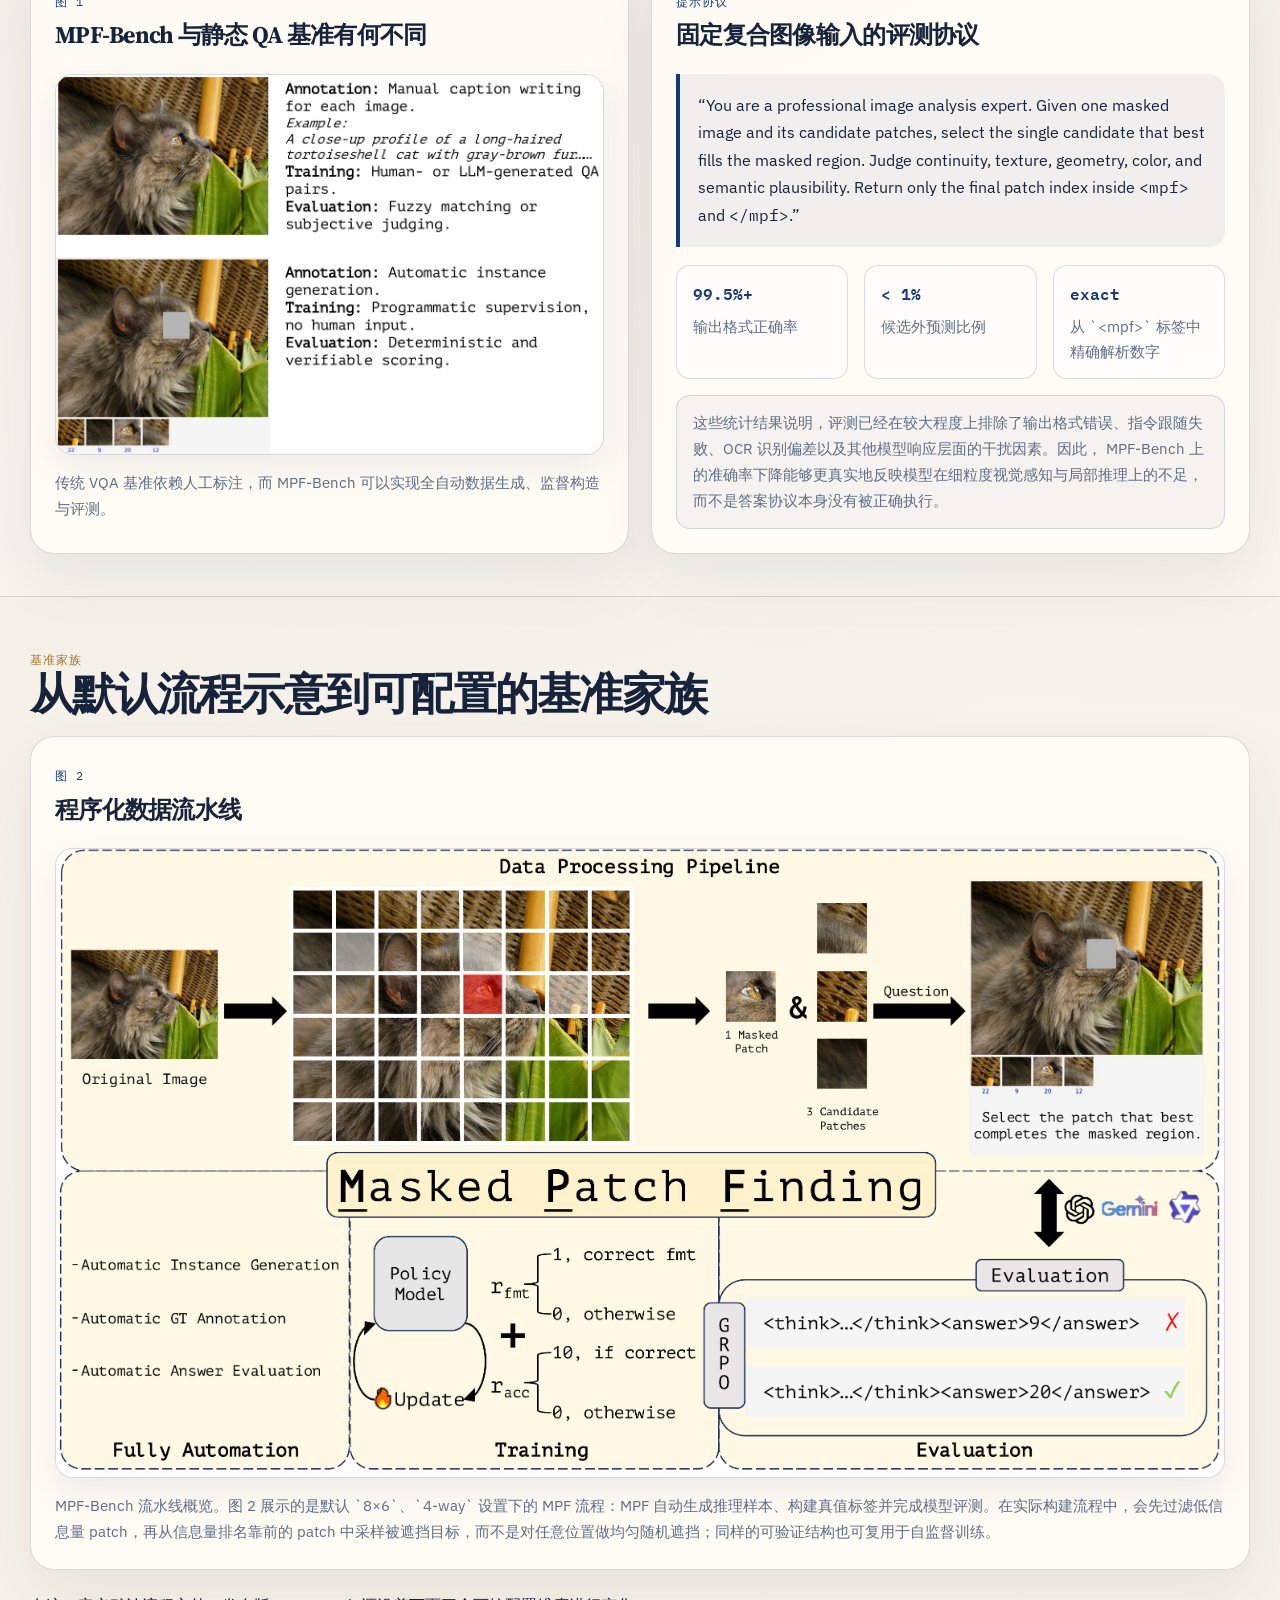
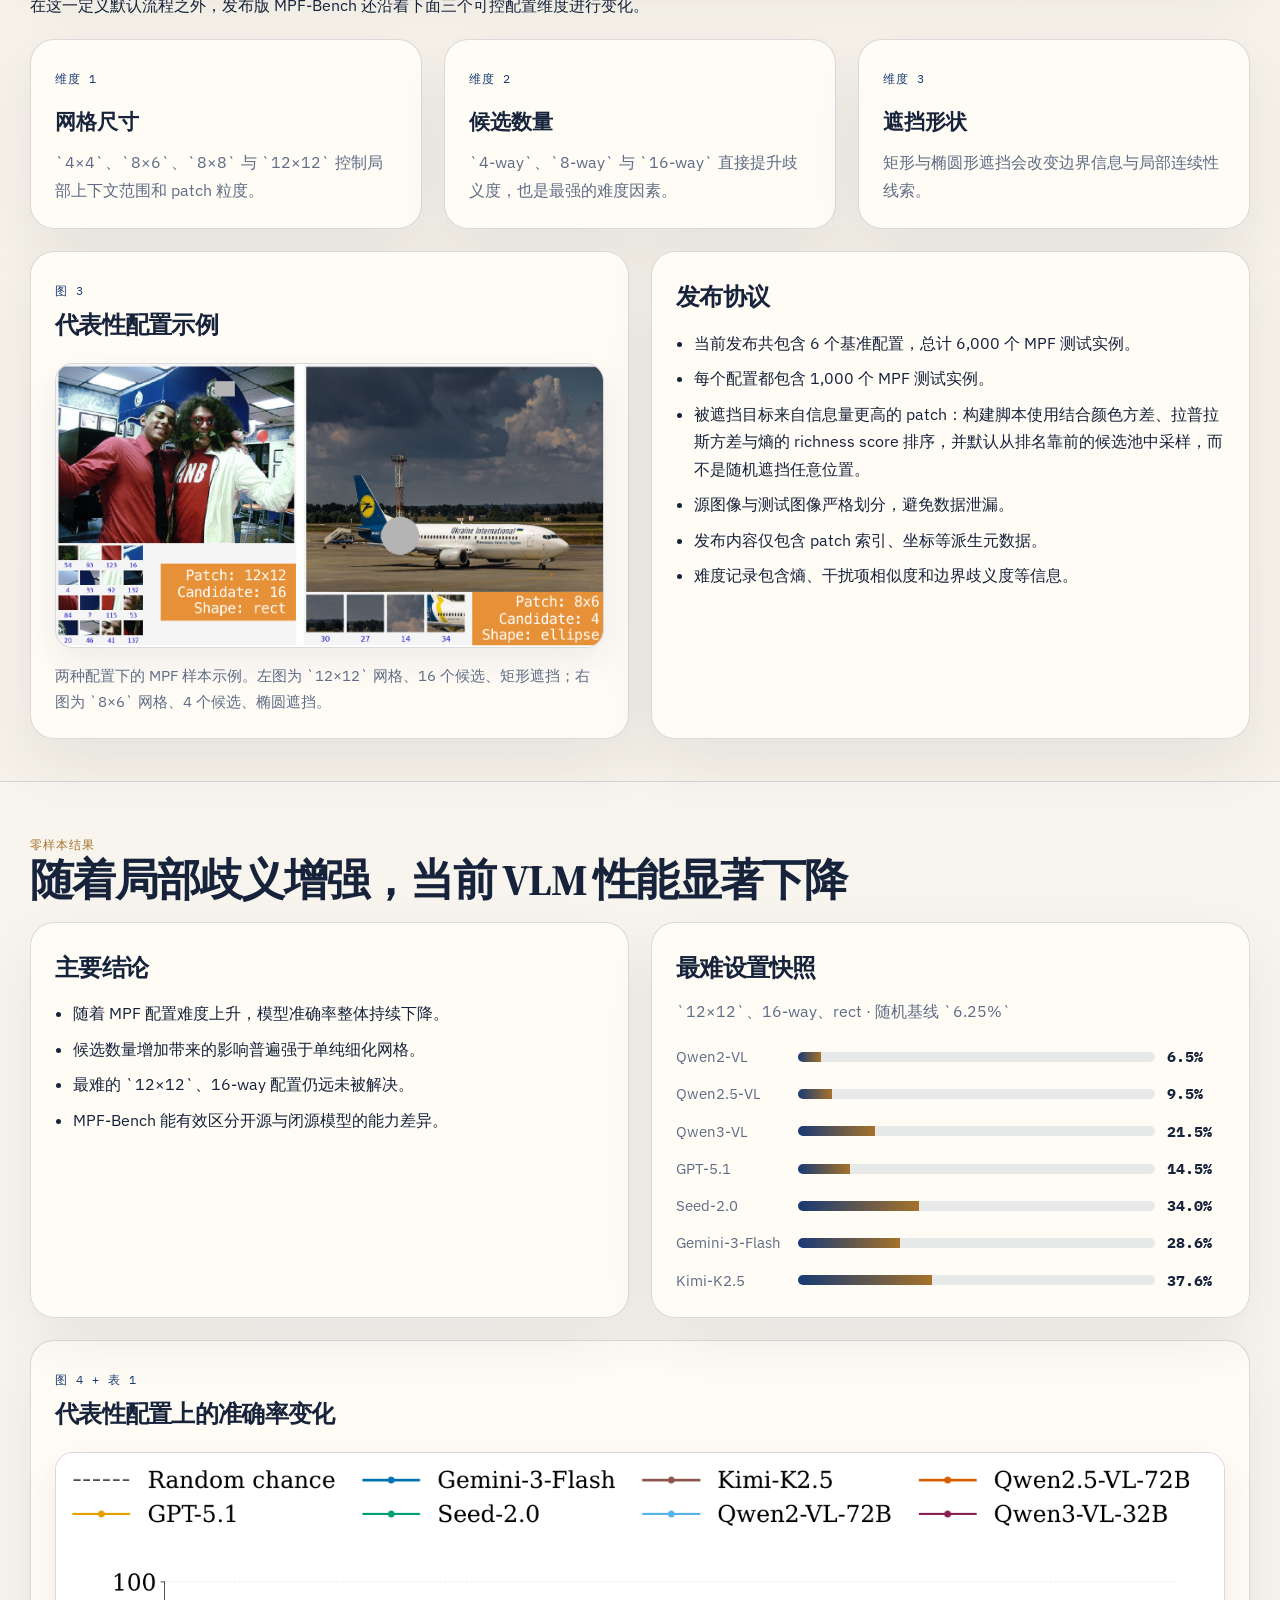
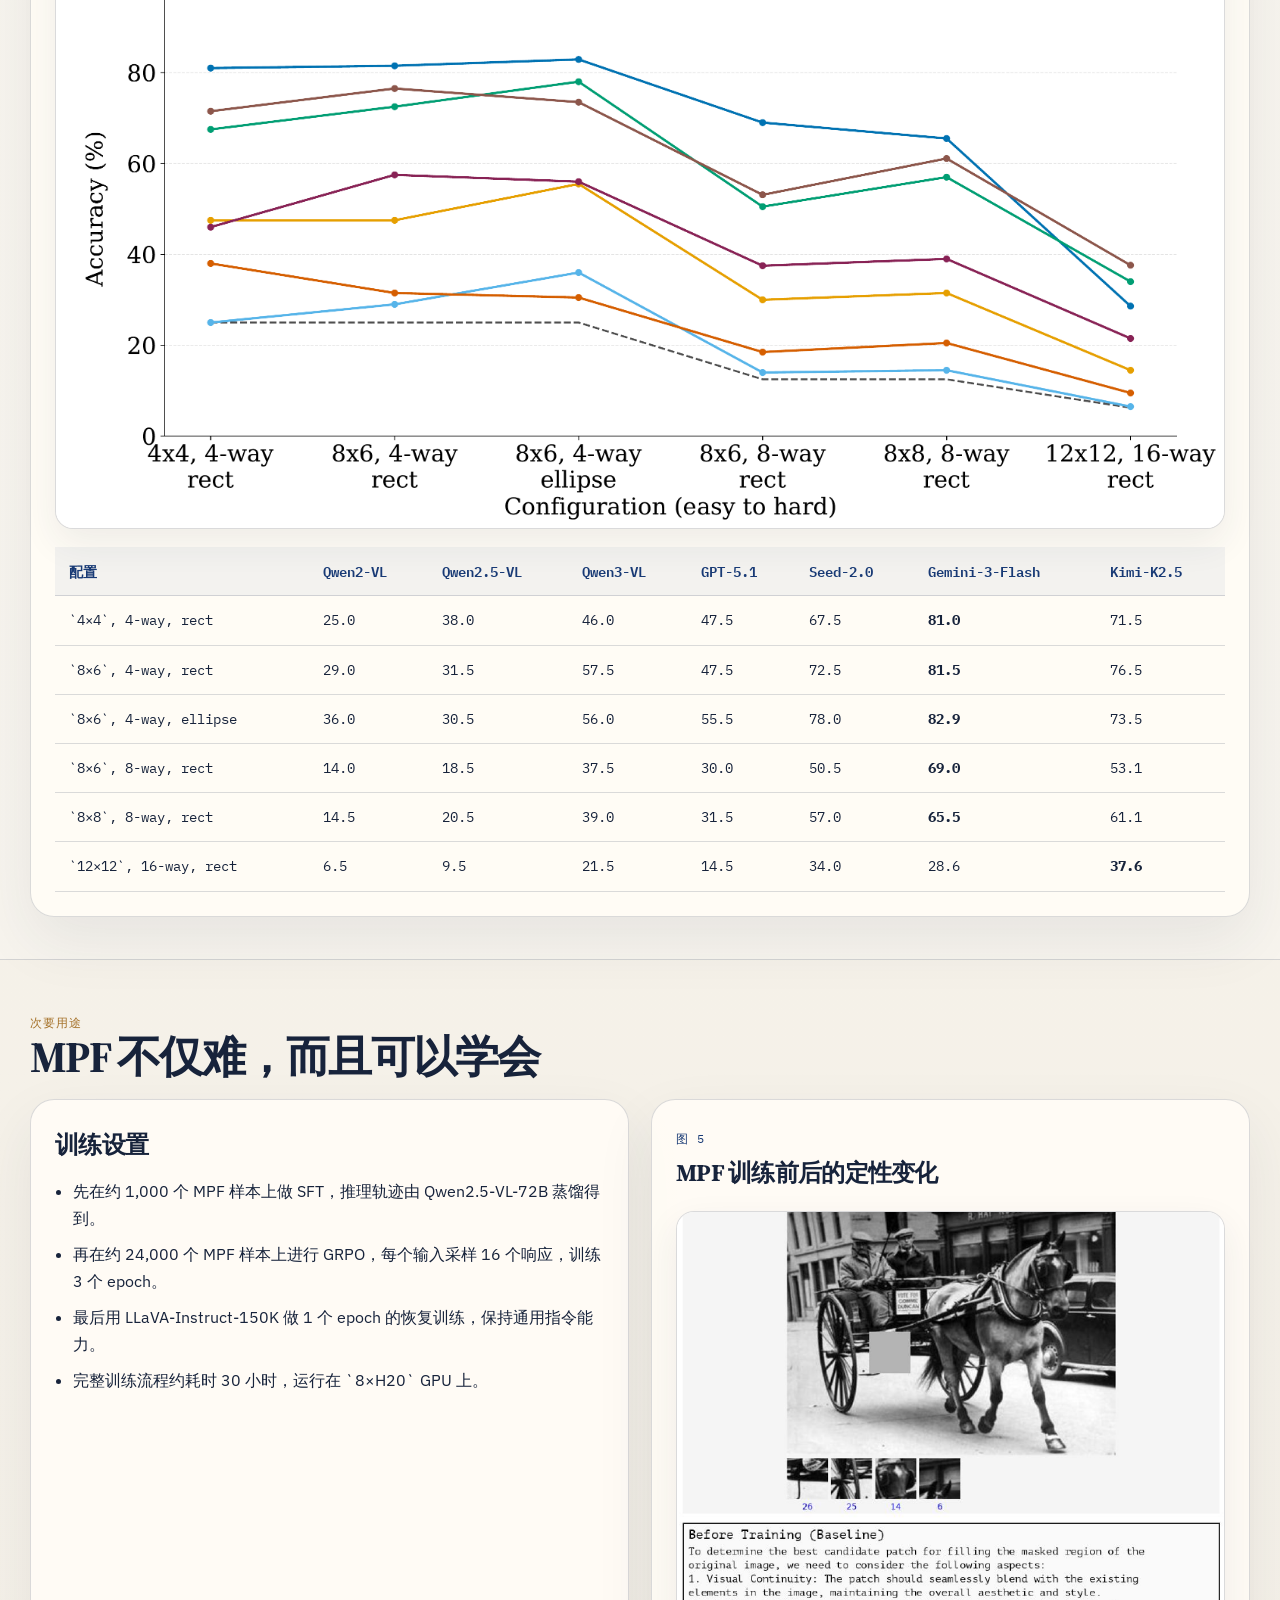
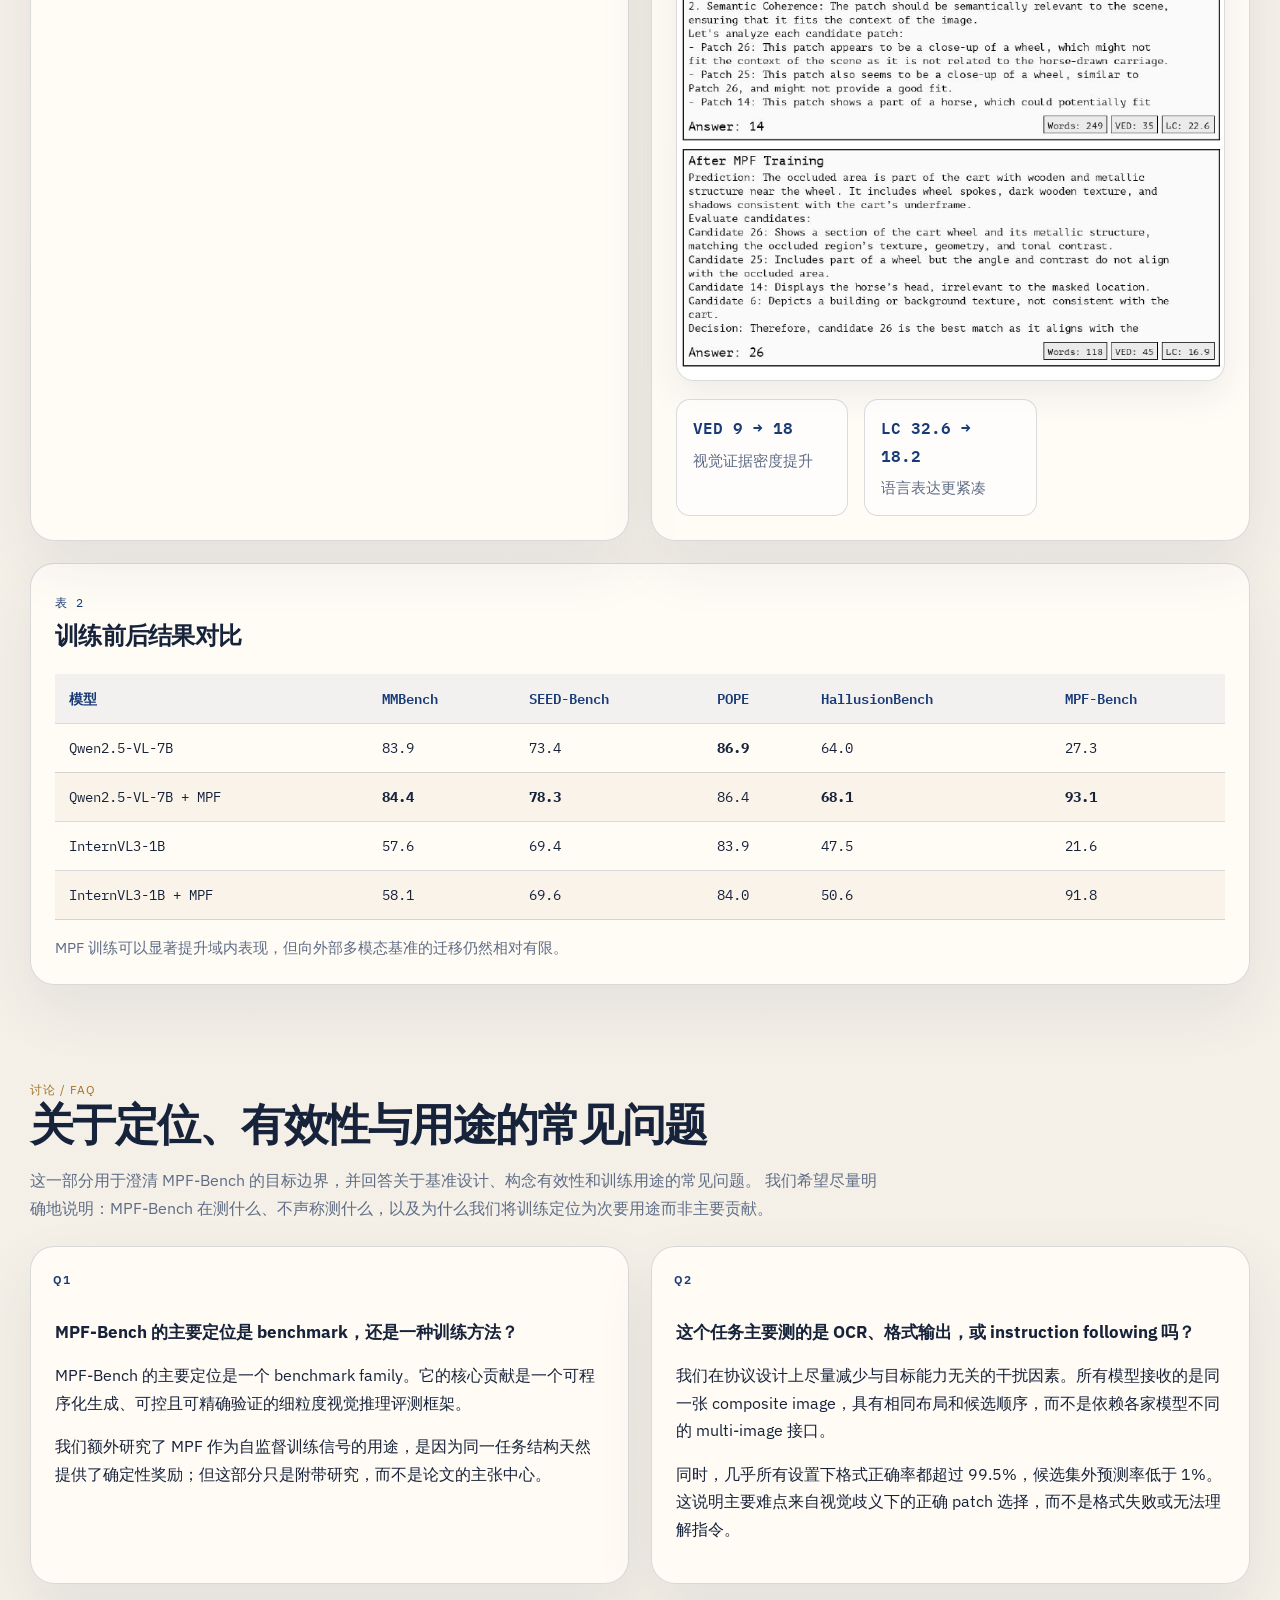
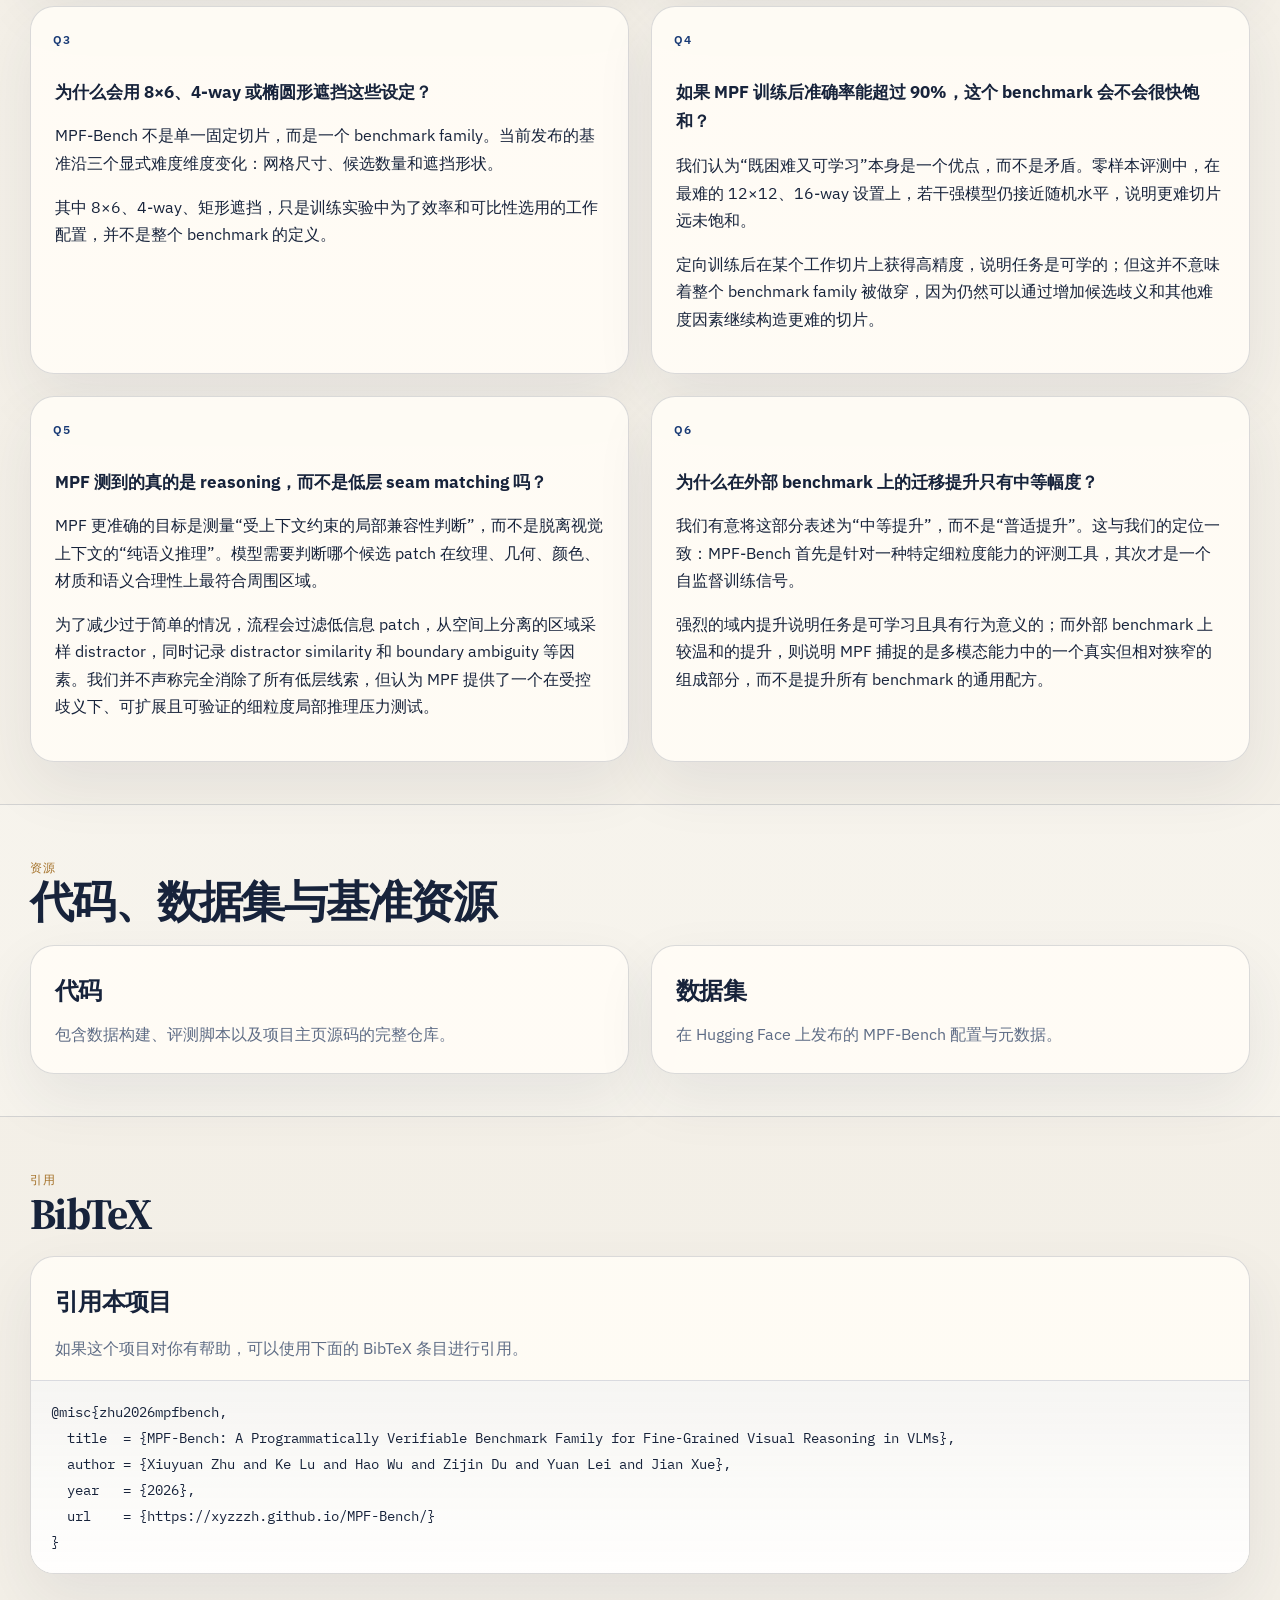
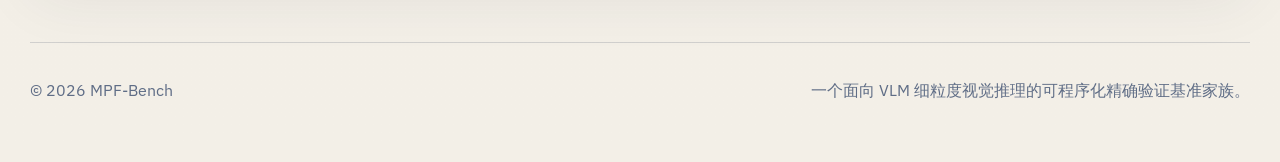
==== commit 57a5b66b: "add citation" ====
--- a/index-zh.html
+++ b/index-zh.html
@@ -664,6 +664,29 @@
         </div>
       </div>
     </section>
+
+    <section id="citation" class="section">
+      <div class="container">
+        <div class="section-head">
+          <p class="section-kicker">引用</p>
+          <h2>BibTeX</h2>
+        </div>
+        <article class="paper-card citation-card">
+          <div class="citation-copy">
+            <h3 class="card-title">引用本项目</h3>
+            <p>如果这个项目对你有帮助，可以使用下面的 BibTeX 条目进行引用。</p>
+          </div>
+          <div class="bibtex-block">
+            <pre><code>@misc{zhu2026mpfbench,
+  title  = {MPF-Bench: A Programmatically Verifiable Benchmark Family for Fine-Grained Visual Reasoning in VLMs},
+  author = {Xiuyuan Zhu and Ke Lu and Hao Wu and Zijin Du and Yuan Lei and Jian Xue},
+  year   = {2026},
+  url    = {https://xyzzzh.github.io/MPF-Bench/}
+}</code></pre>
+          </div>
+        </article>
+      </div>
+    </section>
   </main>
 
   <footer class="site-footer">
--- a/assets/css/style.css
+++ b/assets/css/style.css
@@ -919,6 +919,35 @@
   margin-bottom: 10px;
 }
 
+.citation-card {
+  padding: 0;
+  overflow: hidden;
+}
+
+.citation-copy {
+  padding: 24px 24px 0;
+}
+
+.citation-copy p {
+  margin: 12px 0 0;
+  color: var(--muted);
+}
+
+.bibtex-block {
+  margin-top: 18px;
+  padding: 18px 20px;
+  border-top: 1px solid var(--line);
+  background:
+    linear-gradient(180deg, rgba(24, 58, 117, 0.04), rgba(255, 255, 255, 0.72)),
+    var(--paper-strong);
+}
+
+.bibtex-block pre {
+  padding-top: 0;
+  font-size: 0.9rem;
+  line-height: 1.8;
+}
+
 .site-footer {
   padding: 26px 0 42px;
   color: var(--muted);
